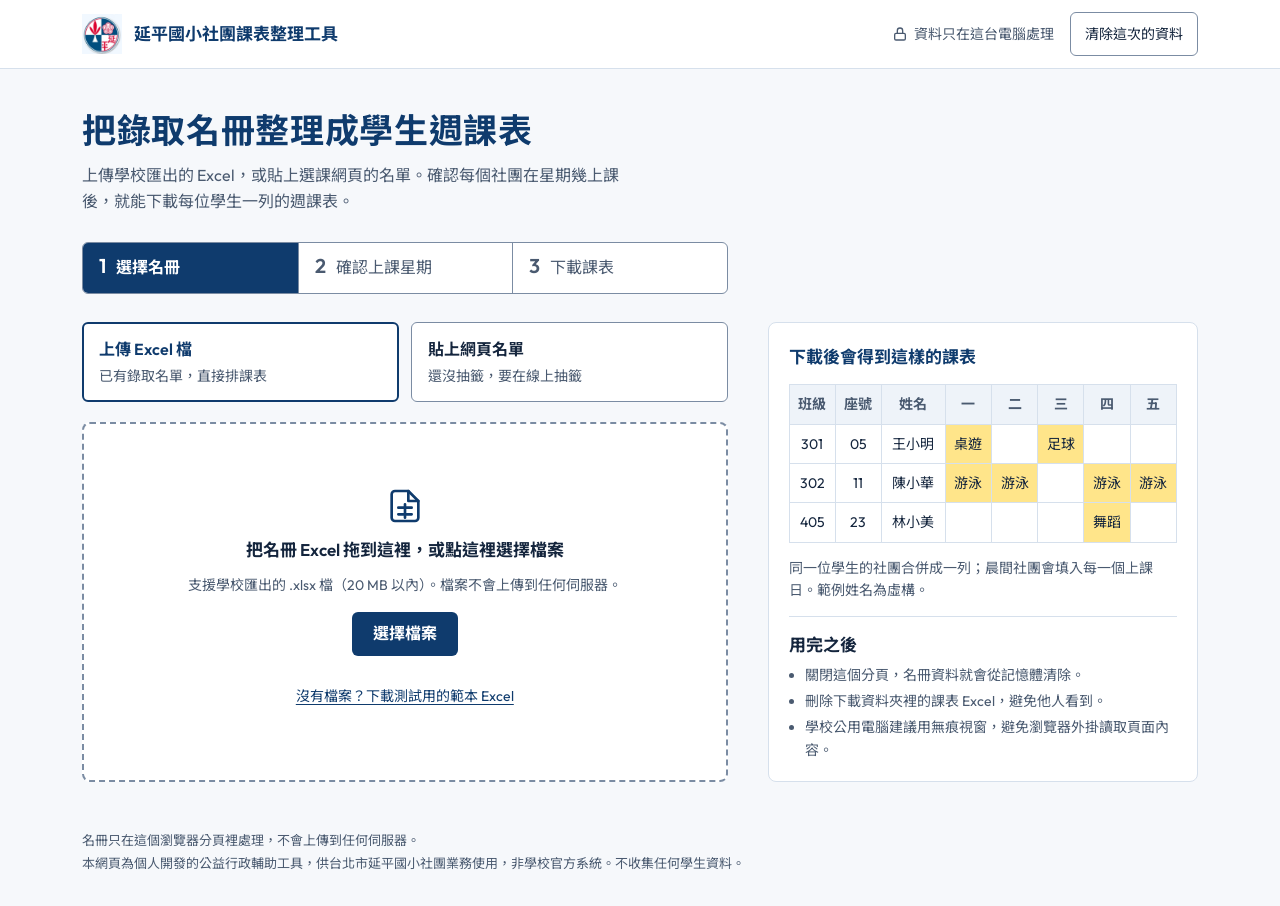
==== docs/index.html @ 4a804719 "fix: harden security, speed up first load, and fix paste guessing (v3.14) Security - Remove 'unsafe-" ====
<!DOCTYPE html>
<html lang="zh-TW">
<head>
    <meta charset="UTF-8">
    <meta name="viewport" content="width=device-width, initial-scale=1.0">
    <title>延平國小社團課表整理工具 - 網頁版</title>

    <!-- SEO 基礎 -->
    <meta name="description" content="延平國小社團課表整理工具 - 免安裝純前端網頁版，一鍵將錄取名冊轉換為個人週課表，支援線上隨機抽籤。100% 本機處理，保障學生個資安全。">
    <meta name="keywords" content="延平國小,社團課表,Excel轉換,抽籤工具,行政工具,課表整理">
    <meta name="author" content="延平國小社團課務行政">
    <link rel="canonical" href="https://rich0512.github.io/excel-web-tool/">

    <!-- Open Graph (Facebook / LINE 分享卡片) -->
    <meta property="og:type" content="website">
    <meta property="og:title" content="延平國小社團課表整理工具 - 網頁版">
    <meta property="og:description" content="免安裝、純前端。一鍵上傳錄取名冊 Excel 或貼上選課名單，自動整理個人週課表並支援隨機抽籤。100% 本機處理，保障學生個資安全。">
    <meta property="og:url" content="https://rich0512.github.io/excel-web-tool/">
    <meta property="og:image" content="https://rich0512.github.io/excel-web-tool/images/og-image.jpg">
    <meta property="og:image:width" content="1456">
    <meta property="og:image:height" content="816">
    <meta property="og:locale" content="zh_TW">
    <meta property="og:site_name" content="延平國小社團課表整理工具">

    <!-- Twitter Card -->
    <meta name="twitter:card" content="summary_large_image">
    <meta name="twitter:title" content="延平國小社團課表整理工具">
    <meta name="twitter:description" content="免安裝、100% 本機處理。上傳 Excel 或貼上名單，一鍵產出個人週課表。">
    <meta name="twitter:image" content="https://rich0512.github.io/excel-web-tool/images/og-image.jpg">

    <!-- 安全性：Content Security Policy
         - 全站無 inline script / style / 事件屬性，因此不需要 'unsafe-inline'
         - 不開放 'unsafe-eval'：ExcelJS 由 utils.js 的 loadExcelJS() 載入，載入前先宣告 regeneratorRuntime，
           它就不會退回 Function()（見該函式的註解）
         - GitHub Pages 無法設定 HTTP header，frame-ancestors 等指令只能靠 header，這裡無法使用 -->
    <meta http-equiv="Content-Security-Policy" content="default-src 'self'; script-src 'self'; style-src 'self'; img-src 'self' data: blob:; font-src 'self'; connect-src 'self'; worker-src 'self'; object-src 'none'; base-uri 'self'; form-action 'none'">

    <!-- 設置網站圖示，防止瀏覽器請求根目錄 favicon 產生 404 錯誤 -->
    <link rel="icon" href="images/logo.png" type="image/png">

    <!-- PWA 設定 -->
    <link rel="manifest" href="manifest.json">
    <meta name="theme-color" content="#0f3b6d">
    <meta name="mobile-web-app-capable" content="yes">
    <meta name="apple-mobile-web-app-status-bar-style" content="default">
    <meta name="apple-mobile-web-app-title" content="社團課表工具">
    <link rel="apple-touch-icon" href="images/logo-192.png">

    <!-- 預載入首頁核心字型 (提升首屏載入速度與渲染效能) -->
    <!-- 只預載介面用字（ui）；其餘常用字（ext）在畫面出現學生姓名等字時才由 unicode-range 觸發下載 -->
    <link rel="preload" href="fonts/NotoSansTC-Regular-ui.woff2" as="font" type="font/woff2" crossorigin>
    <link rel="preload" href="fonts/Outfit-SemiBold.woff2" as="font" type="font/woff2" crossorigin>

    <!-- 引入本地化字型 (已從 Google Fonts 下載至本機，不連接外部 CDN，保障隱私與離線使用) -->
    <link rel="stylesheet" href="fonts/fonts.css?v=3.14">
    <!-- ExcelJS（已本地化，約 0.9 MB）不在這裡載入：由 utils.js 的 loadExcelJS() 在頁面閒置或需要時才載入，
         避免它排在所有程式前面，讓按鈕要等它下載完才有反應 -->
    <!-- 引入外部樣式表 (使用版本參數防止瀏覽器快取舊樣式) -->
    <link rel="stylesheet" href="css/style.css?v=3.14">
</head>
<body>

    <!-- 頁首：校名與個資狀態 -->
    <header class="site-header" role="banner">
        <div class="site-header-inner">
            <div class="brand">
                <img src="images/logo.png" class="brand-logo" alt="延平國小校徽" width="40" height="40">
                <span class="brand-name">延平國小社團課表整理工具</span>
            </div>
            <div class="privacy-status">
                <span class="privacy-note">
                    <svg class="icon" viewBox="0 0 24 24" width="16" height="16" fill="none" stroke="currentColor" stroke-width="2" stroke-linecap="round" stroke-linejoin="round" aria-hidden="true"><rect x="4" y="11" width="16" height="10" rx="2"/><path d="M8 11V7a4 4 0 0 1 8 0v4"/></svg>
                    資料只在這台電腦處理
                </span>
                <button type="button" class="btn btn-outline btn-small" id="btn-hard-reset">清除這次的資料</button>
            </div>
        </div>
    </header>

    <main class="page" role="main">

        <div class="intro">
            <h1 class="page-title">把錄取名冊整理成學生週課表</h1>
            <p class="page-lead">上傳學校匯出的 Excel，或貼上選課網頁的名單。確認每個社團在星期幾上課後，就能下載每位學生一列的週課表。</p>
        </div>

        <ol class="stepper" aria-label="操作步驟">
            <li class="stepper-item" data-step="step-upload" aria-current="step"><span class="stepper-num">1</span>選擇名冊</li>
            <li class="stepper-item" data-step="step-mapping"><span class="stepper-num">2</span>確認上課星期</li>
            <li class="stepper-item" data-step="step-success"><span class="stepper-num">3</span>下載課表</li>
        </ol>

        <!-- 步驟一：資料輸入 -->
        <div class="step-panel active" id="step-upload">
            <div class="upload-layout">
                <div class="upload-main">
                    <div class="tab-container" role="tablist" aria-label="名冊來源">
                        <button type="button" class="tab-btn active" id="tab-btn-file" role="tab" aria-selected="true" aria-controls="tab-file-content">
                            <span class="tab-title">上傳 Excel 檔</span>
                            <span class="tab-desc">已有錄取名單，直接排課表</span>
                        </button>
                        <button type="button" class="tab-btn" id="tab-btn-paste" role="tab" aria-selected="false" aria-controls="tab-paste-content">
                            <span class="tab-title">貼上網頁名單 <span class="tab-count" id="paste-club-count" hidden></span></span>
                            <span class="tab-desc">還沒抽籤，要在線上抽籤</span>
                        </button>
                    </div>

                    <!-- 檔案上傳區 -->
                    <div id="tab-file-content" class="tab-content active" role="tabpanel" aria-labelledby="tab-btn-file">
                        <div class="upload-zone" id="drop-zone">
                            <svg class="upload-icon" viewBox="0 0 24 24" width="40" height="40" fill="none" stroke="currentColor" stroke-width="1.6" stroke-linecap="round" stroke-linejoin="round" aria-hidden="true"><path d="M14 3H6a2 2 0 0 0-2 2v14a2 2 0 0 0 2 2h12a2 2 0 0 0 2-2V9z"/><path d="M14 3v6h6"/><path d="M8 13h8M8 17h8M12 11v8"/></svg>
                            <div class="upload-text">把名冊 Excel 拖到這裡，或點這裡選擇檔案</div>
                            <div class="upload-hint">支援學校匯出的 .xlsx 檔（20 MB 以內）。檔案不會上傳到任何伺服器。</div>
                            <button type="button" class="btn btn-primary upload-btn" id="btn-pick-file">選擇檔案</button>
                            <p class="upload-status" id="upload-status" role="status"></p>
                            <input type="file" id="file-input" accept=".xlsx, .xls" aria-label="選擇錄取名冊 Excel 檔案">
                            <p class="template-link">
                                <a href="templates/115學期名冊_範本.xlsx" download>沒有檔案？下載測試用的範本 Excel</a>
                            </p>
                        </div>
                    </div>

                    <!-- 文字貼上區 -->
                    <div id="tab-paste-content" class="tab-content" role="tabpanel" aria-labelledby="tab-btn-paste">
                        <p class="tab-intro">每貼上一個社團的名單，就按一次「加入這個社團」。所有社團都加入後，再到下方一起抽籤並下載課表，這樣才能檢查跨社團的衝堂。</p>

                        <div class="paste-zone">
                            <div class="form-grid">
                                <div class="field field-wide">
                                    <label class="field-label" for="paste-club-name">社團名稱</label>
                                    <input type="text" id="paste-club-name" class="club-input" placeholder="例如：舞蹈社">
                                </div>
                                <div class="field">
                                    <label class="field-label" for="paste-day-select">上課星期</label>
                                    <select id="paste-day-select" class="config-select">
                                        <option value="週一">週一</option>
                                        <option value="週二">週二</option>
                                        <option value="週三">週三</option>
                                        <option value="週四">週四</option>
                                        <option value="週五">週五</option>
                                        <option value="週六">週六</option>
                                        <option value="週日">週日</option>
                                    </select>
                                </div>
                                <div class="field">
                                    <label class="field-label" for="paste-quota">正取人數</label>
                                    <input type="number" id="paste-quota" class="club-input" value="12" min="1" max="500" step="1" inputmode="numeric">
                                </div>
                                <div class="field field-wide">
                                    <span class="field-label" id="paste-grade-label">招收年級</span>
                                    <div class="grade-range">
                                        <select id="paste-grade-start" class="config-select" aria-label="起始年級">
                                            <option value="1" selected>1 年級</option>
                                            <option value="2">2 年級</option>
                                            <option value="3">3 年級</option>
                                            <option value="4">4 年級</option>
                                            <option value="5">5 年級</option>
                                            <option value="6">6 年級</option>
                                            <option value="新生">新生</option>
                                        </select>
                                        <span class="grade-range-sep" aria-hidden="true">至</span>
                                        <select id="paste-grade-end" class="config-select" aria-label="結束年級">
                                            <option value="1">1 年級</option>
                                            <option value="2" selected>2 年級</option>
                                            <option value="3">3 年級</option>
                                            <option value="4">4 年級</option>
                                            <option value="5">5 年級</option>
                                            <option value="6">6 年級</option>
                                            <option value="新生">新生</option>
                                        </select>
                                    </div>
                                </div>
                                <div class="field field-wide">
                                    <label class="field-label" for="paste-priority">抽籤優先順序</label>
                                    <select id="paste-priority" class="config-select">
                                        <option value="desc" selected>高年級優先</option>
                                        <option value="asc">低年級優先</option>
                                    </select>
                                    <p class="field-tip">沒有班級座號的新生一律排在最後。</p>
                                </div>
                                <div class="field field-full">
                                    <label class="field-label" for="paste-text-area">名單內容</label>
                                    <p class="field-tip">在選課網頁上選取整份名冊（包含欄位標題）後複製貼上。只要有班級、座號、姓名就能抽籤，不需要「抽籤順序」欄位。</p>
                                    <textarea id="paste-text-area" class="paste-textarea" placeholder="在這裡貼上（Ctrl + V），例如：&#10;班級  座號  姓名&#10;301   05    王小明&#10;302   11    陳小華"></textarea>
                                    <div id="paste-parse-preview" class="parse-preview" role="status"></div>
                                </div>
                            </div>

                            <button type="button" class="btn btn-secondary btn-block" id="btn-load-club">加入這個社團</button>
                        </div>

                        <!-- 已加入的社團列表 -->
                        <div id="loaded-clubs-section" class="loaded-clubs-section">
                            <div class="section-header">
                                <h2 class="section-title">已加入的社團</h2>
                                <button type="button" class="btn btn-outline btn-small" id="btn-clear-clubs">全部移除</button>
                            </div>
                            <div class="loaded-clubs-list" id="loaded-clubs-list">
                                <!-- 動態產生已加入社團 -->
                            </div>

                            <div class="form-grid paste-options">
                                <div class="field field-wide">
                                    <label class="field-label" for="paste-slot-mode-select">時段模式</label>
                                    <select id="paste-slot-mode-select" class="config-select">
                                        <option value="semester">一般學期（沒有 AB 時段）</option>
                                        <option value="vacation">寒暑假（有 AB 時段）</option>
                                    </select>
                                    <p class="field-tip">寒暑假模式會在課表的社團名稱後加上時段。</p>
                                </div>
                                <div class="field field-wide field-check">
                                    <label class="config-checkbox-container">
                                        <input type="checkbox" id="paste-include-freshmen" checked>
                                        <span class="checkbox-text">包含沒有班級座號的新生</span>
                                    </label>
                                </div>
                                <div class="field field-full">
                                    <label class="field-label" for="paste-excel-filename">下載的檔名（選填）</label>
                                    <input type="text" id="paste-excel-filename" class="club-input" placeholder="留空時使用「直接貼上名單彙整」">
                                </div>
                            </div>

                            <div class="warning-callout">
                                <svg class="icon" viewBox="0 0 24 24" width="20" height="20" fill="none" stroke="currentColor" stroke-width="2" stroke-linecap="round" stroke-linejoin="round" aria-hidden="true"><path d="M12 3l10 18H2z"/><path d="M12 10v5M12 18h.01"/></svg>
                                <div>按下載後，已加入的社團會一起抽籤並匯出，之後要重新貼上。請先確認<strong>所有要整理的社團都已加入</strong>，否則無法檢查跨社團的衝堂。</div>
                            </div>

                            <div id="paste-conflict-alert" class="warning-callout conflict-alert" role="alert"></div>

                            <button type="button" class="btn btn-primary btn-block btn-large" id="btn-process-paste">
                                抽籤並下載課表（共 <span id="total-pasted-students">0</span> 筆錄取資料）
                            </button>
                        </div>
                    </div>
                </div>

                <!-- 課表範例 (靜態示意，姓名為虛構) -->
                <aside class="sample-card" aria-labelledby="sample-title">
                    <h2 class="sample-title" id="sample-title">下載後會得到這樣的課表</h2>
                    <div class="sample-scroll">
                        <table class="sample-table">
                            <thead>
                                <tr><th scope="col">班級</th><th scope="col">座號</th><th scope="col">姓名</th><th scope="col">一</th><th scope="col">二</th><th scope="col">三</th><th scope="col">四</th><th scope="col">五</th></tr>
                            </thead>
                            <tbody>
                                <tr><td>301</td><td>05</td><td>王小明</td><td class="is-filled">桌遊</td><td></td><td class="is-filled">足球</td><td></td><td></td></tr>
                                <tr><td>302</td><td>11</td><td>陳小華</td><td class="is-filled">游泳</td><td class="is-filled">游泳</td><td></td><td class="is-filled">游泳</td><td class="is-filled">游泳</td></tr>
                                <tr><td>405</td><td>23</td><td>林小美</td><td></td><td></td><td></td><td class="is-filled">舞蹈</td><td></td></tr>
                            </tbody>
                        </table>
                    </div>
                    <p class="sample-note">同一位學生的社團合併成一列；晨間社團會填入每一個上課日。範例姓名為虛構。</p>

                    <div class="after-use">
                        <h3 class="after-use-title">用完之後</h3>
                        <ul class="after-use-list">
                            <li>關閉這個分頁，名冊資料就會從記憶體清除。</li>
                            <li>刪除下載資料夾裡的課表 Excel，避免他人看到。</li>
                            <li>學校公用電腦建議用無痕視窗，避免瀏覽器外掛讀取頁面內容。</li>
                        </ul>
                    </div>
                </aside>
            </div>
        </div>

        <!-- 步驟二：對照設定表 -->
        <div class="step-panel" id="step-mapping">
            <div class="mapping-container">
                <div class="mapping-header-row">
                    <div>
                        <h2 class="mapping-title">確認每個社團的上課星期</h2>
                        <p class="mapping-desc">社團名稱可以直接修改，修改後的名稱會出現在課表上。</p>
                    </div>
                    <div class="memory-hint">
                        <svg class="icon" viewBox="0 0 24 24" width="16" height="16" fill="none" stroke="currentColor" stroke-width="2.4" stroke-linecap="round" stroke-linejoin="round" aria-hidden="true"><path d="M5 12l5 5 9-10"/></svg>
                        已套用這台電腦上次的設定
                    </div>
                </div>

                <div class="config-section">
                    <div class="config-row">
                        <label class="field-label" for="mode-select">彙整模式</label>
                        <select id="mode-select" class="config-select">
                            <option value="single">單一清單（有「課程與學生清單」或「總表」工作表）</option>
                            <option value="multi">多工作表（沒有總表，每個社團一個工作表）</option>
                        </select>
                    </div>
                    <div class="config-row">
                        <label class="field-label" for="slot-mode-select">時段模式</label>
                        <select id="slot-mode-select" class="config-select">
                            <option value="semester">一般學期（沒有 AB 時段）</option>
                            <option value="vacation">寒暑假（有 AB 時段）</option>
                        </select>
                        <p class="field-tip">寒暑假模式會在課表的社團名稱後加上時段。</p>
                    </div>
                    <div class="config-row full-width">
                        <label class="config-checkbox-container">
                            <input type="checkbox" id="include-freshmen" checked>
                            <span class="checkbox-text">包含沒有班級座號的新生名單</span>
                        </label>
                    </div>
                </div>

                <div id="mapping-skip-alert" class="warning-callout skip-alert" role="status" hidden></div>

                <p class="mobile-table-hint">表格可以左右滑動，查看所有欄位。</p>
                <div class="table-responsive">
                    <table class="mapping-table">
                        <thead>
                            <tr>
                                <th class="col-slot" scope="col">時段</th>
                                <th class="col-name" scope="col">社團名稱（可修改）</th>
                                <th class="col-day" scope="col">上課星期</th>
                            </tr>
                        </thead>
                        <tbody id="mapping-table-body">
                            <!-- JS 動態產生對照行 -->
                        </tbody>
                    </table>
                </div>

                <div class="field filename-field">
                    <label class="field-label" for="excel-filename">下載的檔名（選填）</label>
                    <input type="text" id="excel-filename" class="club-input" placeholder="留空時使用原始檔名">
                </div>

                <div id="mapping-conflict-alert" class="warning-callout conflict-alert" role="alert"></div>

                <div class="btn-group">
                    <button type="button" class="btn btn-secondary" id="btn-back-to-upload">重新選擇檔案</button>
                    <button type="button" class="btn btn-primary btn-large" id="btn-process-mapping">開始轉換並下載課表</button>
                </div>
            </div>
        </div>

        <!-- 步驟三：轉檔成功 -->
        <div class="step-panel" id="step-success">
            <div class="success-panel">
                <svg class="success-icon" viewBox="0 0 48 48" width="56" height="56" fill="none" stroke="currentColor" stroke-width="3" stroke-linecap="round" stroke-linejoin="round" aria-hidden="true"><circle cx="24" cy="24" r="21"/><path d="M14 25l7 7 14-15"/></svg>
                <h2 class="success-title">課表已開始下載</h2>
                <p class="success-desc">
                    如果沒有看到下載，請檢查瀏覽器的下載提示或下載資料夾。<br>
                    用完請刪除下載資料夾裡的課表 Excel。
                </p>
                <button type="button" class="btn btn-primary" id="btn-restart">整理另一份名冊</button>
            </div>
        </div>

    </main>

    <!-- 頁尾宣告 -->
    <footer class="site-footer" role="contentinfo">
        <p>名冊只在這個瀏覽器分頁裡處理，不會上傳到任何伺服器。</p>
        <p class="footer-disclaimer">本網頁為個人開發的公益行政輔助工具，供台北市延平國小社團業務使用，非學校官方系統。不收集任何學生資料。</p>
    </footer>

    <!-- 引入外部邏輯程式碼 (使用版本參數防止瀏覽器快取舊程式碼；依相依順序載入) -->
    <script src="js/utils.js?v=3.14" defer></script>
    <script src="js/exporter.js?v=3.14" defer></script>
    <script src="js/parser.js?v=3.14" defer></script>
    <script src="js/processor.js?v=3.14" defer></script>
    <script src="js/mapping-ui.js?v=3.14" defer></script>
    <script src="js/app.js?v=3.14" defer></script>
    <!-- 註冊 Service Worker (離線快取) -->
    <script src="js/register-sw.js?v=3.14" defer></script>
</body>
</html>
---- docs/fonts/fonts.css ----
/* ============================================
 * 本地化 Google Fonts (@font-face 宣告)
 * 已從 Google Fonts 下載至本機，確保：
 * 1. 100% 離線可用
 * 2. 不向 Google 伺服器發送任何請求
 * 3. 保障使用者隱私
 * 4. 僅提供 WOFF2（所有支援 Service Worker 的瀏覽器皆支援）
 * 5. Noto Sans TC 每個字重拆成兩個裁切檔（見 tools/subset-fonts.py），以 unicode-range 分開載入：
 *    -ui：ASCII、Big5 符號、介面用字，首屏只下載這個檔
 *    -ext：其餘 Big5 常用字（例如學生姓名），畫面出現時才下載
 *    兩者都沒有的罕用字由系統字型自動補字
 * ============================================ */

/* --- Noto Sans TC (繁體中文字型) --- */
/* BEGIN Noto Sans TC：由 tools/subset-fonts.py 產生，請勿手動修改 */
@font-face {
    font-family: 'Noto Sans TC';
    font-style: normal;
    font-weight: 400;
    font-display: swap;
    src: url('NotoSansTC-Regular-ui.woff2') format('woff2');
    unicode-range: U+20-7E, U+A2-A3, U+A5, U+A7, U+B0-B1, U+B7, U+D7, U+F7, U+2C7, U+2C9-2CB, U+2D9, U+391-3A1, U+3A3-3A9, U+3B1-3C1, U+3C3-3C9, U+2013-2014, U+2018-2019, U+201C-201D, U+2022, U+2025-2026, U+2032, U+2035, U+203B, U+2103, U+2105, U+2109, U+2160-2169, U+2190-2193, U+2196-2199, U+221A, U+221E-2220, U+2223, U+2225, U+2229-222B, U+222E, U+2234-2235, U+223D, U+2260-2261, U+2266-2267, U+22A5, U+22BF, U+2500, U+2502, U+250C, U+2510, U+2514, U+2518, U+251C, U+2524, U+252C, U+2534, U+253C, U+2550, U+255E, U+2561, U+256A, U+256D-2574, U+2581-258F, U+2594-2595, U+25A0-25A1, U+25B2-25B3, U+25BC-25BD, U+25C6-25C7, U+25CB, U+25CE-25CF, U+25E2-25E5, U+2605-2606, U+2609, U+2640-2642, U+3001-3003, U+3008-3012, U+3014-3015, U+301D-301E, U+3021-3029, U+3105-3129, U+32A3, U+338E-338F, U+339C-339E, U+33A1, U+33C4, U+33CE, U+33D1-33D2, U+33D5, U+4E00, U+4E03, U+4E09-4E0B, U+4E0D, U+4E14, U+4E1F, U+4E26, U+4E2D, U+4E32, U+4E3B, U+4E45, U+4E4B, U+4E5D, U+4E5F, U+4E82, U+4E86, U+4E8B-4E8C, U+4E92, U+4E94, U+4E9B, U+4EAB, U+4EBA, U+4ECB, U+4ECD, U+4ED6, U+4EE3-4EE5, U+4EF6, U+4EFB, U+4EFD, U+4F2F-4F30, U+4F3A, U+4F46, U+4F4D-4F4F, U+4F54-4F55, U+4F5C, U+4F75, U+4F7F, U+4F86, U+4F8B, U+4F9B, U+4F9D, U+4FBF, U+4FDD, U+4FEE, U+500B, U+5011, U+5019, U+503C, U+5047, U+505C, U+5074-5075, U+507D, U+5099, U+50B3, U+50C5, U+50CF, U+512A, U+5132, U+5143, U+5148, U+514D, U+5152, U+5159, U+515B-515E, U+5161, U+5163, U+5165, U+5167-5169, U+516B-516D, U+5171, U+5176-5178, U+518A, U+518D, U+5192, U+51FA, U+51FD, U+5206-5207, U+5217, U+5224-5225, U+5229-522A, U+5230, U+5236, U+523B, U+5247, U+524D, U+525B, U+5269-526A, U+526F, U+5272, U+529F-52A0, U+52A9, U+52D5, U+52D9, U+52FE, U+5305, U+5316-5317, U+532F, U+5339, U+5340-5341, U+5344-5345, U+5347-5348, U+5361, U+5373, U+537B, U+539F, U+53BB, U+53C3, U+53C8, U+53CA, U+53CD, U+53D6-53D7, U+53E6, U+53EA-53EB, U+53EF-53F0, U+53F3, U+5404, U+5408, U+540C-540D, U+541E, U+5426, U+542B, U+543B, U+544A, U+5468, U+547C-547D, U+548C, U+54E1, U+54EA, U+552F, U+5538, U+555F, U+55AE, U+55CE, U+55E7, U+5617, U+5668, U+56DB, U+56DE, U+56E0, U+56FA, U+5708, U+570B, U+570D, U+5713, U+5716, U+5718, U+5728, U+5730, U+5740, U+574A, U+578B, U+57DF, U+57F7, U+57FA, U+5802, U+5831, U+584A, U+586B, U+5883, U+589E, U+58DE, U+5916, U+591A, U+5927, U+5929-592A, U+5931, U+593E, U+5957, U+597D, U+5982, U+59CB, U+59D3, U+5B57-5B58, U+5B78, U+5B83, U+5B88-5B89, U+5B8C, U+5B98, U+5B9A, U+5BA3, U+5BB6, U+5BB9, U+5BC6, U+5BCC, U+5BD2, U+5BE6-5BE7, U+5BE9, U+5BEB-5BEC, U+5C01, U+5C07-5C08, U+5C0B, U+5C0D-5C0F, U+5C11, U+5C31, U+5C3E, U+5C4F, U+5C64, U+5C6C, U+5D29, U+5DE5-5DE6, U+5DF1-5DF2, U+5E02, U+5E2B, U+5E36, U+5E38, U+5E55, U+5E73-5E74, U+5E7C, U+5E7E, U+5E8F, U+5E95, U+5EA6-5EA7, U+5EE2, U+5EF6, U+5EFA, U+5F0F, U+5F15, U+5F35, U+5F37, U+5F59, U+5F62, U+5F71, U+5F85, U+5F8B-5F8C, U+5F91, U+5F97, U+5F9E, U+5FB5, U+5FBD, U+5FC3, U+5FC5, U+5FD9, U+5FEB, U+5FFD, U+6027, U+606F, U+60C5, U+610F, U+614B, U+6167, U+616E, U+61B6, U+61C9, U+6210, U+6216, U+622A, U+6240, U+624B, U+624D, U+6253, U+627E, U+628A, U+6296, U+6298, U+62BD, U+62C6, U+62C9, U+62CB, U+62D6, U+62DB, U+62EC, U+62FF, U+6301, U+6307, U+6309, U+6349, U+6355, U+6383, U+6389, U+6392, U+639B, U+63A2, U+63A5, U+63A7-63A8, U+63CF-63D0, U+63D2, U+63DB, U+63F4, U+640D, U+64C7, U+64CA-64CB, U+64CD, U+64DA, U+64FE, U+6514, U+652F, U+6536, U+6539, U+653E-653F, U+6548, U+6557, U+6559, U+6574, U+6578, U+6587, U+6591, U+6599, U+65B0, U+65B7, U+65B9, U+65BC, U+65E5, U+660E, U+661F, U+662F, U+6642, U+6668, U+667A, U+6691, U+66AB, U+66F3-66F4, U+66FF-6700, U+6703, U+6709, U+670D, U+671F, U+672A, U+672C, U+675F, U+6790, U+6797, U+679C, U+67D0, U+67D3, U+67E5, U+6821, U+6838-6839, U+683C, U+6846, U+6848, U+684C, U+689D, U+68C4, U+68CB, U+68D2, U+696D, U+69CB, U+6A19, U+6A21, U+6A23, U+6A5F, U+6A94, U+6AA2, U+6B04, U+6B21, U+6B62-6B65, U+6B8A, U+6B98, U+6BB5, U+6BC0, U+6BCD, U+6BCF, U+6BD2, U+6BD4, U+6C11, U+6C42, U+6C70, U+6C7A, U+6C92, U+6CC1, U+6CD5, U+6CE1, U+6CF3, U+6D17, U+6D88, U+6DD8, U+6DE8, U+6DF1, U+6E05, U+6E2C, U+6E32, U+6E38, U+6E90, U+6E96, U+6ED1, U+6F14, U+6F5B, U+6F70, U+6FFE, U+700F, U+70BA, U+7121, U+7126, U+7136, U+7167, U+71DF, U+7247-7248, U+7269, U+7279, U+72C0, U+731C, U+7368, U+7372, U+7387, U+738B, U+73ED, U+73FE, U+7403, U+7406, U+74B0, U+74E9, U+751F, U+7522, U+7528, U+7531, U+7559, U+7565, U+756B, U+7570, U+7576, U+758A, U+75D5, U+767C-767D, U+7684, U+7686, U+76CA, U+76E3-76E4, U+76EE, U+76F4, U+76F8, U+770B, U+771F, U+773C, U+77E5, U+77ED, U+7834, U+786C, U+788C, U+78BA, U+78BC, U+790E, U+793A, U+793E, U+7981, U+79C1, U+79FB, U+7A0B, U+7A0D, U+7A2E, U+7A31, U+7A4D, U+7A7A, U+7A81, U+7A97, U+7ACB, U+7AD9, U+7AE0, U+7AE5, U+7AEF, U+7B1B, U+7B26, U+7B2C, U+7B46, U+7B49, U+7B97, U+7BA1, U+7BC0, U+7BC4, U+7BE9, U+7C3D, U+7C3F, U+7C4D, U+7C64, U+7CBE, U+7CCA, U+7CCE, U+7CDF, U+7CFB, U+7D04, U+7D0B, U+7D0D, U+7D14, U+7D1A, U+7D22, U+7D2F, U+7D44, U+7D50, U+7D55, U+7D71, U+7D81, U+7D93, U+7DAD, U+7DB2, U+7DB4, U+7DDA, U+7DE8, U+7E3D, U+7E6A, U+7E73, U+7E7C, U+7E8C, U+7F3A, U+7F6E, U+7F8E, U+7FA9, U+8001, U+8003, U+8005, U+800C, U+805A, U+807D, U+80FD, U+812B, U+8166, U+81EA, U+81F3-81F4, U+8207, U+820A, U+821E, U+822C, U+8272, U+82E5, U+82F1, U+83EF, U+8457, U+84CB, U+853D, U+85CD, U+85CF, U+85DD, U+8655, U+865B, U+865F, U+87A2, U+884C, U+885D, U+8868, U+88AB, U+88DD, U+88E1, U+88FD, U+8907, U+8981, U+8986, U+898B, U+898F, U+8996, U+89BA, U+89BD, U+89E3, U+89F8, U+8A02, U+8A08, U+8A0A, U+8A18, U+8A2D, U+8A3B, U+8A5E, U+8A62, U+8A66, U+8A71-8A72, U+8A8D, U+8AA4, U+8AAA, U+8AB2, U+8ABF, U+8ACB, U+8B49, U+8B58, U+8B66, U+8B70, U+8B77, U+8B80, U+8B8A, U+8B93, U+8CBB-8CBC, U+8CC7, U+8CE6, U+8D70, U+8D77, U+8D81, U+8D85, U+8DB3, U+8DD1, U+8DE8, U+8DEF, U+8DF3, U+8E48, U+8EAB, U+8F09, U+8F14, U+8F2F, U+8F38, U+8F49, U+8FA8, U+8FD4, U+9000, U+900F, U+9014, U+9017, U+9019-901A, U+901F-9020, U+9023, U+9031-9032, U+9047, U+904A, U+904E, U+9053, U+905E, U+9060, U+9069, U+906E, U+9072, U+9078, U+907F, U+9084, U+908F, U+90A3, U+90E8, U+90FD, U+914D, U+9192, U+91CD, U+91CF, U+91D1, U+9215, U+9304, U+932F, U+9375, U+9396, U+9577, U+9589, U+958B, U+9592-9593, U+95B1, U+95DC, U+9632, U+963F, U+9644, U+9650, U+9663-9664, U+9673, U+9676, U+968A, U+968E, U+9694, U+969C, U+96A8, U+96B1, U+96C6, U+96D6, U+96D9, U+96E2, U+96F6, U+96FB, U+9700, U+975C, U+975E, U+9760, U+9762, U+97FF, U+9801, U+9805-9806, U+9808, U+9810, U+982D, U+983B, U+984C-984D, U+985E, U+986F, U+9918, U+9996, U+99AC, U+9A5F, U+9AD4, U+9AD8, U+9B06, U+9ED8, U+9EDE, U+9F20, U+FE30-FE31, U+FE33-FE44, U+FE49-FE50, U+FE52, U+FE54-FE57, U+FE59-FE66, U+FE69-FE6B, U+FF01, U+FF03-FF06, U+FF08-FF3A, U+FF3C, U+FF3F, U+FF41-FF5D, U+FF64, U+FFE3;
}

@font-face {
    font-family: 'Noto Sans TC';
    font-style: normal;
    font-weight: 400;
    font-display: swap;
    src: url('NotoSansTC-Regular-ext.woff2') format('woff2');
    unicode-range: U+3000, U+3004-3007, U+3013, U+3016-301C, U+301F-3020, U+302A-30FF, U+4E01-4E02, U+4E04-4E08, U+4E0C, U+4E0E-4E13, U+4E15-4E1E, U+4E20-4E25, U+4E27-4E2C, U+4E2E-4E31, U+4E33-4E3A, U+4E3C-4E44, U+4E46-4E4A, U+4E4C-4E5C, U+4E5E, U+4E60-4E81, U+4E83-4E85, U+4E87-4E8A, U+4E8D-4E91, U+4E93, U+4E95-4E9A, U+4E9C-4EAA, U+4EAC-4EB9, U+4EBB-4ECA, U+4ECC, U+4ECE-4ED5, U+4ED7-4EE2, U+4EE6-4EF5, U+4EF7-4EFA, U+4EFC, U+4EFE-4F2E, U+4F31-4F39, U+4F3B-4F45, U+4F47-4F4C, U+4F50-4F53, U+4F56-4F5B, U+4F5D-4F74, U+4F76-4F7E, U+4F80-4F85, U+4F87-4F8A, U+4F8C-4F9A, U+4F9C, U+4F9E-4FBE, U+4FC0-4FDC, U+4FDE-4FED, U+4FEF-500A, U+500C-5010, U+5012-5018, U+501A-503B, U+503D-5046, U+5048-505B, U+505D-5073, U+5076-507C, U+507E-5098, U+509A-50B2, U+50B4-50C4, U+50C6-50CE, U+50D0-5129, U+512B-5131, U+5133-5142, U+5144-5147, U+5149-514C, U+514E-5151, U+5153-5158, U+515A, U+515F-5160, U+5162, U+5164, U+5166, U+516A, U+516E-5170, U+5172-5175, U+5179-5189, U+518B-518C, U+518E-5191, U+5193-51F9, U+51FB-51FC, U+51FE-5205, U+5208-5216, U+5218-5223, U+5226-5228, U+522B-522F, U+5231-5235, U+5237-523A, U+523C-5246, U+5248-524C, U+524E-525A, U+525C-5268, U+526B-526E, U+5270-5271, U+5273-529E, U+52A1-52A8, U+52AA-52D4, U+52D6-52D8, U+52DA-52FD, U+52FF-5304, U+5306-5315, U+5318-532E, U+5330-5338, U+533A-533F, U+5342-5343, U+5346, U+5349-5360, U+5362-5372, U+5374-537A, U+537C-539E, U+53A0-53BA, U+53BC-53C2, U+53C4-53C7, U+53C9, U+53CB-53CC, U+53CE-53D5, U+53D8-53E5, U+53E7-53E9, U+53EC-53EE, U+53F1-53F2, U+53F4-5403, U+5405-5407, U+5409-540B, U+540E-541D, U+541F-5425, U+5427-542A, U+542C-543A, U+543C-5449, U+544B-5467, U+5469-547B, U+547E-548B, U+548D-54E0, U+54E2-54E9, U+54EB-552E, U+5530-5537, U+5539-555E, U+5560-55AD, U+55AF-55CD, U+55CF-55E6, U+55E8-5616, U+5618-5667, U+5669-56DA, U+56DC-56DD, U+56DF, U+56E1-56F9, U+56FB-5707, U+5709-570A, U+570C, U+570E-5712, U+5714-5715, U+5717, U+5719-5727, U+5729-572F, U+5731-573F, U+5741-5749, U+574B-578A, U+578C-57DE, U+57E0-57F6, U+57F8-57F9, U+57FB-5801, U+5803-5830, U+5832-5849, U+584B-586A, U+586C-5882, U+5884-589D, U+589F-58DD, U+58DF-5915, U+5917-5919, U+591B-5926, U+5928, U+592B-5930, U+5932-593D, U+593F-5956, U+5958-597C, U+597E-5981, U+5983-59CA, U+59CC-59D2, U+59D4-5B56, U+5B59-5B77, U+5B79-5B82, U+5B84-5B87, U+5B8A-5B8B, U+5B8D-5B97, U+5B99, U+5B9B-5BA2, U+5BA4-5BB5, U+5BB7-5BB8, U+5BBA-5BC5, U+5BC7-5BCB, U+5BCD-5BD1, U+5BD3-5BE5, U+5BE8, U+5BEA, U+5BED-5C00, U+5C02-5C06, U+5C09-5C0A, U+5C0C, U+5C10, U+5C12-5C30, U+5C32-5C3D, U+5C3F-5C4E, U+5C50-5C63, U+5C65-5C6B, U+5C6D-5D28, U+5D2A-5DE4, U+5DE7-5DF0, U+5DF3-5E01, U+5E03-5E2A, U+5E2C-5E35, U+5E37, U+5E39-5E54, U+5E56-5E72, U+5E75-5E7B, U+5E7D, U+5E7F-5E8E, U+5E90-5E94, U+5E96-5EA5, U+5EA8-5EE1, U+5EE3-5EF5, U+5EF7-5EF9, U+5EFB-5F0E, U+5F10-5F14, U+5F16-5F34, U+5F36, U+5F38-5F58, U+5F5A-5F61, U+5F63-5F70, U+5F72-5F84, U+5F86-5F8A, U+5F8D-5F90, U+5F92-5F96, U+5F98-5F9D, U+5F9F-5FB4, U+5FB6-5FBC, U+5FBE-5FC2, U+5FC4, U+5FC6-5FD8, U+5FDA-5FEA, U+5FEC-5FFC, U+5FFE-6026, U+6028-606E, U+6070-60C4, U+60C6-610E, U+6110-614A, U+614C-6166, U+6168-616D, U+616F-61B5, U+61B7-61C8, U+61CA-620F, U+6211-6215, U+6217-6229, U+622B-623F, U+6241-624A, U+624C, U+624E-6252, U+6254-627D, U+627F-6289, U+628B-6295, U+6297, U+6299-62BC, U+62BE-62C5, U+62C7-62C8, U+62CA, U+62CC-62D5, U+62D7-62DA, U+62DC-62EB, U+62ED-62FE, U+6300, U+6302-6306, U+6308, U+630A-6348, U+634A-6354, U+6356-6382, U+6384-6388, U+638A-6391, U+6393-639A, U+639C-63A1, U+63A3-63A4, U+63A6, U+63A9-63CE, U+63D1, U+63D3-63DA, U+63DC-63F3, U+63F5-640C, U+640E-64C6, U+64C8-64C9, U+64CC, U+64CE-64D9, U+64DB-64FD, U+64FF-6513, U+6515-652E, U+6530-6535, U+6537-6538, U+653A-653D, U+6540-6547, U+6549-6556, U+6558, U+655A-6573, U+6575-6577, U+6579-6586, U+6588-6590, U+6592-6598, U+659A-65AF, U+65B1-65B6, U+65B8, U+65BA-65BB, U+65BD-65E4, U+65E6-660D, U+660F-661E, U+6620-662E, U+6630-6641, U+6643-6667, U+6669-6679, U+667B-6690, U+6692-66AA, U+66AC-66F2, U+66F5-66FE, U+6701-6702, U+6704-6708, U+670A-670C, U+670E-671E, U+6720-6729, U+672B, U+672D-675E, U+6760-678F, U+6791-6796, U+6798-679B, U+679D-67CF, U+67D1-67D2, U+67D4-67E4, U+67E6-6820, U+6822-6837, U+683A-683B, U+683D-6845, U+6847, U+6849-684B, U+684D-689C, U+689E-68C3, U+68C5-68CA, U+68CC-68D1, U+68D3-696C, U+696E-69CA, U+69CC-6A18, U+6A1A-6A20, U+6A22, U+6A24-6A5E, U+6A60-6A93, U+6A95-6AA1, U+6AA3-6B03, U+6B05-6B20, U+6B22-6B61, U+6B66-6B89, U+6B8B-6B97, U+6B99-6BB4, U+6BB6-6BBF, U+6BC1-6BCC, U+6BCE, U+6BD0-6BD1, U+6BD3, U+6BD5-6C10, U+6C12-6C41, U+6C43-6C6F, U+6C71-6C79, U+6C7B-6C91, U+6C93-6CC0, U+6CC2-6CD4, U+6CD6-6CE0, U+6CE2-6CF2, U+6CF4-6D16, U+6D18-6D87, U+6D89-6DD7, U+6DD9-6DE7, U+6DE9-6DF0, U+6DF2-6E04, U+6E06-6E2B, U+6E2D-6E31, U+6E33-6E37, U+6E39-6E8F, U+6E91-6E95, U+6E97-6ED0, U+6ED2-6F13, U+6F15-6F5A, U+6F5C-6F6F, U+6F71-6FFD, U+6FFF-700E, U+7010-70B9, U+70BB-7120, U+7122-7125, U+7127-7135, U+7137-7166, U+7168-71DE, U+71E0-7246, U+7249-7268, U+726A-7278, U+727A-72BF, U+72C1-731B, U+731D-7367, U+7369-7371, U+7373-7386, U+7388-738A, U+738C-73EC, U+73EE-73FD, U+73FF-7402, U+7404-7405, U+7407-74AF, U+74B1-74E8, U+74EA-751E, U+7520-7521, U+7523-7527, U+7529-7530, U+7532-7558, U+755A-7564, U+7566-756A, U+756C-756F, U+7571-7575, U+7577-7589, U+758B-75D4, U+75D6-767B, U+767E-7683, U+7685, U+7687-76C9, U+76CB-76E2, U+76E5-76ED, U+76EF-76F3, U+76F5-76F7, U+76F9-770A, U+770C-771E, U+7720-773B, U+773D-77E4, U+77E6-77EC, U+77EE-7833, U+7835-786B, U+786D-788B, U+788D-78B9, U+78BB, U+78BD-790D, U+790F-7939, U+793B-793D, U+793F-7980, U+7982-79C0, U+79C2-79FA, U+79FC-7A0A, U+7A0C, U+7A0E-7A2D, U+7A2F-7A30, U+7A32-7A4C, U+7A4E-7A79, U+7A7B-7A80, U+7A82-7A96, U+7A98-7ACA, U+7ACC-7AD8, U+7ADA-7ADF, U+7AE1-7AE4, U+7AE6-7AEE, U+7AF0-7B1A, U+7B1C-7B25, U+7B27-7B2B, U+7B2D-7B45, U+7B47-7B48, U+7B4A-7B96, U+7B98-7BA0, U+7BA2-7BBF, U+7BC1-7BC3, U+7BC5-7BE8, U+7BEA-7C3C, U+7C3E, U+7C40-7C4C, U+7C4E-7C63, U+7C65-7CBD, U+7CBF-7CC9, U+7CCB-7CCD, U+7CCF-7CDE, U+7CE0-7CFA, U+7CFC-7D03, U+7D05-7D0A, U+7D0C, U+7D0E-7D13, U+7D15-7D19, U+7D1B-7D21, U+7D23-7D2E, U+7D30-7D43, U+7D45-7D4F, U+7D51-7D54, U+7D56-7D70, U+7D72-7D80, U+7D82-7D92, U+7D94-7DAC, U+7DAE-7DB1, U+7DB3, U+7DB5-7DD9, U+7DDB-7DE7, U+7DE9-7E3C, U+7E3E-7E69, U+7E6B-7E72, U+7E74-7E7B, U+7E7D-7E8B, U+7E8D-7F39, U+7F3B-7F6D, U+7F6F-7F8D, U+7F8F-7FA8, U+7FAA-8000, U+8002, U+8004, U+8006-800B, U+800D-8059, U+805B-807C, U+807E-80FC, U+80FE-812A, U+812C-8165, U+8167-81E9, U+81EB-81F2, U+81F5-8206, U+8208-8209, U+820B-821D, U+821F-822B, U+822D-8271, U+8273-82E4, U+82E6-82F0, U+82F2-83EE, U+83F0-8456, U+8458-84CA, U+84CC-853C, U+853E-85CC, U+85CE, U+85D0-85DC, U+85DE-8654, U+8656-865A, U+865C-865E, U+8660-87A1, U+87A3-884B, U+884D-885C, U+885E-8867, U+8869-88AA, U+88AC-88DC, U+88DE-88E0, U+88E2-88FC, U+88FE-8906, U+8908-8980, U+8982-8985, U+8987-898A, U+898C-898E, U+8990-8995, U+8997-89B9, U+89BB-89BC, U+89BE-89E2, U+89E4-89F7, U+89F9-8A01, U+8A03-8A07, U+8A09, U+8A0B-8A17, U+8A19-8A2C, U+8A2E-8A3A, U+8A3C-8A5D, U+8A5F-8A61, U+8A63-8A65, U+8A67-8A70, U+8A73-8A8C, U+8A8E-8AA3, U+8AA5-8AA9, U+8AAB-8AB1, U+8AB3-8ABE, U+8AC0-8ACA, U+8ACC-8B48, U+8B4A-8B57, U+8B59-8B65, U+8B67-8B6F, U+8B71-8B76, U+8B78-8B7F, U+8B81-8B89, U+8B8B-8B92, U+8B94-8CBA, U+8CBD-8CC6, U+8CC8-8CE5, U+8CE7-8D6F, U+8D71-8D76, U+8D78-8D80, U+8D82-8D84, U+8D86-8DB2, U+8DB4-8DD0, U+8DD2-8DE7, U+8DE9-8DEE, U+8DF0-8DF2, U+8DF4-8E47, U+8E49-8EAA, U+8EAC-8F08, U+8F0A-8F13, U+8F15-8F2E, U+8F30-8F37, U+8F39-8F48, U+8F4A-8FA7, U+8FA9-8FD3, U+8FD5-8FFF, U+9001-900E, U+9010-9013, U+9015-9016, U+9018, U+901B-901E, U+9021-9022, U+9024-9030, U+9033-9046, U+9048-9049, U+904B-904D, U+904F-9052, U+9054-905D, U+905F, U+9061-9068, U+906A-906D, U+906F-9071, U+9073-9077, U+9079-907E, U+9080-9083, U+9085-908E, U+9090-90A2, U+90A4-90E7, U+90E9-90FC, U+90FE-914C, U+914E-9191, U+9193-91CC, U+91CE, U+91D0, U+91D2-9214, U+9216-9303, U+9305-932E, U+9330-9374, U+9376-9395, U+9397-9576, U+9578-9588, U+958A, U+958C-9591, U+9594-95B0, U+95B2-95DB, U+95DD-9631, U+9633-963E, U+9640-9643, U+9645-964F, U+9651-9662, U+9665-9672, U+9674-9675, U+9677-9689, U+968B-968D, U+968F-9693, U+9695-969B, U+969D-96A7, U+96A9-96B0, U+96B2-96C5, U+96C7-96D5, U+96D7-96D8, U+96DA-96E1, U+96E3-96F5, U+96F7-96FA, U+96FC-96FF, U+9701-975B, U+975D, U+975F, U+9761, U+9763-97FE, U+9800, U+9802-9804, U+9807, U+9809-980F, U+9811-982C, U+982E-983A, U+983C-984B, U+984E-985D, U+985F-986E, U+9870-9917, U+9919-9995, U+9997-99AB, U+99AD-9A5E, U+9A60-9AD3, U+9AD5-9AD7, U+9AD9-9B05, U+9B07-9ED7, U+9ED9-9EDD, U+9EDF-9F1F, U+9F21-9FFF;
}

@font-face {
    font-family: 'Noto Sans TC';
    font-style: normal;
    font-weight: 700;
    font-display: swap;
    src: url('NotoSansTC-Bold-ui.woff2') format('woff2');
    unicode-range: U+20-7E, U+A2-A3, U+A5, U+A7, U+B0-B1, U+B7, U+D7, U+F7, U+2C7, U+2C9-2CB, U+2D9, U+391-3A1, U+3A3-3A9, U+3B1-3C1, U+3C3-3C9, U+2013-2014, U+2018-2019, U+201C-201D, U+2022, U+2025-2026, U+2032, U+2035, U+203B, U+2103, U+2105, U+2109, U+2160-2169, U+2190-2193, U+2196-2199, U+221A, U+221E-2220, U+2223, U+2225, U+2229-222B, U+222E, U+2234-2235, U+223D, U+2260-2261, U+2266-2267, U+22A5, U+22BF, U+2500, U+2502, U+250C, U+2510, U+2514, U+2518, U+251C, U+2524, U+252C, U+2534, U+253C, U+2550, U+255E, U+2561, U+256A, U+256D-2574, U+2581-258F, U+2594-2595, U+25A0-25A1, U+25B2-25B3, U+25BC-25BD, U+25C6-25C7, U+25CB, U+25CE-25CF, U+25E2-25E5, U+2605-2606, U+2609, U+2640-2642, U+3001-3003, U+3008-3012, U+3014-3015, U+301D-301E, U+3021-3029, U+3105-3129, U+32A3, U+338E-338F, U+339C-339E, U+33A1, U+33C4, U+33CE, U+33D1-33D2, U+33D5, U+4E00, U+4E03, U+4E09-4E0B, U+4E0D, U+4E14, U+4E1F, U+4E26, U+4E2D, U+4E32, U+4E3B, U+4E45, U+4E4B, U+4E5D, U+4E5F, U+4E82, U+4E86, U+4E8B-4E8C, U+4E92, U+4E94, U+4E9B, U+4EAB, U+4EBA, U+4ECB, U+4ECD, U+4ED6, U+4EE3-4EE5, U+4EF6, U+4EFB, U+4EFD, U+4F2F-4F30, U+4F3A, U+4F46, U+4F4D-4F4F, U+4F54-4F55, U+4F5C, U+4F75, U+4F7F, U+4F86, U+4F8B, U+4F9B, U+4F9D, U+4FBF, U+4FDD, U+4FEE, U+500B, U+5011, U+5019, U+503C, U+5047, U+505C, U+5074-5075, U+507D, U+5099, U+50B3, U+50C5, U+50CF, U+512A, U+5132, U+5143, U+5148, U+514D, U+5152, U+5159, U+515B-515E, U+5161, U+5163, U+5165, U+5167-5169, U+516B-516D, U+5171, U+5176-5178, U+518A, U+518D, U+5192, U+51FA, U+51FD, U+5206-5207, U+5217, U+5224-5225, U+5229-522A, U+5230, U+5236, U+523B, U+5247, U+524D, U+525B, U+5269-526A, U+526F, U+5272, U+529F-52A0, U+52A9, U+52D5, U+52D9, U+52FE, U+5305, U+5316-5317, U+532F, U+5339, U+5340-5341, U+5344-5345, U+5347-5348, U+5361, U+5373, U+537B, U+539F, U+53BB, U+53C3, U+53C8, U+53CA, U+53CD, U+53D6-53D7, U+53E6, U+53EA-53EB, U+53EF-53F0, U+53F3, U+5404, U+5408, U+540C-540D, U+541E, U+5426, U+542B, U+543B, U+544A, U+5468, U+547C-547D, U+548C, U+54E1, U+54EA, U+552F, U+5538, U+555F, U+55AE, U+55CE, U+55E7, U+5617, U+5668, U+56DB, U+56DE, U+56E0, U+56FA, U+5708, U+570B, U+570D, U+5713, U+5716, U+5718, U+5728, U+5730, U+5740, U+574A, U+578B, U+57DF, U+57F7, U+57FA, U+5802, U+5831, U+584A, U+586B, U+5883, U+589E, U+58DE, U+5916, U+591A, U+5927, U+5929-592A, U+5931, U+593E, U+5957, U+597D, U+5982, U+59CB, U+59D3, U+5B57-5B58, U+5B78, U+5B83, U+5B88-5B89, U+5B8C, U+5B98, U+5B9A, U+5BA3, U+5BB6, U+5BB9, U+5BC6, U+5BCC, U+5BD2, U+5BE6-5BE7, U+5BE9, U+5BEB-5BEC, U+5C01, U+5C07-5C08, U+5C0B, U+5C0D-5C0F, U+5C11, U+5C31, U+5C3E, U+5C4F, U+5C64, U+5C6C, U+5D29, U+5DE5-5DE6, U+5DF1-5DF2, U+5E02, U+5E2B, U+5E36, U+5E38, U+5E55, U+5E73-5E74, U+5E7C, U+5E7E, U+5E8F, U+5E95, U+5EA6-5EA7, U+5EE2, U+5EF6, U+5EFA, U+5F0F, U+5F15, U+5F35, U+5F37, U+5F59, U+5F62, U+5F71, U+5F85, U+5F8B-5F8C, U+5F91, U+5F97, U+5F9E, U+5FB5, U+5FBD, U+5FC3, U+5FC5, U+5FD9, U+5FEB, U+5FFD, U+6027, U+606F, U+60C5, U+610F, U+614B, U+6167, U+616E, U+61B6, U+61C9, U+6210, U+6216, U+622A, U+6240, U+624B, U+624D, U+6253, U+627E, U+628A, U+6296, U+6298, U+62BD, U+62C6, U+62C9, U+62CB, U+62D6, U+62DB, U+62EC, U+62FF, U+6301, U+6307, U+6309, U+6349, U+6355, U+6383, U+6389, U+6392, U+639B, U+63A2, U+63A5, U+63A7-63A8, U+63CF-63D0, U+63D2, U+63DB, U+63F4, U+640D, U+64C7, U+64CA-64CB, U+64CD, U+64DA, U+64FE, U+6514, U+652F, U+6536, U+6539, U+653E-653F, U+6548, U+6557, U+6559, U+6574, U+6578, U+6587, U+6591, U+6599, U+65B0, U+65B7, U+65B9, U+65BC, U+65E5, U+660E, U+661F, U+662F, U+6642, U+6668, U+667A, U+6691, U+66AB, U+66F3-66F4, U+66FF-6700, U+6703, U+6709, U+670D, U+671F, U+672A, U+672C, U+675F, U+6790, U+6797, U+679C, U+67D0, U+67D3, U+67E5, U+6821, U+6838-6839, U+683C, U+6846, U+6848, U+684C, U+689D, U+68C4, U+68CB, U+68D2, U+696D, U+69CB, U+6A19, U+6A21, U+6A23, U+6A5F, U+6A94, U+6AA2, U+6B04, U+6B21, U+6B62-6B65, U+6B8A, U+6B98, U+6BB5, U+6BC0, U+6BCD, U+6BCF, U+6BD2, U+6BD4, U+6C11, U+6C42, U+6C70, U+6C7A, U+6C92, U+6CC1, U+6CD5, U+6CE1, U+6CF3, U+6D17, U+6D88, U+6DD8, U+6DE8, U+6DF1, U+6E05, U+6E2C, U+6E32, U+6E38, U+6E90, U+6E96, U+6ED1, U+6F14, U+6F5B, U+6F70, U+6FFE, U+700F, U+70BA, U+7121, U+7126, U+7136, U+7167, U+71DF, U+7247-7248, U+7269, U+7279, U+72C0, U+731C, U+7368, U+7372, U+7387, U+738B, U+73ED, U+73FE, U+7403, U+7406, U+74B0, U+74E9, U+751F, U+7522, U+7528, U+7531, U+7559, U+7565, U+756B, U+7570, U+7576, U+758A, U+75D5, U+767C-767D, U+7684, U+7686, U+76CA, U+76E3-76E4, U+76EE, U+76F4, U+76F8, U+770B, U+771F, U+773C, U+77E5, U+77ED, U+7834, U+786C, U+788C, U+78BA, U+78BC, U+790E, U+793A, U+793E, U+7981, U+79C1, U+79FB, U+7A0B, U+7A0D, U+7A2E, U+7A31, U+7A4D, U+7A7A, U+7A81, U+7A97, U+7ACB, U+7AD9, U+7AE0, U+7AE5, U+7AEF, U+7B1B, U+7B26, U+7B2C, U+7B46, U+7B49, U+7B97, U+7BA1, U+7BC0, U+7BC4, U+7BE9, U+7C3D, U+7C3F, U+7C4D, U+7C64, U+7CBE, U+7CCA, U+7CCE, U+7CDF, U+7CFB, U+7D04, U+7D0B, U+7D0D, U+7D14, U+7D1A, U+7D22, U+7D2F, U+7D44, U+7D50, U+7D55, U+7D71, U+7D81, U+7D93, U+7DAD, U+7DB2, U+7DB4, U+7DDA, U+7DE8, U+7E3D, U+7E6A, U+7E73, U+7E7C, U+7E8C, U+7F3A, U+7F6E, U+7F8E, U+7FA9, U+8001, U+8003, U+8005, U+800C, U+805A, U+807D, U+80FD, U+812B, U+8166, U+81EA, U+81F3-81F4, U+8207, U+820A, U+821E, U+822C, U+8272, U+82E5, U+82F1, U+83EF, U+8457, U+84CB, U+853D, U+85CD, U+85CF, U+85DD, U+8655, U+865B, U+865F, U+87A2, U+884C, U+885D, U+8868, U+88AB, U+88DD, U+88E1, U+88FD, U+8907, U+8981, U+8986, U+898B, U+898F, U+8996, U+89BA, U+89BD, U+89E3, U+89F8, U+8A02, U+8A08, U+8A0A, U+8A18, U+8A2D, U+8A3B, U+8A5E, U+8A62, U+8A66, U+8A71-8A72, U+8A8D, U+8AA4, U+8AAA, U+8AB2, U+8ABF, U+8ACB, U+8B49, U+8B58, U+8B66, U+8B70, U+8B77, U+8B80, U+8B8A, U+8B93, U+8CBB-8CBC, U+8CC7, U+8CE6, U+8D70, U+8D77, U+8D81, U+8D85, U+8DB3, U+8DD1, U+8DE8, U+8DEF, U+8DF3, U+8E48, U+8EAB, U+8F09, U+8F14, U+8F2F, U+8F38, U+8F49, U+8FA8, U+8FD4, U+9000, U+900F, U+9014, U+9017, U+9019-901A, U+901F-9020, U+9023, U+9031-9032, U+9047, U+904A, U+904E, U+9053, U+905E, U+9060, U+9069, U+906E, U+9072, U+9078, U+907F, U+9084, U+908F, U+90A3, U+90E8, U+90FD, U+914D, U+9192, U+91CD, U+91CF, U+91D1, U+9215, U+9304, U+932F, U+9375, U+9396, U+9577, U+9589, U+958B, U+9592-9593, U+95B1, U+95DC, U+9632, U+963F, U+9644, U+9650, U+9663-9664, U+9673, U+9676, U+968A, U+968E, U+9694, U+969C, U+96A8, U+96B1, U+96C6, U+96D6, U+96D9, U+96E2, U+96F6, U+96FB, U+9700, U+975C, U+975E, U+9760, U+9762, U+97FF, U+9801, U+9805-9806, U+9808, U+9810, U+982D, U+983B, U+984C-984D, U+985E, U+986F, U+9918, U+9996, U+99AC, U+9A5F, U+9AD4, U+9AD8, U+9B06, U+9ED8, U+9EDE, U+9F20, U+FE30-FE31, U+FE33-FE44, U+FE49-FE50, U+FE52, U+FE54-FE57, U+FE59-FE66, U+FE69-FE6B, U+FF01, U+FF03-FF06, U+FF08-FF3A, U+FF3C, U+FF3F, U+FF41-FF5D, U+FF64, U+FFE3;
}

@font-face {
    font-family: 'Noto Sans TC';
    font-style: normal;
    font-weight: 700;
    font-display: swap;
    src: url('NotoSansTC-Bold-ext.woff2') format('woff2');
    unicode-range: U+3000, U+3004-3007, U+3013, U+3016-301C, U+301F-3020, U+302A-30FF, U+4E01-4E02, U+4E04-4E08, U+4E0C, U+4E0E-4E13, U+4E15-4E1E, U+4E20-4E25, U+4E27-4E2C, U+4E2E-4E31, U+4E33-4E3A, U+4E3C-4E44, U+4E46-4E4A, U+4E4C-4E5C, U+4E5E, U+4E60-4E81, U+4E83-4E85, U+4E87-4E8A, U+4E8D-4E91, U+4E93, U+4E95-4E9A, U+4E9C-4EAA, U+4EAC-4EB9, U+4EBB-4ECA, U+4ECC, U+4ECE-4ED5, U+4ED7-4EE2, U+4EE6-4EF5, U+4EF7-4EFA, U+4EFC, U+4EFE-4F2E, U+4F31-4F39, U+4F3B-4F45, U+4F47-4F4C, U+4F50-4F53, U+4F56-4F5B, U+4F5D-4F74, U+4F76-4F7E, U+4F80-4F85, U+4F87-4F8A, U+4F8C-4F9A, U+4F9C, U+4F9E-4FBE, U+4FC0-4FDC, U+4FDE-4FED, U+4FEF-500A, U+500C-5010, U+5012-5018, U+501A-503B, U+503D-5046, U+5048-505B, U+505D-5073, U+5076-507C, U+507E-5098, U+509A-50B2, U+50B4-50C4, U+50C6-50CE, U+50D0-5129, U+512B-5131, U+5133-5142, U+5144-5147, U+5149-514C, U+514E-5151, U+5153-5158, U+515A, U+515F-5160, U+5162, U+5164, U+5166, U+516A, U+516E-5170, U+5172-5175, U+5179-5189, U+518B-518C, U+518E-5191, U+5193-51F9, U+51FB-51FC, U+51FE-5205, U+5208-5216, U+5218-5223, U+5226-5228, U+522B-522F, U+5231-5235, U+5237-523A, U+523C-5246, U+5248-524C, U+524E-525A, U+525C-5268, U+526B-526E, U+5270-5271, U+5273-529E, U+52A1-52A8, U+52AA-52D4, U+52D6-52D8, U+52DA-52FD, U+52FF-5304, U+5306-5315, U+5318-532E, U+5330-5338, U+533A-533F, U+5342-5343, U+5346, U+5349-5360, U+5362-5372, U+5374-537A, U+537C-539E, U+53A0-53BA, U+53BC-53C2, U+53C4-53C7, U+53C9, U+53CB-53CC, U+53CE-53D5, U+53D8-53E5, U+53E7-53E9, U+53EC-53EE, U+53F1-53F2, U+53F4-5403, U+5405-5407, U+5409-540B, U+540E-541D, U+541F-5425, U+5427-542A, U+542C-543A, U+543C-5449, U+544B-5467, U+5469-547B, U+547E-548B, U+548D-54E0, U+54E2-54E9, U+54EB-552E, U+5530-5537, U+5539-555E, U+5560-55AD, U+55AF-55CD, U+55CF-55E6, U+55E8-5616, U+5618-5667, U+5669-56DA, U+56DC-56DD, U+56DF, U+56E1-56F9, U+56FB-5707, U+5709-570A, U+570C, U+570E-5712, U+5714-5715, U+5717, U+5719-5727, U+5729-572F, U+5731-573F, U+5741-5749, U+574B-578A, U+578C-57DE, U+57E0-57F6, U+57F8-57F9, U+57FB-5801, U+5803-5830, U+5832-5849, U+584B-586A, U+586C-5882, U+5884-589D, U+589F-58DD, U+58DF-5915, U+5917-5919, U+591B-5926, U+5928, U+592B-5930, U+5932-593D, U+593F-5956, U+5958-597C, U+597E-5981, U+5983-59CA, U+59CC-59D2, U+59D4-5B56, U+5B59-5B77, U+5B79-5B82, U+5B84-5B87, U+5B8A-5B8B, U+5B8D-5B97, U+5B99, U+5B9B-5BA2, U+5BA4-5BB5, U+5BB7-5BB8, U+5BBA-5BC5, U+5BC7-5BCB, U+5BCD-5BD1, U+5BD3-5BE5, U+5BE8, U+5BEA, U+5BED-5C00, U+5C02-5C06, U+5C09-5C0A, U+5C0C, U+5C10, U+5C12-5C30, U+5C32-5C3D, U+5C3F-5C4E, U+5C50-5C63, U+5C65-5C6B, U+5C6D-5D28, U+5D2A-5DE4, U+5DE7-5DF0, U+5DF3-5E01, U+5E03-5E2A, U+5E2C-5E35, U+5E37, U+5E39-5E54, U+5E56-5E72, U+5E75-5E7B, U+5E7D, U+5E7F-5E8E, U+5E90-5E94, U+5E96-5EA5, U+5EA8-5EE1, U+5EE3-5EF5, U+5EF7-5EF9, U+5EFB-5F0E, U+5F10-5F14, U+5F16-5F34, U+5F36, U+5F38-5F58, U+5F5A-5F61, U+5F63-5F70, U+5F72-5F84, U+5F86-5F8A, U+5F8D-5F90, U+5F92-5F96, U+5F98-5F9D, U+5F9F-5FB4, U+5FB6-5FBC, U+5FBE-5FC2, U+5FC4, U+5FC6-5FD8, U+5FDA-5FEA, U+5FEC-5FFC, U+5FFE-6026, U+6028-606E, U+6070-60C4, U+60C6-610E, U+6110-614A, U+614C-6166, U+6168-616D, U+616F-61B5, U+61B7-61C8, U+61CA-620F, U+6211-6215, U+6217-6229, U+622B-623F, U+6241-624A, U+624C, U+624E-6252, U+6254-627D, U+627F-6289, U+628B-6295, U+6297, U+6299-62BC, U+62BE-62C5, U+62C7-62C8, U+62CA, U+62CC-62D5, U+62D7-62DA, U+62DC-62EB, U+62ED-62FE, U+6300, U+6302-6306, U+6308, U+630A-6348, U+634A-6354, U+6356-6382, U+6384-6388, U+638A-6391, U+6393-639A, U+639C-63A1, U+63A3-63A4, U+63A6, U+63A9-63CE, U+63D1, U+63D3-63DA, U+63DC-63F3, U+63F5-640C, U+640E-64C6, U+64C8-64C9, U+64CC, U+64CE-64D9, U+64DB-64FD, U+64FF-6513, U+6515-652E, U+6530-6535, U+6537-6538, U+653A-653D, U+6540-6547, U+6549-6556, U+6558, U+655A-6573, U+6575-6577, U+6579-6586, U+6588-6590, U+6592-6598, U+659A-65AF, U+65B1-65B6, U+65B8, U+65BA-65BB, U+65BD-65E4, U+65E6-660D, U+660F-661E, U+6620-662E, U+6630-6641, U+6643-6667, U+6669-6679, U+667B-6690, U+6692-66AA, U+66AC-66F2, U+66F5-66FE, U+6701-6702, U+6704-6708, U+670A-670C, U+670E-671E, U+6720-6729, U+672B, U+672D-675E, U+6760-678F, U+6791-6796, U+6798-679B, U+679D-67CF, U+67D1-67D2, U+67D4-67E4, U+67E6-6820, U+6822-6837, U+683A-683B, U+683D-6845, U+6847, U+6849-684B, U+684D-689C, U+689E-68C3, U+68C5-68CA, U+68CC-68D1, U+68D3-696C, U+696E-69CA, U+69CC-6A18, U+6A1A-6A20, U+6A22, U+6A24-6A5E, U+6A60-6A93, U+6A95-6AA1, U+6AA3-6B03, U+6B05-6B20, U+6B22-6B61, U+6B66-6B89, U+6B8B-6B97, U+6B99-6BB4, U+6BB6-6BBF, U+6BC1-6BCC, U+6BCE, U+6BD0-6BD1, U+6BD3, U+6BD5-6C10, U+6C12-6C41, U+6C43-6C6F, U+6C71-6C79, U+6C7B-6C91, U+6C93-6CC0, U+6CC2-6CD4, U+6CD6-6CE0, U+6CE2-6CF2, U+6CF4-6D16, U+6D18-6D87, U+6D89-6DD7, U+6DD9-6DE7, U+6DE9-6DF0, U+6DF2-6E04, U+6E06-6E2B, U+6E2D-6E31, U+6E33-6E37, U+6E39-6E8F, U+6E91-6E95, U+6E97-6ED0, U+6ED2-6F13, U+6F15-6F5A, U+6F5C-6F6F, U+6F71-6FFD, U+6FFF-700E, U+7010-70B9, U+70BB-7120, U+7122-7125, U+7127-7135, U+7137-7166, U+7168-71DE, U+71E0-7246, U+7249-7268, U+726A-7278, U+727A-72BF, U+72C1-731B, U+731D-7367, U+7369-7371, U+7373-7386, U+7388-738A, U+738C-73EC, U+73EE-73FD, U+73FF-7402, U+7404-7405, U+7407-74AF, U+74B1-74E8, U+74EA-751E, U+7520-7521, U+7523-7527, U+7529-7530, U+7532-7558, U+755A-7564, U+7566-756A, U+756C-756F, U+7571-7575, U+7577-7589, U+758B-75D4, U+75D6-767B, U+767E-7683, U+7685, U+7687-76C9, U+76CB-76E2, U+76E5-76ED, U+76EF-76F3, U+76F5-76F7, U+76F9-770A, U+770C-771E, U+7720-773B, U+773D-77E4, U+77E6-77EC, U+77EE-7833, U+7835-786B, U+786D-788B, U+788D-78B9, U+78BB, U+78BD-790D, U+790F-7939, U+793B-793D, U+793F-7980, U+7982-79C0, U+79C2-79FA, U+79FC-7A0A, U+7A0C, U+7A0E-7A2D, U+7A2F-7A30, U+7A32-7A4C, U+7A4E-7A79, U+7A7B-7A80, U+7A82-7A96, U+7A98-7ACA, U+7ACC-7AD8, U+7ADA-7ADF, U+7AE1-7AE4, U+7AE6-7AEE, U+7AF0-7B1A, U+7B1C-7B25, U+7B27-7B2B, U+7B2D-7B45, U+7B47-7B48, U+7B4A-7B96, U+7B98-7BA0, U+7BA2-7BBF, U+7BC1-7BC3, U+7BC5-7BE8, U+7BEA-7C3C, U+7C3E, U+7C40-7C4C, U+7C4E-7C63, U+7C65-7CBD, U+7CBF-7CC9, U+7CCB-7CCD, U+7CCF-7CDE, U+7CE0-7CFA, U+7CFC-7D03, U+7D05-7D0A, U+7D0C, U+7D0E-7D13, U+7D15-7D19, U+7D1B-7D21, U+7D23-7D2E, U+7D30-7D43, U+7D45-7D4F, U+7D51-7D54, U+7D56-7D70, U+7D72-7D80, U+7D82-7D92, U+7D94-7DAC, U+7DAE-7DB1, U+7DB3, U+7DB5-7DD9, U+7DDB-7DE7, U+7DE9-7E3C, U+7E3E-7E69, U+7E6B-7E72, U+7E74-7E7B, U+7E7D-7E8B, U+7E8D-7F39, U+7F3B-7F6D, U+7F6F-7F8D, U+7F8F-7FA8, U+7FAA-8000, U+8002, U+8004, U+8006-800B, U+800D-8059, U+805B-807C, U+807E-80FC, U+80FE-812A, U+812C-8165, U+8167-81E9, U+81EB-81F2, U+81F5-8206, U+8208-8209, U+820B-821D, U+821F-822B, U+822D-8271, U+8273-82E4, U+82E6-82F0, U+82F2-83EE, U+83F0-8456, U+8458-84CA, U+84CC-853C, U+853E-85CC, U+85CE, U+85D0-85DC, U+85DE-8654, U+8656-865A, U+865C-865E, U+8660-87A1, U+87A3-884B, U+884D-885C, U+885E-8867, U+8869-88AA, U+88AC-88DC, U+88DE-88E0, U+88E2-88FC, U+88FE-8906, U+8908-8980, U+8982-8985, U+8987-898A, U+898C-898E, U+8990-8995, U+8997-89B9, U+89BB-89BC, U+89BE-89E2, U+89E4-89F7, U+89F9-8A01, U+8A03-8A07, U+8A09, U+8A0B-8A17, U+8A19-8A2C, U+8A2E-8A3A, U+8A3C-8A5D, U+8A5F-8A61, U+8A63-8A65, U+8A67-8A70, U+8A73-8A8C, U+8A8E-8AA3, U+8AA5-8AA9, U+8AAB-8AB1, U+8AB3-8ABE, U+8AC0-8ACA, U+8ACC-8B48, U+8B4A-8B57, U+8B59-8B65, U+8B67-8B6F, U+8B71-8B76, U+8B78-8B7F, U+8B81-8B89, U+8B8B-8B92, U+8B94-8CBA, U+8CBD-8CC6, U+8CC8-8CE5, U+8CE7-8D6F, U+8D71-8D76, U+8D78-8D80, U+8D82-8D84, U+8D86-8DB2, U+8DB4-8DD0, U+8DD2-8DE7, U+8DE9-8DEE, U+8DF0-8DF2, U+8DF4-8E47, U+8E49-8EAA, U+8EAC-8F08, U+8F0A-8F13, U+8F15-8F2E, U+8F30-8F37, U+8F39-8F48, U+8F4A-8FA7, U+8FA9-8FD3, U+8FD5-8FFF, U+9001-900E, U+9010-9013, U+9015-9016, U+9018, U+901B-901E, U+9021-9022, U+9024-9030, U+9033-9046, U+9048-9049, U+904B-904D, U+904F-9052, U+9054-905D, U+905F, U+9061-9068, U+906A-906D, U+906F-9071, U+9073-9077, U+9079-907E, U+9080-9083, U+9085-908E, U+9090-90A2, U+90A4-90E7, U+90E9-90FC, U+90FE-914C, U+914E-9191, U+9193-91CC, U+91CE, U+91D0, U+91D2-9214, U+9216-9303, U+9305-932E, U+9330-9374, U+9376-9395, U+9397-9576, U+9578-9588, U+958A, U+958C-9591, U+9594-95B0, U+95B2-95DB, U+95DD-9631, U+9633-963E, U+9640-9643, U+9645-964F, U+9651-9662, U+9665-9672, U+9674-9675, U+9677-9689, U+968B-968D, U+968F-9693, U+9695-969B, U+969D-96A7, U+96A9-96B0, U+96B2-96C5, U+96C7-96D5, U+96D7-96D8, U+96DA-96E1, U+96E3-96F5, U+96F7-96FA, U+96FC-96FF, U+9701-975B, U+975D, U+975F, U+9761, U+9763-97FE, U+9800, U+9802-9804, U+9807, U+9809-980F, U+9811-982C, U+982E-983A, U+983C-984B, U+984E-985D, U+985F-986E, U+9870-9917, U+9919-9995, U+9997-99AB, U+99AD-9A5E, U+9A60-9AD3, U+9AD5-9AD7, U+9AD9-9B05, U+9B07-9ED7, U+9ED9-9EDD, U+9EDF-9F1F, U+9F21-9FFF;
}
/* END Noto Sans TC */

/* --- Outfit (英文標題字型) --- */
@font-face {
    font-family: 'Outfit';
    font-style: normal;
    font-weight: 400;
    font-display: swap;
    src: url('Outfit-Regular.woff2') format('woff2');
}

@font-face {
    font-family: 'Outfit';
    font-style: normal;
    font-weight: 600;
    font-display: swap;
    src: url('Outfit-SemiBold.woff2') format('woff2');
}
---- docs/css/style.css ----
/* ===================================================
 * 延平國小社團課表整理工具：課表格線
 * 設計規範見 repo 根目錄 DESIGN.md；token 修改時兩邊同步
 * =================================================== */

:root {
    --primary: #0f3b6d;
    --primary-hover: #1b4f8f;
    --primary-tint: #eef3f9;
    --ink: #14253d;
    --ink-muted: #4a5a70;
    --bg: #f6f8fb;
    --surface: #ffffff;
    --on-primary: #ffffff;
    --line: #d6e0ec;
    --control: #7b8ca3;
    --mark: #ffe58a;

    --warning-text: #6b3d00;
    --warning-bg: #fff6e5;
    --warning-line: #e0a43a;
    --danger-text: #9b2c2c;
    --danger-bg: #fdf2f2;
    --danger-line: #e3a8a8;
    --success-text: #1f6b45;
    --success-bg: #eef8f1;
    --success-line: #9fd3b2;

    --radius-control: 6px;
    --radius-panel: 8px;
    --font: 'Outfit', 'Noto Sans TC', sans-serif;
}

*,
*::before,
*::after {
    box-sizing: border-box;
    margin: 0;
    padding: 0;
}

body {
    font-family: var(--font);
    font-size: 16px;
    line-height: 1.6;
    color: var(--ink);
    background: var(--bg);
    min-height: 100vh;
    display: flex;
    flex-direction: column;
}

a {
    color: var(--primary);
    text-underline-offset: 3px;
}

a:hover {
    color: var(--primary-hover);
}

strong {
    font-weight: 700;
}

.icon {
    flex: 0 0 auto;
    vertical-align: -3px;
}

/* ---------- 頁首 ---------- */

.site-header {
    background: var(--surface);
    border-bottom: 1px solid var(--line);
}

.site-header-inner {
    max-width: 1180px;
    margin: 0 auto;
    padding: 12px 32px;
    display: flex;
    flex-wrap: wrap;
    align-items: center;
    justify-content: space-between;
    gap: 12px 24px;
}

.brand {
    display: flex;
    align-items: center;
    gap: 12px;
}

.brand-logo {
    width: 40px;
    height: 40px;
    object-fit: contain;
}

.brand-name {
    font-size: 17px;
    font-weight: 700;
    color: var(--primary);
}

.privacy-status {
    display: flex;
    flex-wrap: wrap;
    align-items: center;
    gap: 8px 16px;
}

.privacy-note {
    display: inline-flex;
    align-items: center;
    gap: 6px;
    font-size: 14px;
    color: var(--ink-muted);
}

/* ---------- 主要內容 ---------- */

.page {
    flex: 1 0 auto;
    width: 100%;
    max-width: 1180px;
    margin: 0 auto;
    padding: 40px 32px 48px;
    display: flex;
    flex-direction: column;
    gap: 28px;
}

.intro {
    display: flex;
    flex-direction: column;
    gap: 10px;
}

.page-title {
    font-size: 34px;
    line-height: 1.3;
    font-weight: 700;
    color: var(--primary);
    letter-spacing: 0.02em;
}

.page-lead {
    max-width: 34em;
    color: var(--ink-muted);
}

/* 步驟列：畫成課表表頭的三格 */
.stepper {
    list-style: none;
    display: grid;
    grid-template-columns: repeat(3, minmax(0, 1fr));
    background: var(--surface);
    border: 1px solid var(--control);
    border-radius: var(--radius-control);
    overflow: hidden;
    /* 與步驟一的左欄同寬：(內容寬 - 欄距 40px) × 3/5 */
    max-width: calc((100% - 40px) * 3 / 5);
}

.stepper-item {
    padding: 12px 16px;
    color: var(--ink-muted);
    display: flex;
    align-items: baseline;
    gap: 10px;
}

.stepper-item + .stepper-item {
    border-left: 1px solid var(--control);
}

.stepper-num {
    font-weight: 600;
    font-size: 20px;
    line-height: 1;
}

.stepper-item[aria-current="step"] {
    background: var(--primary);
    color: var(--on-primary);
    font-weight: 700;
}

/* 步驟面板 */
.step-panel {
    display: none;
}

.step-panel.active {
    display: block;
    animation: fadeIn 0.2s ease;
}

@keyframes fadeIn {
    from { opacity: 0; }
    to { opacity: 1; }
}

/* ---------- 步驟一：兩欄版面 ---------- */

/* 欄寬比例與 .stepper 的 max-width 連動，改一邊要同步改另一邊 */
.upload-layout {
    display: grid;
    grid-template-columns: minmax(0, 3fr) minmax(0, 2fr);
    gap: 40px;
}

/* 左欄撐滿列高，讓上傳區的虛線框與右側課表範例底部切齊；
   範例卡片（.sample-card）維持自身高度，貼上名單時左欄較高也不會被拉長 */
.upload-main {
    align-self: stretch;
    min-width: 0;
    display: flex;
    flex-direction: column;
    gap: 20px;
}

/* 來源切換 */
.tab-container {
    display: grid;
    grid-template-columns: repeat(2, minmax(0, 1fr));
    gap: 12px;
}

.tab-btn {
    text-align: left;
    padding: 14px 16px;
    min-height: 44px;
    border: 1px solid var(--control);
    border-radius: var(--radius-control);
    background: var(--surface);
    color: var(--ink);
    font: inherit;
    cursor: pointer;
    display: flex;
    flex-direction: column;
    gap: 2px;
}

.tab-btn:hover {
    border-color: var(--primary);
}

.tab-btn.active {
    border: 2px solid var(--primary);
    padding: 13px 15px;
}

.tab-title {
    font-weight: 700;
    display: inline-flex;
    align-items: center;
    gap: 8px;
}

.tab-btn.active .tab-title {
    color: var(--primary);
}

.tab-desc {
    font-size: 14px;
    color: var(--ink-muted);
}

.tab-count {
    min-width: 22px;
    padding: 0 7px;
    border-radius: 11px; /* 22px 高的正圓，DESIGN.md 元件表「數量標籤」 */
    background: var(--primary);
    color: var(--on-primary);
    font-size: 14px;
    font-weight: 600;
    line-height: 22px;
    text-align: center;
}

.tab-count[hidden] {
    display: none;
}

.tab-content {
    display: none;
}

.tab-content.active {
    flex: 1 1 auto;
    display: flex;
    flex-direction: column;
    gap: 16px;
}

/* 拖曳上傳 */
.upload-zone {
    border: 2px dashed var(--control);
    border-radius: var(--radius-panel);
    background: var(--surface);
    padding: 40px 24px;
    flex: 1 1 auto;
    display: flex;
    flex-direction: column;
    align-items: center;
    justify-content: center;
    gap: 10px;
    text-align: center;
    cursor: pointer;
    transition: border-color 0.15s, background-color 0.15s;
}

.upload-zone:hover,
.upload-zone.dragover {
    border-color: var(--primary);
    background: var(--primary-tint);
}

.upload-icon {
    color: var(--primary);
}

.upload-text {
    font-size: 17px;
    font-weight: 700;
}

.upload-hint {
    font-size: 14px;
    color: var(--ink-muted);
}

.upload-btn {
    margin-top: 6px;
}

/* 讀取名冊中（app.js 的 setUploadBusy()）：框線與底色同拖曳中的樣子，表示正在處理 */
.upload-zone.is-busy {
    cursor: progress;
    border-color: var(--primary);
    background: var(--primary-tint);
}

/* 讀取狀態文字（role="status"）。live region 要一直在版面上，螢幕閱讀器才會唸出內容變化，
   所以空白時不隱藏，只用負邊距抵掉拖曳區的 gap，避免多出一段空白 */
.upload-status {
    font-size: 14px;
    font-weight: 700;
    color: var(--primary);
}

.upload-status:empty {
    margin-top: -10px;
}

#file-input {
    display: none;
}

/* 拖曳區內「選擇檔案」下方的範本連結：給還沒有名冊的人，比主要動作低調 */
.template-link {
    margin-top: 8px;
    font-size: 14px;
}

/* 觸控目標至少 44px（DESIGN.md 無障礙底線）；旁邊整框都能點，點歪會開啟選檔視窗 */
.template-link a {
    display: inline-flex;
    align-items: center;
    min-height: 44px;
}

.tab-intro {
    color: var(--ink-muted);
    max-width: 34em;
}

/* ---------- 表單 ---------- */

.paste-zone {
    background: var(--surface);
    border: 1px solid var(--line);
    border-radius: var(--radius-panel);
    padding: 20px;
    display: flex;
    flex-direction: column;
    gap: 20px;
}

.form-grid {
    display: grid;
    grid-template-columns: repeat(4, minmax(0, 1fr));
    gap: 16px;
}

.field {
    display: flex;
    flex-direction: column;
    gap: 6px;
    min-width: 0;
}

.field-wide {
    grid-column: span 2;
}

.field-full {
    grid-column: 1 / -1;
}

.field-check {
    justify-content: flex-end;
}

.field-label {
    font-size: 16px;
    font-weight: 700;
    color: var(--ink);
}

.field-tip {
    font-size: 14px;
    color: var(--ink-muted);
}

.club-input,
.config-select,
.day-select,
.paste-textarea {
    width: 100%;
    min-height: 44px;
    padding: 8px 12px;
    border: 1px solid var(--control);
    border-radius: var(--radius-control);
    background: var(--surface);
    color: var(--ink);
    font: inherit;
    font-size: 16px;
}

.config-select,
.day-select {
    cursor: pointer;
}

.club-input:focus,
.config-select:focus,
.day-select:focus,
.paste-textarea:focus {
    outline: 3px solid var(--primary);
    outline-offset: 0;
    border-color: var(--primary);
}

.paste-textarea {
    min-height: 200px;
    resize: vertical;
    line-height: 1.5;
}

.grade-range {
    display: flex;
    align-items: center;
    gap: 8px;
}

.grade-range select {
    flex: 1 1 0;
    min-width: 0;
}

.grade-range-sep {
    color: var(--ink-muted);
}

.config-checkbox-container {
    display: inline-flex;
    align-items: center;
    gap: 10px;
    min-height: 44px;
    cursor: pointer;
    user-select: none;
}

.config-checkbox-container input {
    width: 20px;
    height: 20px;
    accent-color: var(--primary);
    cursor: pointer;
}

/* 貼上即時解析回饋 (由 JS 控制顯示與狀態) */
.parse-preview {
    display: none;
    font-size: 14px;
    padding: 10px 14px;
    border-radius: var(--radius-control);
    border: 1px solid var(--success-line);
    background: var(--success-bg);
    color: var(--success-text);
}

.parse-preview.is-warning {
    border-color: var(--warning-line);
    background: var(--warning-bg);
    color: var(--warning-text);
}

.parse-preview.is-error {
    border-color: var(--danger-line);
    background: var(--danger-bg);
    color: var(--danger-text);
}

.parse-preview-detail {
    display: block;
    font-size: 14px;
}

/* ---------- 已加入的社團 (由 JS 控制顯示) ---------- */

.loaded-clubs-section {
    display: none;
    margin-top: 8px;
}

.loaded-clubs-section > * + * {
    margin-top: 16px;
}

.section-header {
    display: flex;
    justify-content: space-between;
    align-items: center;
    gap: 12px;
}

.section-title {
    font-size: 20px;
    font-weight: 700;
}

.loaded-clubs-list {
    background: var(--surface);
    border: 1px solid var(--line);
    border-radius: var(--radius-panel);
    max-height: 320px;
    overflow-y: auto;
}

.loaded-club-item {
    display: flex;
    justify-content: space-between;
    align-items: flex-start;
    gap: 16px;
    padding: 12px 16px;
    font-size: 16px;
}

.loaded-club-item + .loaded-club-item {
    border-top: 1px solid var(--line);
}

.loaded-club-body {
    flex: 1 1 auto;
    min-width: 0;
}

.loaded-club-info {
    cursor: pointer;
    display: flex;
    flex-wrap: wrap;
    align-items: baseline;
    align-content: center;
    gap: 4px 12px;
    min-height: 44px;
}

.loaded-club-name {
    font-weight: 700;
}

.loaded-club-meta {
    color: var(--ink-muted);
    font-size: 14px;
}

.loaded-club-badge {
    color: var(--primary);
    font-size: 14px;
    text-decoration: underline;
    text-underline-offset: 3px;
    white-space: nowrap;
}

.loaded-club-details {
    margin-top: 8px;
    padding: 10px 12px;
    background: var(--bg);
    border-radius: var(--radius-control);
    font-size: 14px;
}

.roster-selected {
    color: var(--success-text);
}

/* 備取不是警告狀態，用一般說明色 */
.roster-backup {
    margin-top: 6px;
    color: var(--ink-muted);
}

.loaded-club-delete {
    flex: 0 0 auto;
    min-height: 44px;
    padding: 0 12px;
    border: 0;
    border-radius: var(--radius-control);
    background: transparent;
    color: var(--danger-text);
    font: inherit;
    font-size: 14px;
    cursor: pointer;
}

.loaded-club-delete:hover {
    background: var(--danger-bg);
}

.paste-options {
    padding-top: 4px;
}

/* ---------- 提醒與衝堂 ---------- */

.warning-callout {
    display: flex;
    gap: 12px;
    align-items: flex-start;
    padding: 14px 16px;
    border: 1px solid var(--warning-line);
    border-radius: var(--radius-panel);
    background: var(--warning-bg);
    color: var(--warning-text);
    font-size: 16px;
}

.warning-callout .icon {
    flex: 0 0 auto;
    margin-top: 2px;
}

/* 衝堂警示：與一般提醒同樣是警告色系（DESIGN.md「警告／衝堂」）。
 * 預設隱藏，由 JS 顯示（display: flex）；需高於 .warning-callout 的權重 */
.warning-callout.conflict-alert {
    display: none;
}

/* 多工作表模式略過的工作表：有內容時由 JS 移除 hidden */
.warning-callout[hidden] {
    display: none;
}

.skip-alert {
    margin-bottom: 16px;
}

.skip-alert-hint {
    margin-top: 6px;
    font-size: 14px;
}

.conflict-title {
    font-weight: 700;
    margin-bottom: 6px;
}

.conflict-list {
    padding-left: 1.2em;
    font-size: 14px;
    max-height: 180px;
    overflow-y: auto;
}

.conflict-list li + li {
    margin-top: 4px;
}

/* ---------- 按鈕 ---------- */

.btn {
    display: inline-flex;
    align-items: center;
    justify-content: center;
    gap: 8px;
    min-height: 44px;
    padding: 0 20px;
    border-radius: var(--radius-control);
    border: 1px solid transparent;
    font: inherit;
    font-weight: 700;
    font-size: 16px;
    text-decoration: none;
    cursor: pointer;
    transition: background-color 0.15s, border-color 0.15s, color 0.15s;
}

/* 讀取名冊中的「選擇檔案」用 aria-disabled（保留鍵盤焦點，見 app.js 的 setUploadBusy），外觀與 disabled 相同 */
.btn:disabled,
.btn[aria-disabled="true"] {
    cursor: wait;
    opacity: 0.7;
}

.btn-primary {
    background: var(--primary);
    color: var(--on-primary);
}

.btn-primary:hover:not(:disabled):not([aria-disabled="true"]) {
    background: var(--primary-hover);
}

.btn-secondary {
    background: var(--surface);
    color: var(--primary);
    border: 2px solid var(--primary);
}

.btn-secondary:hover:not(:disabled):not([aria-disabled="true"]) {
    background: var(--primary-tint);
}

.btn-outline {
    background: var(--surface);
    color: var(--ink);
    border-color: var(--control);
    font-weight: 400;
}

.btn-outline:hover:not(:disabled):not([aria-disabled="true"]) {
    border-color: var(--primary);
    color: var(--primary);
}

.btn-small {
    min-height: 44px;
    padding: 0 14px;
    font-size: 14px;
}

.btn-large {
    min-height: 52px;
    padding: 0 28px;
    font-size: 17px;
}

.btn-block {
    width: 100%;
}

/* ---------- 課表範例 ---------- */

.sample-card {
    align-self: start;
    min-width: 0;
    background: var(--surface);
    border: 1px solid var(--line);
    border-radius: var(--radius-panel);
    padding: 20px;
    display: flex;
    flex-direction: column;
    gap: 14px;
}

.sample-title {
    font-size: 17px;
    font-weight: 700;
    color: var(--primary);
}

.sample-scroll {
    overflow-x: auto;
}

.sample-table {
    width: 100%;
    border-collapse: collapse;
    font-size: 14px;
    white-space: nowrap;
}

.sample-table th,
.sample-table td {
    border: 1px solid var(--line);
    padding: 8px 4px;
    text-align: center;
}

.sample-table th {
    background: var(--primary-tint);
    color: var(--ink-muted);
    font-weight: 700;
}

.sample-table td.is-filled {
    background: var(--mark);
    color: var(--ink);
}

.sample-note {
    font-size: 14px;
    color: var(--ink-muted);
}

.after-use {
    border-top: 1px solid var(--line);
    padding-top: 14px;
}

.after-use-title {
    font-size: 17px;
    font-weight: 700;
    margin-bottom: 6px;
}

.after-use-list {
    padding-left: 1.2em;
    font-size: 14px;
    color: var(--ink-muted);
}

.after-use-list li + li {
    margin-top: 4px;
}

/* ---------- 步驟二：對照設定表 ---------- */

.mapping-container {
    display: flex;
    flex-direction: column;
    gap: 20px;
}

.mapping-header-row {
    display: flex;
    flex-wrap: wrap;
    justify-content: space-between;
    align-items: flex-end;
    gap: 12px 24px;
}

.mapping-title {
    font-size: 20px;
    font-weight: 700;
}

.mapping-desc {
    color: var(--ink-muted);
}

.memory-hint {
    display: inline-flex;
    align-items: center;
    gap: 6px;
    font-size: 14px;
    color: var(--success-text);
}

.config-section {
    display: grid;
    grid-template-columns: repeat(2, minmax(0, 1fr));
    gap: 16px;
    background: var(--surface);
    border: 1px solid var(--line);
    border-radius: var(--radius-panel);
    padding: 16px 20px;
}

.config-row {
    display: flex;
    flex-direction: column;
    gap: 6px;
    min-width: 0;
}

.config-row.full-width {
    grid-column: 1 / -1;
}

.table-responsive {
    max-height: 420px;
    overflow: auto;
    background: var(--surface);
    border: 1px solid var(--line);
    border-radius: var(--radius-panel);
}

.mapping-table {
    width: 100%;
    border-collapse: collapse;
    text-align: left;
}

.mapping-table thead {
    position: sticky;
    top: 0;
    z-index: 1;
    background: var(--primary-tint);
}

.mapping-table th,
.mapping-table td {
    padding: 10px 16px;
    border-bottom: 1px solid var(--line);
    vertical-align: middle;
}

.mapping-table th {
    font-size: 14px;
    font-weight: 700;
    color: var(--ink-muted);
}

.mapping-table th + th,
.mapping-table td + td {
    border-left: 1px solid var(--line);
}

.mapping-table tbody tr:last-child td {
    border-bottom: 0;
}

.col-slot { width: 18%; }
.col-name { width: 52%; }
.col-day { width: 30%; }

/* 基底就有透明邊框，兩種標籤加不加可見框線都一樣大 */
.slot-badge {
    display: inline-block;
    padding: 2px 8px;
    border: 1px solid transparent;
    border-radius: var(--radius-control);
    font-size: 14px;
    font-weight: 700;
}

/* 時段標籤只是分類，不是狀態，不用語意狀態色 */
.slot-a {
    background: var(--primary-tint);
    color: var(--primary);
}

.slot-other {
    background: var(--bg);
    color: var(--ink-muted);
    border-color: var(--line);
}

.mobile-table-hint {
    display: none;
    font-size: 14px;
    color: var(--ink-muted);
}

.filename-field {
    max-width: 560px;
}

.btn-group {
    display: flex;
    flex-wrap: wrap;
    justify-content: space-between;
    align-items: center;
    gap: 12px;
}

/* ---------- 步驟三：完成 ---------- */

.success-panel {
    background: var(--surface);
    border: 1px solid var(--line);
    border-radius: var(--radius-panel);
    padding: 48px 24px;
    display: flex;
    flex-direction: column;
    align-items: center;
    gap: 12px;
    text-align: center;
}

.success-icon {
    color: var(--success-text);
}

.success-title {
    font-size: 20px;
    font-weight: 700;
    color: var(--primary);
}

.success-desc {
    color: var(--ink-muted);
    margin-bottom: 12px;
}

/* ---------- 頁尾 ---------- */

.site-footer {
    width: 100%;
    max-width: 1180px;
    margin: 0 auto;
    padding: 0 32px 32px;
    font-size: 13px;
    color: var(--ink-muted);
}

.footer-disclaimer {
    margin-top: 2px;
}

/* ---------- 鍵盤焦點 ---------- */

.btn:focus-visible,
.tab-btn:focus-visible,
.loaded-club-info:focus-visible,
.loaded-club-delete:focus-visible,
a:focus-visible,
.config-checkbox-container input:focus-visible {
    outline: 3px solid var(--primary);
    outline-offset: 2px;
}

/* ---------- 平板 (max-width: 768px) ---------- */

@media (max-width: 768px) {
    .site-header-inner,
    .page,
    .site-footer {
        padding-left: 20px;
        padding-right: 20px;
    }

    .page {
        padding-top: 28px;
    }

    /* 頁面標題只在手機縮為 24px（DESIGN.md 字級），平板維持 34px */

    .stepper {
        max-width: none;
    }

    .upload-layout {
        grid-template-columns: 1fr;
        gap: 28px;
    }
}

/* ---------- 手機 (max-width: 640px) ---------- */

@media (max-width: 640px) {
    body {
        padding-bottom: env(safe-area-inset-bottom, 0px);
    }

    .site-header-inner,
    .page,
    .site-footer {
        padding-left: 16px;
        padding-right: 16px;
    }

    .page {
        padding-top: 24px;
        gap: 20px;
    }

    .brand-logo {
        width: 32px;
        height: 32px;
    }

    .brand-name {
        font-size: 16px;
    }

    .privacy-status {
        width: 100%;
        justify-content: space-between;
    }

    .page-title {
        font-size: 24px;
    }

    .stepper-item {
        flex-direction: column;
        gap: 2px;
        padding: 10px 12px;
        font-size: 14px;
    }

    .stepper-num {
        font-size: 17px;
    }

    .tab-container {
        grid-template-columns: 1fr;
    }

    .upload-zone {
        padding: 28px 16px;
    }

    .paste-zone {
        padding: 16px;
    }

    .form-grid,
    .config-section {
        grid-template-columns: 1fr;
    }

    .field-wide,
    .field-full {
        grid-column: 1 / -1;
    }

    .paste-textarea {
        min-height: 150px;
    }

    .loaded-club-item {
        padding: 12px;
    }

    .mobile-table-hint {
        display: block;
    }

    .table-responsive {
        max-height: 360px;
        -webkit-overflow-scrolling: touch;
    }

    .mapping-table {
        min-width: 520px;
    }

    .mapping-table th,
    .mapping-table td {
        padding: 8px 10px;
    }

    .btn-group {
        flex-direction: column-reverse;
        align-items: stretch;
    }

    /* 手機上主要按鈕滿版（DESIGN.md 版面） */
    .btn-group .btn,
    .success-panel .btn,
    .upload-btn {
        width: 100%;
    }

    .success-panel {
        padding: 32px 16px;
    }
}

/* 使用者偏好減少動態效果時，關閉動畫與轉場 */
@media (prefers-reduced-motion: reduce) {
    *,
    *::before,
    *::after {
        animation-duration: 0.01ms !important;
        animation-iteration-count: 1 !important;
        transition-duration: 0.01ms !important;
    }
}
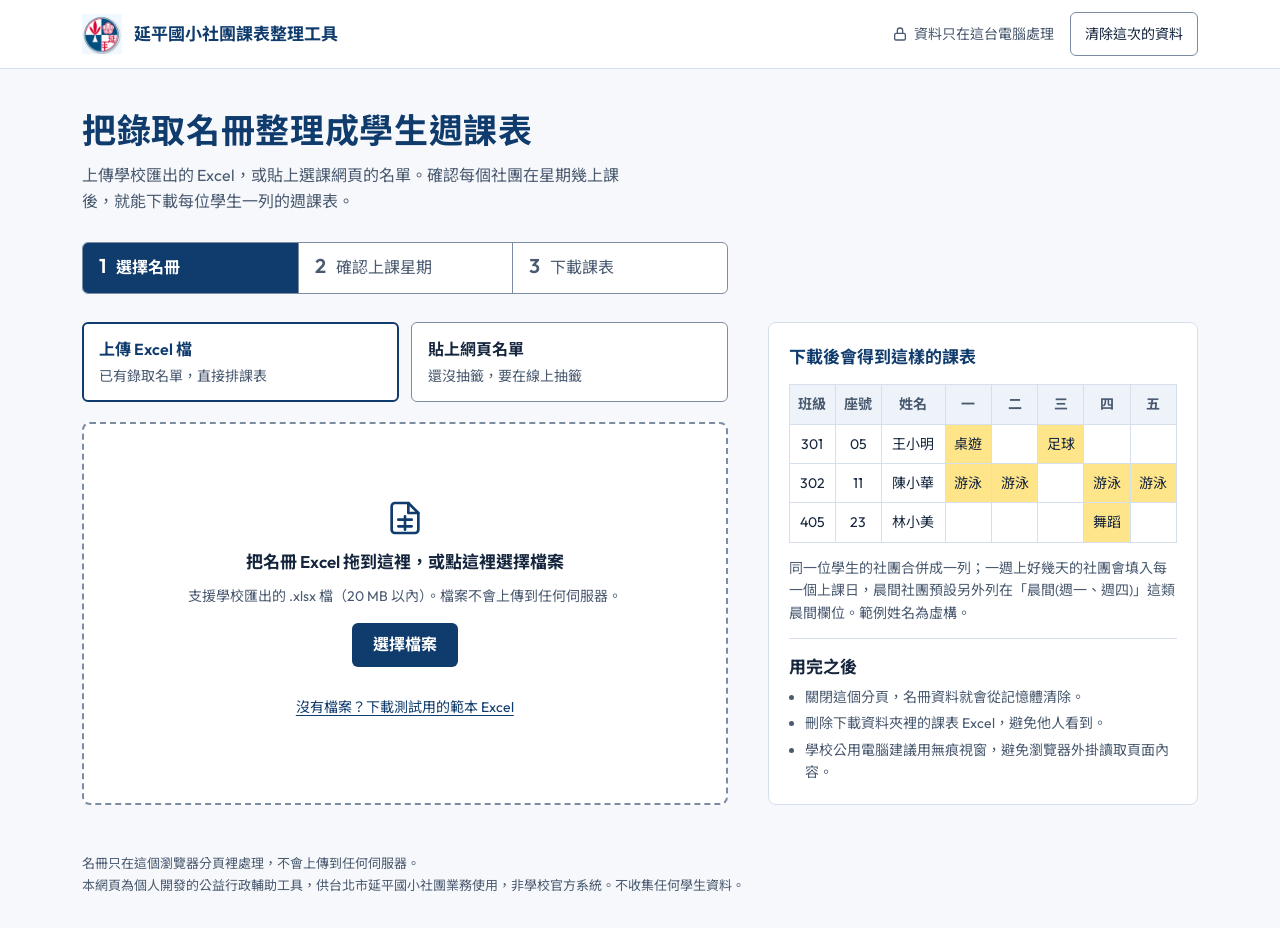
==== commit 2c8c61b0: "fix: say the lottery runs when a club is added, refresh README (v3.17) - Paste mode UI no longer cla" ====
--- a/docs/index.html
+++ b/docs/index.html
@@ -52,11 +52,11 @@
     <link rel="preload" href="fonts/Outfit-SemiBold.woff2" as="font" type="font/woff2" crossorigin>
 
     <!-- 引入本地化字型 (已從 Google Fonts 下載至本機，不連接外部 CDN，保障隱私與離線使用) -->
-    <link rel="stylesheet" href="fonts/fonts.css?v=3.14">
+    <link rel="stylesheet" href="fonts/fonts.css?v=3.17">
     <!-- ExcelJS（已本地化，約 0.9 MB）不在這裡載入：由 utils.js 的 loadExcelJS() 在頁面閒置或需要時才載入，
          避免它排在所有程式前面，讓按鈕要等它下載完才有反應 -->
     <!-- 引入外部樣式表 (使用版本參數防止瀏覽器快取舊樣式) -->
-    <link rel="stylesheet" href="css/style.css?v=3.14">
+    <link rel="stylesheet" href="css/style.css?v=3.17">
 </head>
 <body>
 
@@ -122,7 +122,7 @@
 
                     <!-- 文字貼上區 -->
                     <div id="tab-paste-content" class="tab-content" role="tabpanel" aria-labelledby="tab-btn-paste">
-                        <p class="tab-intro">每貼上一個社團的名單，就按一次「加入這個社團」。所有社團都加入後，再到下方一起抽籤並下載課表，這樣才能檢查跨社團的衝堂。</p>
+                        <p class="tab-intro">每貼上一個社團的名單，就按一次「加入這個社團」，加入時就會抽籤，正取、備取會立刻列在下方。所有社團都加入後，再下載課表與抽籤結果，這樣才能檢查跨社團的衝堂。</p>
 
                         <div class="paste-zone">
                             <div class="form-grid">
@@ -186,7 +186,10 @@
                                 </div>
                             </div>
 
-                            <button type="button" class="btn btn-secondary btn-block" id="btn-load-club">加入這個社團</button>
+                            <div class="field">
+                                <button type="button" class="btn btn-secondary btn-block" id="btn-load-club" aria-describedby="load-club-tip">加入這個社團</button>
+                                <p class="field-tip" id="load-club-tip">加入時就會抽籤，結果列在下方「已加入的社團」。要重新抽籤，請先移除這個社團再加入，系統會記錄抽籤次數。</p>
+                            </div>
                         </div>
 
                         <!-- 已加入的社團列表 -->
@@ -222,13 +225,13 @@
 
                             <div class="warning-callout">
                                 <svg class="icon" viewBox="0 0 24 24" width="20" height="20" fill="none" stroke="currentColor" stroke-width="2" stroke-linecap="round" stroke-linejoin="round" aria-hidden="true"><path d="M12 3l10 18H2z"/><path d="M12 10v5M12 18h.01"/></svg>
-                                <div>按下載後，已加入的社團會一起抽籤並匯出，之後要重新貼上。請先確認<strong>所有要整理的社團都已加入</strong>，否則無法檢查跨社團的衝堂。</div>
+                                <div>下載只會匯出清單上已抽好的結果，不會重新抽籤；下載後清單會清空。請先確認<strong>所有要整理的社團都已加入</strong>，否則無法檢查跨社團的衝堂。</div>
                             </div>
 
                             <div id="paste-conflict-alert" class="warning-callout conflict-alert" role="alert"></div>
 
                             <button type="button" class="btn btn-primary btn-block btn-large" id="btn-process-paste">
-                                抽籤並下載課表（共 <span id="total-pasted-students">0</span> 筆錄取資料）
+                                下載課表與抽籤結果（共 <span id="total-pasted-students">0</span> 筆錄取資料）
                             </button>
                         </div>
                     </div>
@@ -249,7 +252,7 @@
                             </tbody>
                         </table>
                     </div>
-                    <p class="sample-note">同一位學生的社團合併成一列；晨間社團會填入每一個上課日。範例姓名為虛構。</p>
+                    <p class="sample-note">同一位學生的社團合併成一列；一週上好幾天的社團會填入每一個上課日，晨間社團預設另外列在「晨間(週一、週四)」這類晨間欄位。範例姓名為虛構。</p>
 
                     <div class="after-use">
                         <h3 class="after-use-title">用完之後</h3>
@@ -355,13 +358,13 @@
     </footer>
 
     <!-- 引入外部邏輯程式碼 (使用版本參數防止瀏覽器快取舊程式碼；依相依順序載入) -->
-    <script src="js/utils.js?v=3.14" defer></script>
-    <script src="js/exporter.js?v=3.14" defer></script>
-    <script src="js/parser.js?v=3.14" defer></script>
-    <script src="js/processor.js?v=3.14" defer></script>
-    <script src="js/mapping-ui.js?v=3.14" defer></script>
-    <script src="js/app.js?v=3.14" defer></script>
+    <script src="js/utils.js?v=3.17" defer></script>
+    <script src="js/exporter.js?v=3.17" defer></script>
+    <script src="js/parser.js?v=3.17" defer></script>
+    <script src="js/processor.js?v=3.17" defer></script>
+    <script src="js/mapping-ui.js?v=3.17" defer></script>
+    <script src="js/app.js?v=3.17" defer></script>
     <!-- 註冊 Service Worker (離線快取) -->
-    <script src="js/register-sw.js?v=3.14" defer></script>
+    <script src="js/register-sw.js?v=3.17" defer></script>
 </body>
 </html>
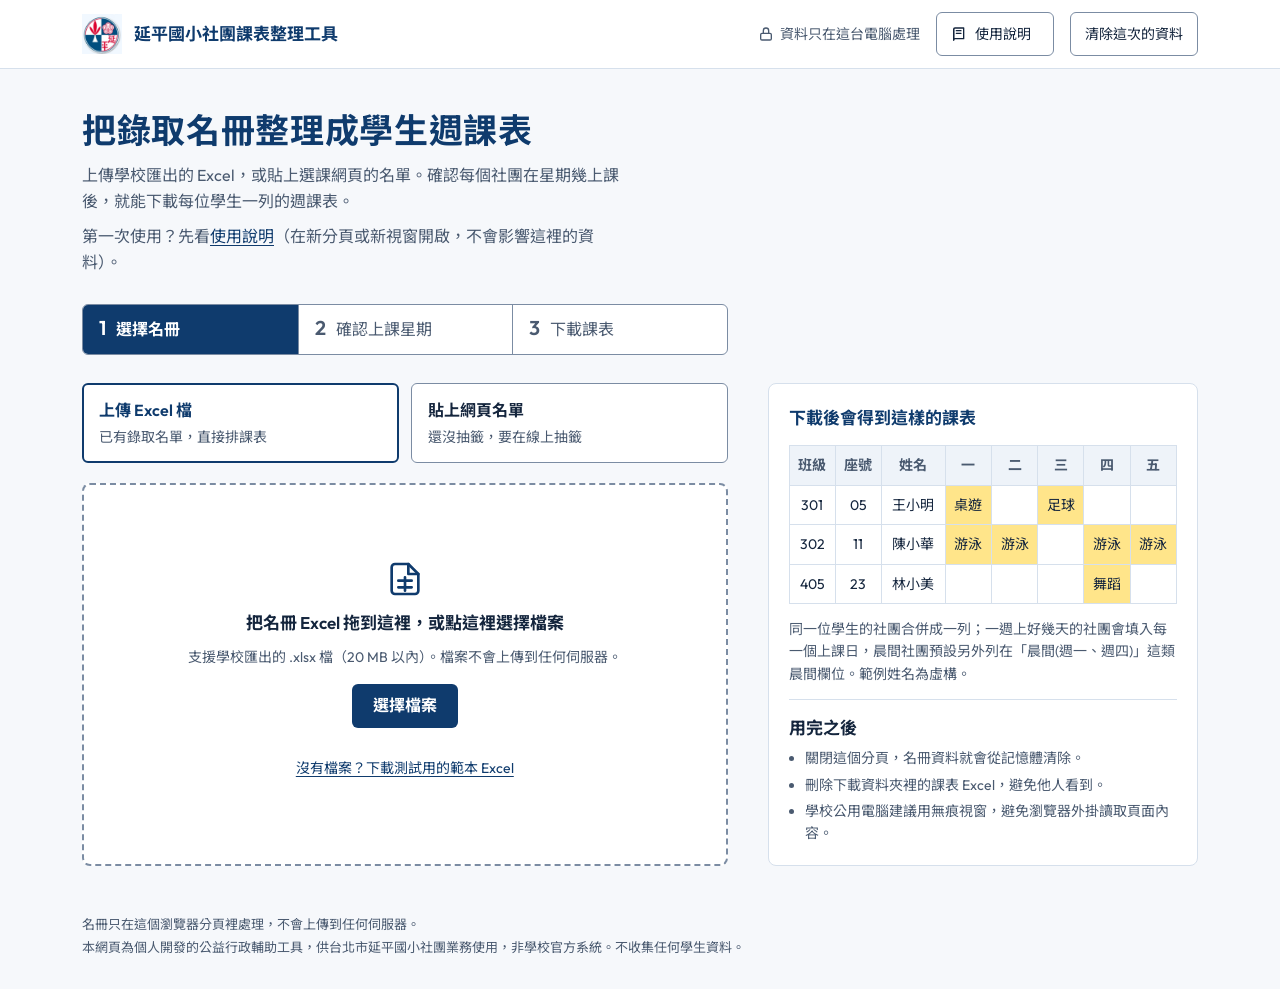
==== commit a5d29484: "feat: add usage guide page and fix paste parsing, messages and conflicts (v3.19) - New docs/guide.ht" ====
--- a/docs/index.html
+++ b/docs/index.html
@@ -52,11 +52,11 @@
     <link rel="preload" href="fonts/Outfit-SemiBold.woff2" as="font" type="font/woff2" crossorigin>
 
     <!-- 引入本地化字型 (已從 Google Fonts 下載至本機，不連接外部 CDN，保障隱私與離線使用) -->
-    <link rel="stylesheet" href="fonts/fonts.css?v=3.17">
+    <link rel="stylesheet" href="fonts/fonts.css?v=3.19">
     <!-- ExcelJS（已本地化，約 0.9 MB）不在這裡載入：由 utils.js 的 loadExcelJS() 在頁面閒置或需要時才載入，
          避免它排在所有程式前面，讓按鈕要等它下載完才有反應 -->
     <!-- 引入外部樣式表 (使用版本參數防止瀏覽器快取舊樣式) -->
-    <link rel="stylesheet" href="css/style.css?v=3.17">
+    <link rel="stylesheet" href="css/style.css?v=3.19">
 </head>
 <body>
 
@@ -72,6 +72,11 @@
                     <svg class="icon" viewBox="0 0 24 24" width="16" height="16" fill="none" stroke="currentColor" stroke-width="2" stroke-linecap="round" stroke-linejoin="round" aria-hidden="true"><rect x="4" y="11" width="16" height="10" rx="2"/><path d="M8 11V7a4 4 0 0 1 8 0v4"/></svg>
                     資料只在這台電腦處理
                 </span>
+                <!-- 說明頁一律開新分頁：名冊只在這個分頁的記憶體裡，換頁就會消失 -->
+                <a class="btn btn-outline btn-small" href="guide.html" target="_blank" rel="noopener">
+                    <svg class="icon" viewBox="0 0 24 24" width="16" height="16" fill="none" stroke="currentColor" stroke-width="2" stroke-linecap="round" stroke-linejoin="round" aria-hidden="true"><path d="M4 5a2 2 0 0 1 2-2h13v16H6a2 2 0 0 0-2 2z"/><path d="M4 21V5M8 7h7M8 11h7"/></svg>
+                    使用說明<span class="visually-hidden">（在新分頁或新視窗開啟）</span>
+                </a>
                 <button type="button" class="btn btn-outline btn-small" id="btn-hard-reset">清除這次的資料</button>
             </div>
         </div>
@@ -82,6 +87,7 @@
         <div class="intro">
             <h1 class="page-title">把錄取名冊整理成學生週課表</h1>
             <p class="page-lead">上傳學校匯出的 Excel，或貼上選課網頁的名單。確認每個社團在星期幾上課後，就能下載每位學生一列的週課表。</p>
+            <p class="page-lead">第一次使用？先看<a href="guide.html" target="_blank" rel="noopener">使用說明</a>（在新分頁或新視窗開啟，不會影響這裡的資料）。</p>
         </div>
 
         <ol class="stepper" aria-label="操作步驟">
@@ -150,23 +156,23 @@
                                     <span class="field-label" id="paste-grade-label">招收年級</span>
                                     <div class="grade-range">
                                         <select id="paste-grade-start" class="config-select" aria-label="起始年級">
+                                            <option value="新生">新生</option>
                                             <option value="1" selected>1 年級</option>
                                             <option value="2">2 年級</option>
                                             <option value="3">3 年級</option>
                                             <option value="4">4 年級</option>
                                             <option value="5">5 年級</option>
                                             <option value="6">6 年級</option>
-                                            <option value="新生">新生</option>
                                         </select>
                                         <span class="grade-range-sep" aria-hidden="true">至</span>
                                         <select id="paste-grade-end" class="config-select" aria-label="結束年級">
+                                            <option value="新生">新生</option>
                                             <option value="1">1 年級</option>
                                             <option value="2" selected>2 年級</option>
                                             <option value="3">3 年級</option>
                                             <option value="4">4 年級</option>
                                             <option value="5">5 年級</option>
                                             <option value="6">6 年級</option>
-                                            <option value="新生">新生</option>
                                         </select>
                                     </div>
                                 </div>
@@ -274,9 +280,10 @@
                         <h2 class="mapping-title">確認每個社團的上課星期</h2>
                         <p class="mapping-desc">社團名稱可以直接修改，修改後的名稱會出現在課表上。</p>
                     </div>
-                    <div class="memory-hint">
+                    <!-- 只有星期真的取自這台電腦記住的設定時，mapping-ui.js 的 showMemoryHint() 才會顯示 -->
+                    <div class="memory-hint" id="memory-hint" role="status" hidden>
                         <svg class="icon" viewBox="0 0 24 24" width="16" height="16" fill="none" stroke="currentColor" stroke-width="2.4" stroke-linecap="round" stroke-linejoin="round" aria-hidden="true"><path d="M5 12l5 5 9-10"/></svg>
-                        已套用這台電腦上次的設定
+                        <span id="memory-hint-text">已套用這台電腦上次記住的星期</span>
                     </div>
                 </div>
 
@@ -358,13 +365,13 @@
     </footer>
 
     <!-- 引入外部邏輯程式碼 (使用版本參數防止瀏覽器快取舊程式碼；依相依順序載入) -->
-    <script src="js/utils.js?v=3.17" defer></script>
-    <script src="js/exporter.js?v=3.17" defer></script>
-    <script src="js/parser.js?v=3.17" defer></script>
-    <script src="js/processor.js?v=3.17" defer></script>
-    <script src="js/mapping-ui.js?v=3.17" defer></script>
-    <script src="js/app.js?v=3.17" defer></script>
+    <script src="js/utils.js?v=3.19" defer></script>
+    <script src="js/exporter.js?v=3.19" defer></script>
+    <script src="js/parser.js?v=3.19" defer></script>
+    <script src="js/processor.js?v=3.19" defer></script>
+    <script src="js/mapping-ui.js?v=3.19" defer></script>
+    <script src="js/app.js?v=3.19" defer></script>
     <!-- 註冊 Service Worker (離線快取) -->
-    <script src="js/register-sw.js?v=3.17" defer></script>
+    <script src="js/register-sw.js?v=3.19" defer></script>
 </body>
 </html>
--- a/docs/fonts/fonts.css
+++ b/docs/fonts/fonts.css
@@ -19,7 +19,7 @@
     font-weight: 400;
     font-display: swap;
     src: url('NotoSansTC-Regular-ui.woff2') format('woff2');
-    unicode-range: U+20-7E, U+A2-A3, U+A5, U+A7, U+B0-B1, U+B7, U+D7, U+F7, U+2C7, U+2C9-2CB, U+2D9, U+391-3A1, U+3A3-3A9, U+3B1-3C1, U+3C3-3C9, U+2013-2014, U+2018-2019, U+201C-201D, U+2022, U+2025-2026, U+2032, U+2035, U+203B, U+2103, U+2105, U+2109, U+2160-2169, U+2190-2193, U+2196-2199, U+221A, U+221E-2220, U+2223, U+2225, U+2229-222B, U+222E, U+2234-2235, U+223D, U+2260-2261, U+2266-2267, U+22A5, U+22BF, U+2500, U+2502, U+250C, U+2510, U+2514, U+2518, U+251C, U+2524, U+252C, U+2534, U+253C, U+2550, U+255E, U+2561, U+256A, U+256D-2574, U+2581-258F, U+2594-2595, U+25A0-25A1, U+25B2-25B3, U+25BC-25BD, U+25C6-25C7, U+25CB, U+25CE-25CF, U+25E2-25E5, U+2605-2606, U+2609, U+2640-2642, U+3001-3003, U+3008-3012, U+3014-3015, U+301D-301E, U+3021-3029, U+3105-3129, U+32A3, U+338E-338F, U+339C-339E, U+33A1, U+33C4, U+33CE, U+33D1-33D2, U+33D5, U+4E00, U+4E03, U+4E09-4E0B, U+4E0D, U+4E14, U+4E1F, U+4E26, U+4E2D, U+4E32, U+4E3B, U+4E45, U+4E4B, U+4E5D, U+4E5F, U+4E82, U+4E86, U+4E8B-4E8C, U+4E92, U+4E94, U+4E9B, U+4EAB, U+4EBA, U+4ECB, U+4ECD, U+4ED6, U+4EE3-4EE5, U+4EF6, U+4EFB, U+4EFD, U+4F2F-4F30, U+4F3A, U+4F46, U+4F4D-4F4F, U+4F54-4F55, U+4F5C, U+4F75, U+4F7F, U+4F86, U+4F8B, U+4F9B, U+4F9D, U+4FBF, U+4FDD, U+4FEE, U+500B, U+5011, U+5019, U+503C, U+5047, U+505C, U+5074-5075, U+507D, U+5099, U+50B3, U+50C5, U+50CF, U+512A, U+5132, U+5143, U+5148, U+514D, U+5152, U+5159, U+515B-515E, U+5161, U+5163, U+5165, U+5167-5169, U+516B-516D, U+5171, U+5176-5178, U+518A, U+518D, U+5192, U+51FA, U+51FD, U+5206-5207, U+5217, U+5224-5225, U+5229-522A, U+5230, U+5236, U+523B, U+5247, U+524D, U+525B, U+5269-526A, U+526F, U+5272, U+529F-52A0, U+52A9, U+52D5, U+52D9, U+52FE, U+5305, U+5316-5317, U+532F, U+5339, U+5340-5341, U+5344-5345, U+5347-5348, U+5361, U+5373, U+537B, U+539F, U+53BB, U+53C3, U+53C8, U+53CA, U+53CD, U+53D6-53D7, U+53E6, U+53EA-53EB, U+53EF-53F0, U+53F3, U+5404, U+5408, U+540C-540D, U+541E, U+5426, U+542B, U+543B, U+544A, U+5468, U+547C-547D, U+548C, U+54E1, U+54EA, U+552F, U+5538, U+555F, U+55AE, U+55CE, U+55E7, U+5617, U+5668, U+56DB, U+56DE, U+56E0, U+56FA, U+5708, U+570B, U+570D, U+5713, U+5716, U+5718, U+5728, U+5730, U+5740, U+574A, U+578B, U+57DF, U+57F7, U+57FA, U+5802, U+5831, U+584A, U+586B, U+5883, U+589E, U+58DE, U+5916, U+591A, U+5927, U+5929-592A, U+5931, U+593E, U+5957, U+597D, U+5982, U+59CB, U+59D3, U+5B57-5B58, U+5B78, U+5B83, U+5B88-5B89, U+5B8C, U+5B98, U+5B9A, U+5BA3, U+5BB6, U+5BB9, U+5BC6, U+5BCC, U+5BD2, U+5BE6-5BE7, U+5BE9, U+5BEB-5BEC, U+5C01, U+5C07-5C08, U+5C0B, U+5C0D-5C0F, U+5C11, U+5C31, U+5C3E, U+5C4F, U+5C64, U+5C6C, U+5D29, U+5DE5-5DE6, U+5DF1-5DF2, U+5E02, U+5E2B, U+5E36, U+5E38, U+5E55, U+5E73-5E74, U+5E7C, U+5E7E, U+5E8F, U+5E95, U+5EA6-5EA7, U+5EE2, U+5EF6, U+5EFA, U+5F0F, U+5F15, U+5F35, U+5F37, U+5F59, U+5F62, U+5F71, U+5F85, U+5F8B-5F8C, U+5F91, U+5F97, U+5F9E, U+5FB5, U+5FBD, U+5FC3, U+5FC5, U+5FD9, U+5FEB, U+5FFD, U+6027, U+606F, U+60C5, U+610F, U+614B, U+6167, U+616E, U+61B6, U+61C9, U+6210, U+6216, U+622A, U+6240, U+624B, U+624D, U+6253, U+627E, U+628A, U+6296, U+6298, U+62BD, U+62C6, U+62C9, U+62CB, U+62D6, U+62DB, U+62EC, U+62FF, U+6301, U+6307, U+6309, U+6349, U+6355, U+6383, U+6389, U+6392, U+639B, U+63A2, U+63A5, U+63A7-63A8, U+63CF-63D0, U+63D2, U+63DB, U+63F4, U+640D, U+64C7, U+64CA-64CB, U+64CD, U+64DA, U+64FE, U+6514, U+652F, U+6536, U+6539, U+653E-653F, U+6548, U+6557, U+6559, U+6574, U+6578, U+6587, U+6591, U+6599, U+65B0, U+65B7, U+65B9, U+65BC, U+65E5, U+660E, U+661F, U+662F, U+6642, U+6668, U+667A, U+6691, U+66AB, U+66F3-66F4, U+66FF-6700, U+6703, U+6709, U+670D, U+671F, U+672A, U+672C, U+675F, U+6790, U+6797, U+679C, U+67D0, U+67D3, U+67E5, U+6821, U+6838-6839, U+683C, U+6846, U+6848, U+684C, U+689D, U+68C4, U+68CB, U+68D2, U+696D, U+69CB, U+6A19, U+6A21, U+6A23, U+6A5F, U+6A94, U+6AA2, U+6B04, U+6B21, U+6B62-6B65, U+6B8A, U+6B98, U+6BB5, U+6BC0, U+6BCD, U+6BCF, U+6BD2, U+6BD4, U+6C11, U+6C42, U+6C70, U+6C7A, U+6C92, U+6CC1, U+6CD5, U+6CE1, U+6CF3, U+6D17, U+6D88, U+6DD8, U+6DE8, U+6DF1, U+6E05, U+6E2C, U+6E32, U+6E38, U+6E90, U+6E96, U+6ED1, U+6F14, U+6F5B, U+6F70, U+6FFE, U+700F, U+70BA, U+7121, U+7126, U+7136, U+7167, U+71DF, U+7247-7248, U+7269, U+7279, U+72C0, U+731C, U+7368, U+7372, U+7387, U+738B, U+73ED, U+73FE, U+7403, U+7406, U+74B0, U+74E9, U+751F, U+7522, U+7528, U+7531, U+7559, U+7565, U+756B, U+7570, U+7576, U+758A, U+75D5, U+767C-767D, U+7684, U+7686, U+76CA, U+76E3-76E4, U+76EE, U+76F4, U+76F8, U+770B, U+771F, U+773C, U+77E5, U+77ED, U+7834, U+786C, U+788C, U+78BA, U+78BC, U+790E, U+793A, U+793E, U+7981, U+79C1, U+79FB, U+7A0B, U+7A0D, U+7A2E, U+7A31, U+7A4D, U+7A7A, U+7A81, U+7A97, U+7ACB, U+7AD9, U+7AE0, U+7AE5, U+7AEF, U+7B1B, U+7B26, U+7B2C, U+7B46, U+7B49, U+7B97, U+7BA1, U+7BC0, U+7BC4, U+7BE9, U+7C3D, U+7C3F, U+7C4D, U+7C64, U+7CBE, U+7CCA, U+7CCE, U+7CDF, U+7CFB, U+7D04, U+7D0B, U+7D0D, U+7D14, U+7D1A, U+7D22, U+7D2F, U+7D44, U+7D50, U+7D55, U+7D71, U+7D81, U+7D93, U+7DAD, U+7DB2, U+7DB4, U+7DDA, U+7DE8, U+7E3D, U+7E6A, U+7E73, U+7E7C, U+7E8C, U+7F3A, U+7F6E, U+7F8E, U+7FA9, U+8001, U+8003, U+8005, U+800C, U+805A, U+807D, U+80FD, U+812B, U+8166, U+81EA, U+81F3-81F4, U+8207, U+820A, U+821E, U+822C, U+8272, U+82E5, U+82F1, U+83EF, U+8457, U+84CB, U+853D, U+85CD, U+85CF, U+85DD, U+8655, U+865B, U+865F, U+87A2, U+884C, U+885D, U+8868, U+88AB, U+88DD, U+88E1, U+88FD, U+8907, U+8981, U+8986, U+898B, U+898F, U+8996, U+89BA, U+89BD, U+89E3, U+89F8, U+8A02, U+8A08, U+8A0A, U+8A18, U+8A2D, U+8A3B, U+8A5E, U+8A62, U+8A66, U+8A71-8A72, U+8A8D, U+8AA4, U+8AAA, U+8AB2, U+8ABF, U+8ACB, U+8B49, U+8B58, U+8B66, U+8B70, U+8B77, U+8B80, U+8B8A, U+8B93, U+8CBB-8CBC, U+8CC7, U+8CE6, U+8D70, U+8D77, U+8D81, U+8D85, U+8DB3, U+8DD1, U+8DE8, U+8DEF, U+8DF3, U+8E48, U+8EAB, U+8F09, U+8F14, U+8F2F, U+8F38, U+8F49, U+8FA8, U+8FD4, U+9000, U+900F, U+9014, U+9017, U+9019-901A, U+901F-9020, U+9023, U+9031-9032, U+9047, U+904A, U+904E, U+9053, U+905E, U+9060, U+9069, U+906E, U+9072, U+9078, U+907F, U+9084, U+908F, U+90A3, U+90E8, U+90FD, U+914D, U+9192, U+91CD, U+91CF, U+91D1, U+9215, U+9304, U+932F, U+9375, U+9396, U+9577, U+9589, U+958B, U+9592-9593, U+95B1, U+95DC, U+9632, U+963F, U+9644, U+9650, U+9663-9664, U+9673, U+9676, U+968A, U+968E, U+9694, U+969C, U+96A8, U+96B1, U+96C6, U+96D6, U+96D9, U+96E2, U+96F6, U+96FB, U+9700, U+975C, U+975E, U+9760, U+9762, U+97FF, U+9801, U+9805-9806, U+9808, U+9810, U+982D, U+983B, U+984C-984D, U+985E, U+986F, U+9918, U+9996, U+99AC, U+9A5F, U+9AD4, U+9AD8, U+9B06, U+9ED8, U+9EDE, U+9F20, U+FE30-FE31, U+FE33-FE44, U+FE49-FE50, U+FE52, U+FE54-FE57, U+FE59-FE66, U+FE69-FE6B, U+FF01, U+FF03-FF06, U+FF08-FF3A, U+FF3C, U+FF3F, U+FF41-FF5D, U+FF64, U+FFE3;
+    unicode-range: U+20-7E, U+A2-A3, U+A5, U+A7, U+B0-B1, U+B7, U+D7, U+F7, U+2C7, U+2C9-2CB, U+2D9, U+391-3A1, U+3A3-3A9, U+3B1-3C1, U+3C3-3C9, U+2013-2014, U+2018-2019, U+201C-201D, U+2022, U+2025-2026, U+2032, U+2035, U+203B, U+2103, U+2105, U+2109, U+2160-2169, U+2190-2193, U+2196-2199, U+221A, U+221E-2220, U+2223, U+2225, U+2229-222B, U+222E, U+2234-2235, U+223D, U+2260-2261, U+2266-2267, U+22A5, U+22BF, U+2500, U+2502, U+250C, U+2510, U+2514, U+2518, U+251C, U+2524, U+252C, U+2534, U+253C, U+2550, U+255E, U+2561, U+256A, U+256D-2574, U+2581-258F, U+2594-2595, U+25A0-25A1, U+25B2-25B3, U+25BC-25BD, U+25C6-25C7, U+25CB, U+25CE-25CF, U+25E2-25E5, U+2605-2606, U+2609, U+2640-2642, U+3001-3003, U+3008-3012, U+3014-3015, U+301D-301E, U+3021-3029, U+3105-3129, U+32A3, U+338E-338F, U+339C-339E, U+33A1, U+33C4, U+33CE, U+33D1-33D2, U+33D5, U+4E00, U+4E03, U+4E09-4E0B, U+4E0D, U+4E14, U+4E1F, U+4E26, U+4E2D, U+4E32, U+4E3B, U+4E45, U+4E4B, U+4E5D, U+4E5F, U+4E82, U+4E86, U+4E8B-4E8C, U+4E92, U+4E94, U+4E9B, U+4EAB, U+4EBA, U+4EC1, U+4ECB, U+4ECD, U+4ED6, U+4EE3-4EE5, U+4EF6, U+4EFB, U+4EFD, U+4F2F-4F30, U+4F3A, U+4F46, U+4F4D-4F4F, U+4F54-4F55, U+4F5C, U+4F75, U+4F7F, U+4F86, U+4F8B, U+4F9B, U+4F9D, U+4FBF, U+4FDD, U+4FEE, U+500B, U+5011, U+5019, U+503C, U+5047, U+505A, U+505C, U+5074-5075, U+507D, U+5099, U+50B3, U+50C5, U+50CF, U+512A, U+5132, U+5143, U+5148, U+514D, U+5152, U+5159, U+515B-515E, U+5161, U+5163, U+5165, U+5167-5169, U+516B-516D, U+5171, U+5176-5178, U+518A, U+518D, U+5192, U+51FA, U+51FD, U+5206-5207, U+5217, U+5224-5225, U+5229-522A, U+5230, U+5236, U+523B, U+5247, U+524D, U+525B, U+5269-526A, U+526F, U+529F-52A0, U+52A9, U+52D5, U+52D9, U+52FE, U+5305, U+5316-5317, U+532F, U+5339, U+5340-5341, U+5344-5345, U+5347-5348, U+534A, U+5361, U+5373, U+537B, U+539F, U+53BB, U+53C3, U+53C8, U+53CA, U+53CD, U+53D6-53D7, U+53E6, U+53EA-53EB, U+53EF-53F0, U+53F3, U+5404, U+5408, U+540C-540D, U+541E, U+5426, U+542B, U+543B, U+544A, U+5468, U+547C-547D, U+548C, U+54E1, U+54EA, U+552F, U+5538, U+554F, U+555F, U+55AE, U+55CE, U+55E7, U+5617, U+5668, U+56DB, U+56DE, U+56E0, U+56FA, U+5708, U+570B, U+570D, U+5713, U+5716, U+5718, U+5728, U+5730, U+5740, U+574A, U+578B, U+57DF, U+57F7, U+57FA, U+5802, U+5831, U+5834, U+584A, U+586B, U+5883, U+589E, U+58DE, U+5916, U+591A, U+5927, U+5929-592A, U+5931, U+593E, U+5957, U+597D, U+5982, U+59CB, U+59D3, U+5B57-5B58, U+5B78, U+5B83, U+5B88-5B89, U+5B8C, U+5B98, U+5B9A, U+5BA3, U+5BB6, U+5BB9, U+5BC6, U+5BCC, U+5BD2, U+5BE6-5BE7, U+5BE9, U+5BEB-5BEC, U+5C01, U+5C07-5C08, U+5C0B, U+5C0D-5C0F, U+5C11, U+5C31, U+5C3E, U+5C4F, U+5C64, U+5C6C, U+5D29, U+5DE5-5DE6, U+5DF1-5DF2, U+5E02, U+5E2B, U+5E36, U+5E38, U+5E55, U+5E73-5E74, U+5E7C, U+5E7E, U+5E8F, U+5E95, U+5EA6-5EA7, U+5EE2, U+5EF6, U+5EFA, U+5F0F, U+5F15, U+5F35, U+5F37, U+5F59, U+5F62, U+5F71, U+5F85, U+5F8B-5F8C, U+5F91, U+5F97, U+5F9E, U+5FB5, U+5FBD, U+5FC3, U+5FC5, U+5FD9, U+5FEB, U+5FFD, U+600E, U+6027, U+606F, U+60C5, U+60F3, U+610F, U+614B, U+6167, U+616E, U+61B6, U+61C9, U+6210, U+6216, U+622A, U+6240, U+624B, U+624D, U+6253, U+627E, U+628A, U+6296, U+6298, U+62BD, U+62C6, U+62C9, U+62CB, U+62D6, U+62DB, U+62EC, U+62FF, U+6301, U+6307, U+6309, U+6349, U+6355, U+6389, U+6392, U+639B, U+63A2, U+63A5, U+63A7-63A8, U+63D0, U+63D2, U+63DB, U+63F4, U+640D, U+64C7, U+64CA-64CB, U+64CD, U+64DA, U+64FE, U+6514, U+652F, U+6536, U+6539, U+653E-653F, U+6548, U+6557, U+6559, U+6574, U+6578, U+6587, U+6591, U+6599, U+65B0, U+65B7, U+65B9, U+65BC, U+65E5, U+660E, U+661F, U+662F, U+6642, U+6668, U+667A, U+6691, U+66AB, U+66F3-66F4, U+66FF-6700, U+6703, U+6709, U+670D, U+671F, U+672A, U+672C, U+675F, U+6790, U+6797, U+679C, U+67D0, U+67D3, U+67E5, U+6821, U+6838-6839, U+683C, U+6846, U+6848, U+684C, U+689D, U+68C4, U+68CB, U+68D2, U+696D, U+69CB, U+6A19, U+6A21, U+6A23, U+6A5F, U+6A94, U+6AA2, U+6B04, U+6B21, U+6B62-6B65, U+6B78, U+6B8A, U+6B98, U+6BB5, U+6BC0, U+6BCD, U+6BCF, U+6BD2, U+6BD4, U+6C11, U+6C42, U+6C70, U+6C7A, U+6C92, U+6CBF, U+6CC1, U+6CD5, U+6CE1, U+6CF3, U+6D17, U+6D88, U+6DD8, U+6DE8, U+6DF1, U+6E05, U+6E2C, U+6E32, U+6E38, U+6E90, U+6E96, U+6ED1, U+6F14, U+6F5B, U+6F70, U+6FFE, U+700F, U+70BA, U+7121, U+7126, U+7136, U+7167, U+71DF, U+7247-7248, U+7269, U+7279, U+72C0, U+731C, U+7368, U+7372, U+7387, U+738B, U+73ED, U+73FE, U+7403, U+7406, U+74B0, U+74E9, U+751F, U+7522, U+7528, U+7531, U+7559, U+7565, U+756B, U+7570, U+7576, U+758A, U+75D5, U+767C-767D, U+7684, U+7686, U+76CA, U+76E3-76E4, U+76EE, U+76F4, U+76F8, U+770B, U+771F, U+773C, U+77E5, U+77ED, U+7834, U+786C, U+788C, U+78BA, U+78BC, U+790E, U+793A, U+793E, U+7981, U+79C1, U+79FB, U+7A0B, U+7A0D, U+7A2E, U+7A31, U+7A4D, U+7A7A, U+7A81, U+7A97, U+7ACB, U+7AD9, U+7AE0, U+7AE5, U+7AEF, U+7B1B, U+7B26, U+7B2C, U+7B46, U+7B49, U+7B97, U+7BA1, U+7BC0, U+7BC4, U+7BE9, U+7C3D, U+7C3F, U+7C4D, U+7C64, U+7CBE, U+7CCA, U+7CCE, U+7CDF, U+7CFB, U+7D04, U+7D0B, U+7D0D, U+7D14, U+7D1A, U+7D22, U+7D2F, U+7D44, U+7D50, U+7D55, U+7D71, U+7D81, U+7D93, U+7DAD, U+7DB2, U+7DB4, U+7DDA, U+7DE8, U+7E3D, U+7E6A, U+7E73, U+7E7C, U+7E8C, U+7F3A, U+7F6E, U+7F8E, U+7FA9, U+8001, U+8003, U+8005, U+800C, U+805A, U+807D, U+80FD, U+812B, U+8166, U+81EA, U+81F3-81F4, U+8207, U+820A, U+821E, U+822C, U+8272, U+82E5, U+82F1, U+83EF, U+8457, U+84CB, U+853D, U+85CD, U+85CF, U+85DD, U+8655, U+865B, U+865F, U+87A2, U+884C, U+885D, U+8868, U+88AB, U+88DD, U+88E1, U+88FD, U+8907, U+8981, U+8986, U+898B, U+898F, U+8996, U+89BA, U+89BD, U+89E3, U+89F8, U+8A02, U+8A08, U+8A0A, U+8A18, U+8A2D, U+8A3B, U+8A5E, U+8A62, U+8A66, U+8A71-8A72, U+8A8D, U+8AA4, U+8AAA, U+8AB2, U+8ACB, U+8AD6, U+8B49, U+8B58, U+8B66, U+8B70, U+8B77, U+8B80, U+8B8A, U+8B93, U+8CBB-8CBC, U+8CC7, U+8CE6, U+8D70, U+8D77, U+8D81, U+8D85, U+8DB3, U+8DD1, U+8DE8, U+8DEF, U+8DF3, U+8E48, U+8EAB, U+8F09, U+8F14, U+8F2F, U+8F38, U+8F49, U+8FA8, U+8FD4, U+9000, U+900F, U+9014, U+9017, U+9019-901A, U+901F-9020, U+9023, U+9031-9032, U+9047, U+904A, U+904E, U+9053, U+905E, U+9060, U+9069, U+906E, U+9072, U+9078, U+907F, U+9084, U+908F, U+90A3, U+90E8, U+90FD, U+914D, U+9192, U+91CD, U+91CF, U+91D1, U+9215, U+9304, U+932F, U+9375, U+9396, U+9577, U+9589, U+958B, U+9592-9593, U+95B1, U+95DC, U+9632, U+963F, U+9644, U+9650, U+9663-9664, U+9673, U+9676, U+968A, U+968E, U+9694, U+969B-969C, U+96A8, U+96B1, U+96C6, U+96D6, U+96D9, U+96E2, U+96F6, U+96FB, U+9700, U+975C, U+975E, U+9760, U+9762, U+97FF, U+9801, U+9805-9806, U+9808, U+9810, U+982D, U+983B, U+984C-984D, U+985E, U+986F, U+9918, U+9996, U+99AC, U+9A5F, U+9AD4, U+9AD8, U+9B06, U+9EBC, U+9ED8, U+9EDE, U+9F20, U+FE30-FE31, U+FE33-FE44, U+FE49-FE50, U+FE52, U+FE54-FE57, U+FE59-FE66, U+FE69-FE6B, U+FF01, U+FF03-FF06, U+FF08-FF3A, U+FF3C, U+FF3F, U+FF41-FF5D, U+FF64, U+FFE3;
 }
 
 @font-face {
@@ -28,7 +28,7 @@
     font-weight: 400;
     font-display: swap;
     src: url('NotoSansTC-Regular-ext.woff2') format('woff2');
-    unicode-range: U+3000, U+3004-3007, U+3013, U+3016-301C, U+301F-3020, U+302A-30FF, U+4E01-4E02, U+4E04-4E08, U+4E0C, U+4E0E-4E13, U+4E15-4E1E, U+4E20-4E25, U+4E27-4E2C, U+4E2E-4E31, U+4E33-4E3A, U+4E3C-4E44, U+4E46-4E4A, U+4E4C-4E5C, U+4E5E, U+4E60-4E81, U+4E83-4E85, U+4E87-4E8A, U+4E8D-4E91, U+4E93, U+4E95-4E9A, U+4E9C-4EAA, U+4EAC-4EB9, U+4EBB-4ECA, U+4ECC, U+4ECE-4ED5, U+4ED7-4EE2, U+4EE6-4EF5, U+4EF7-4EFA, U+4EFC, U+4EFE-4F2E, U+4F31-4F39, U+4F3B-4F45, U+4F47-4F4C, U+4F50-4F53, U+4F56-4F5B, U+4F5D-4F74, U+4F76-4F7E, U+4F80-4F85, U+4F87-4F8A, U+4F8C-4F9A, U+4F9C, U+4F9E-4FBE, U+4FC0-4FDC, U+4FDE-4FED, U+4FEF-500A, U+500C-5010, U+5012-5018, U+501A-503B, U+503D-5046, U+5048-505B, U+505D-5073, U+5076-507C, U+507E-5098, U+509A-50B2, U+50B4-50C4, U+50C6-50CE, U+50D0-5129, U+512B-5131, U+5133-5142, U+5144-5147, U+5149-514C, U+514E-5151, U+5153-5158, U+515A, U+515F-5160, U+5162, U+5164, U+5166, U+516A, U+516E-5170, U+5172-5175, U+5179-5189, U+518B-518C, U+518E-5191, U+5193-51F9, U+51FB-51FC, U+51FE-5205, U+5208-5216, U+5218-5223, U+5226-5228, U+522B-522F, U+5231-5235, U+5237-523A, U+523C-5246, U+5248-524C, U+524E-525A, U+525C-5268, U+526B-526E, U+5270-5271, U+5273-529E, U+52A1-52A8, U+52AA-52D4, U+52D6-52D8, U+52DA-52FD, U+52FF-5304, U+5306-5315, U+5318-532E, U+5330-5338, U+533A-533F, U+5342-5343, U+5346, U+5349-5360, U+5362-5372, U+5374-537A, U+537C-539E, U+53A0-53BA, U+53BC-53C2, U+53C4-53C7, U+53C9, U+53CB-53CC, U+53CE-53D5, U+53D8-53E5, U+53E7-53E9, U+53EC-53EE, U+53F1-53F2, U+53F4-5403, U+5405-5407, U+5409-540B, U+540E-541D, U+541F-5425, U+5427-542A, U+542C-543A, U+543C-5449, U+544B-5467, U+5469-547B, U+547E-548B, U+548D-54E0, U+54E2-54E9, U+54EB-552E, U+5530-5537, U+5539-555E, U+5560-55AD, U+55AF-55CD, U+55CF-55E6, U+55E8-5616, U+5618-5667, U+5669-56DA, U+56DC-56DD, U+56DF, U+56E1-56F9, U+56FB-5707, U+5709-570A, U+570C, U+570E-5712, U+5714-5715, U+5717, U+5719-5727, U+5729-572F, U+5731-573F, U+5741-5749, U+574B-578A, U+578C-57DE, U+57E0-57F6, U+57F8-57F9, U+57FB-5801, U+5803-5830, U+5832-5849, U+584B-586A, U+586C-5882, U+5884-589D, U+589F-58DD, U+58DF-5915, U+5917-5919, U+591B-5926, U+5928, U+592B-5930, U+5932-593D, U+593F-5956, U+5958-597C, U+597E-5981, U+5983-59CA, U+59CC-59D2, U+59D4-5B56, U+5B59-5B77, U+5B79-5B82, U+5B84-5B87, U+5B8A-5B8B, U+5B8D-5B97, U+5B99, U+5B9B-5BA2, U+5BA4-5BB5, U+5BB7-5BB8, U+5BBA-5BC5, U+5BC7-5BCB, U+5BCD-5BD1, U+5BD3-5BE5, U+5BE8, U+5BEA, U+5BED-5C00, U+5C02-5C06, U+5C09-5C0A, U+5C0C, U+5C10, U+5C12-5C30, U+5C32-5C3D, U+5C3F-5C4E, U+5C50-5C63, U+5C65-5C6B, U+5C6D-5D28, U+5D2A-5DE4, U+5DE7-5DF0, U+5DF3-5E01, U+5E03-5E2A, U+5E2C-5E35, U+5E37, U+5E39-5E54, U+5E56-5E72, U+5E75-5E7B, U+5E7D, U+5E7F-5E8E, U+5E90-5E94, U+5E96-5EA5, U+5EA8-5EE1, U+5EE3-5EF5, U+5EF7-5EF9, U+5EFB-5F0E, U+5F10-5F14, U+5F16-5F34, U+5F36, U+5F38-5F58, U+5F5A-5F61, U+5F63-5F70, U+5F72-5F84, U+5F86-5F8A, U+5F8D-5F90, U+5F92-5F96, U+5F98-5F9D, U+5F9F-5FB4, U+5FB6-5FBC, U+5FBE-5FC2, U+5FC4, U+5FC6-5FD8, U+5FDA-5FEA, U+5FEC-5FFC, U+5FFE-6026, U+6028-606E, U+6070-60C4, U+60C6-610E, U+6110-614A, U+614C-6166, U+6168-616D, U+616F-61B5, U+61B7-61C8, U+61CA-620F, U+6211-6215, U+6217-6229, U+622B-623F, U+6241-624A, U+624C, U+624E-6252, U+6254-627D, U+627F-6289, U+628B-6295, U+6297, U+6299-62BC, U+62BE-62C5, U+62C7-62C8, U+62CA, U+62CC-62D5, U+62D7-62DA, U+62DC-62EB, U+62ED-62FE, U+6300, U+6302-6306, U+6308, U+630A-6348, U+634A-6354, U+6356-6382, U+6384-6388, U+638A-6391, U+6393-639A, U+639C-63A1, U+63A3-63A4, U+63A6, U+63A9-63CE, U+63D1, U+63D3-63DA, U+63DC-63F3, U+63F5-640C, U+640E-64C6, U+64C8-64C9, U+64CC, U+64CE-64D9, U+64DB-64FD, U+64FF-6513, U+6515-652E, U+6530-6535, U+6537-6538, U+653A-653D, U+6540-6547, U+6549-6556, U+6558, U+655A-6573, U+6575-6577, U+6579-6586, U+6588-6590, U+6592-6598, U+659A-65AF, U+65B1-65B6, U+65B8, U+65BA-65BB, U+65BD-65E4, U+65E6-660D, U+660F-661E, U+6620-662E, U+6630-6641, U+6643-6667, U+6669-6679, U+667B-6690, U+6692-66AA, U+66AC-66F2, U+66F5-66FE, U+6701-6702, U+6704-6708, U+670A-670C, U+670E-671E, U+6720-6729, U+672B, U+672D-675E, U+6760-678F, U+6791-6796, U+6798-679B, U+679D-67CF, U+67D1-67D2, U+67D4-67E4, U+67E6-6820, U+6822-6837, U+683A-683B, U+683D-6845, U+6847, U+6849-684B, U+684D-689C, U+689E-68C3, U+68C5-68CA, U+68CC-68D1, U+68D3-696C, U+696E-69CA, U+69CC-6A18, U+6A1A-6A20, U+6A22, U+6A24-6A5E, U+6A60-6A93, U+6A95-6AA1, U+6AA3-6B03, U+6B05-6B20, U+6B22-6B61, U+6B66-6B89, U+6B8B-6B97, U+6B99-6BB4, U+6BB6-6BBF, U+6BC1-6BCC, U+6BCE, U+6BD0-6BD1, U+6BD3, U+6BD5-6C10, U+6C12-6C41, U+6C43-6C6F, U+6C71-6C79, U+6C7B-6C91, U+6C93-6CC0, U+6CC2-6CD4, U+6CD6-6CE0, U+6CE2-6CF2, U+6CF4-6D16, U+6D18-6D87, U+6D89-6DD7, U+6DD9-6DE7, U+6DE9-6DF0, U+6DF2-6E04, U+6E06-6E2B, U+6E2D-6E31, U+6E33-6E37, U+6E39-6E8F, U+6E91-6E95, U+6E97-6ED0, U+6ED2-6F13, U+6F15-6F5A, U+6F5C-6F6F, U+6F71-6FFD, U+6FFF-700E, U+7010-70B9, U+70BB-7120, U+7122-7125, U+7127-7135, U+7137-7166, U+7168-71DE, U+71E0-7246, U+7249-7268, U+726A-7278, U+727A-72BF, U+72C1-731B, U+731D-7367, U+7369-7371, U+7373-7386, U+7388-738A, U+738C-73EC, U+73EE-73FD, U+73FF-7402, U+7404-7405, U+7407-74AF, U+74B1-74E8, U+74EA-751E, U+7520-7521, U+7523-7527, U+7529-7530, U+7532-7558, U+755A-7564, U+7566-756A, U+756C-756F, U+7571-7575, U+7577-7589, U+758B-75D4, U+75D6-767B, U+767E-7683, U+7685, U+7687-76C9, U+76CB-76E2, U+76E5-76ED, U+76EF-76F3, U+76F5-76F7, U+76F9-770A, U+770C-771E, U+7720-773B, U+773D-77E4, U+77E6-77EC, U+77EE-7833, U+7835-786B, U+786D-788B, U+788D-78B9, U+78BB, U+78BD-790D, U+790F-7939, U+793B-793D, U+793F-7980, U+7982-79C0, U+79C2-79FA, U+79FC-7A0A, U+7A0C, U+7A0E-7A2D, U+7A2F-7A30, U+7A32-7A4C, U+7A4E-7A79, U+7A7B-7A80, U+7A82-7A96, U+7A98-7ACA, U+7ACC-7AD8, U+7ADA-7ADF, U+7AE1-7AE4, U+7AE6-7AEE, U+7AF0-7B1A, U+7B1C-7B25, U+7B27-7B2B, U+7B2D-7B45, U+7B47-7B48, U+7B4A-7B96, U+7B98-7BA0, U+7BA2-7BBF, U+7BC1-7BC3, U+7BC5-7BE8, U+7BEA-7C3C, U+7C3E, U+7C40-7C4C, U+7C4E-7C63, U+7C65-7CBD, U+7CBF-7CC9, U+7CCB-7CCD, U+7CCF-7CDE, U+7CE0-7CFA, U+7CFC-7D03, U+7D05-7D0A, U+7D0C, U+7D0E-7D13, U+7D15-7D19, U+7D1B-7D21, U+7D23-7D2E, U+7D30-7D43, U+7D45-7D4F, U+7D51-7D54, U+7D56-7D70, U+7D72-7D80, U+7D82-7D92, U+7D94-7DAC, U+7DAE-7DB1, U+7DB3, U+7DB5-7DD9, U+7DDB-7DE7, U+7DE9-7E3C, U+7E3E-7E69, U+7E6B-7E72, U+7E74-7E7B, U+7E7D-7E8B, U+7E8D-7F39, U+7F3B-7F6D, U+7F6F-7F8D, U+7F8F-7FA8, U+7FAA-8000, U+8002, U+8004, U+8006-800B, U+800D-8059, U+805B-807C, U+807E-80FC, U+80FE-812A, U+812C-8165, U+8167-81E9, U+81EB-81F2, U+81F5-8206, U+8208-8209, U+820B-821D, U+821F-822B, U+822D-8271, U+8273-82E4, U+82E6-82F0, U+82F2-83EE, U+83F0-8456, U+8458-84CA, U+84CC-853C, U+853E-85CC, U+85CE, U+85D0-85DC, U+85DE-8654, U+8656-865A, U+865C-865E, U+8660-87A1, U+87A3-884B, U+884D-885C, U+885E-8867, U+8869-88AA, U+88AC-88DC, U+88DE-88E0, U+88E2-88FC, U+88FE-8906, U+8908-8980, U+8982-8985, U+8987-898A, U+898C-898E, U+8990-8995, U+8997-89B9, U+89BB-89BC, U+89BE-89E2, U+89E4-89F7, U+89F9-8A01, U+8A03-8A07, U+8A09, U+8A0B-8A17, U+8A19-8A2C, U+8A2E-8A3A, U+8A3C-8A5D, U+8A5F-8A61, U+8A63-8A65, U+8A67-8A70, U+8A73-8A8C, U+8A8E-8AA3, U+8AA5-8AA9, U+8AAB-8AB1, U+8AB3-8ABE, U+8AC0-8ACA, U+8ACC-8B48, U+8B4A-8B57, U+8B59-8B65, U+8B67-8B6F, U+8B71-8B76, U+8B78-8B7F, U+8B81-8B89, U+8B8B-8B92, U+8B94-8CBA, U+8CBD-8CC6, U+8CC8-8CE5, U+8CE7-8D6F, U+8D71-8D76, U+8D78-8D80, U+8D82-8D84, U+8D86-8DB2, U+8DB4-8DD0, U+8DD2-8DE7, U+8DE9-8DEE, U+8DF0-8DF2, U+8DF4-8E47, U+8E49-8EAA, U+8EAC-8F08, U+8F0A-8F13, U+8F15-8F2E, U+8F30-8F37, U+8F39-8F48, U+8F4A-8FA7, U+8FA9-8FD3, U+8FD5-8FFF, U+9001-900E, U+9010-9013, U+9015-9016, U+9018, U+901B-901E, U+9021-9022, U+9024-9030, U+9033-9046, U+9048-9049, U+904B-904D, U+904F-9052, U+9054-905D, U+905F, U+9061-9068, U+906A-906D, U+906F-9071, U+9073-9077, U+9079-907E, U+9080-9083, U+9085-908E, U+9090-90A2, U+90A4-90E7, U+90E9-90FC, U+90FE-914C, U+914E-9191, U+9193-91CC, U+91CE, U+91D0, U+91D2-9214, U+9216-9303, U+9305-932E, U+9330-9374, U+9376-9395, U+9397-9576, U+9578-9588, U+958A, U+958C-9591, U+9594-95B0, U+95B2-95DB, U+95DD-9631, U+9633-963E, U+9640-9643, U+9645-964F, U+9651-9662, U+9665-9672, U+9674-9675, U+9677-9689, U+968B-968D, U+968F-9693, U+9695-969B, U+969D-96A7, U+96A9-96B0, U+96B2-96C5, U+96C7-96D5, U+96D7-96D8, U+96DA-96E1, U+96E3-96F5, U+96F7-96FA, U+96FC-96FF, U+9701-975B, U+975D, U+975F, U+9761, U+9763-97FE, U+9800, U+9802-9804, U+9807, U+9809-980F, U+9811-982C, U+982E-983A, U+983C-984B, U+984E-985D, U+985F-986E, U+9870-9917, U+9919-9995, U+9997-99AB, U+99AD-9A5E, U+9A60-9AD3, U+9AD5-9AD7, U+9AD9-9B05, U+9B07-9ED7, U+9ED9-9EDD, U+9EDF-9F1F, U+9F21-9FFF;
+    unicode-range: U+3000, U+3004-3007, U+3013, U+3016-301C, U+301F-3020, U+302A-30FF, U+4E01-4E02, U+4E04-4E08, U+4E0C, U+4E0E-4E13, U+4E15-4E1E, U+4E20-4E25, U+4E27-4E2C, U+4E2E-4E31, U+4E33-4E3A, U+4E3C-4E44, U+4E46-4E4A, U+4E4C-4E5C, U+4E5E, U+4E60-4E81, U+4E83-4E85, U+4E87-4E8A, U+4E8D-4E91, U+4E93, U+4E95-4E9A, U+4E9C-4EAA, U+4EAC-4EB9, U+4EBB-4EC0, U+4EC2-4ECA, U+4ECC, U+4ECE-4ED5, U+4ED7-4EE2, U+4EE6-4EF5, U+4EF7-4EFA, U+4EFC, U+4EFE-4F2E, U+4F31-4F39, U+4F3B-4F45, U+4F47-4F4C, U+4F50-4F53, U+4F56-4F5B, U+4F5D-4F74, U+4F76-4F7E, U+4F80-4F85, U+4F87-4F8A, U+4F8C-4F9A, U+4F9C, U+4F9E-4FBE, U+4FC0-4FDC, U+4FDE-4FED, U+4FEF-500A, U+500C-5010, U+5012-5018, U+501A-503B, U+503D-5046, U+5048-5059, U+505B, U+505D-5073, U+5076-507C, U+507E-5098, U+509A-50B2, U+50B4-50C4, U+50C6-50CE, U+50D0-5129, U+512B-5131, U+5133-5142, U+5144-5147, U+5149-514C, U+514E-5151, U+5153-5158, U+515A, U+515F-5160, U+5162, U+5164, U+5166, U+516A, U+516E-5170, U+5172-5175, U+5179-5189, U+518B-518C, U+518E-5191, U+5193-51F9, U+51FB-51FC, U+51FE-5205, U+5208-5216, U+5218-5223, U+5226-5228, U+522B-522F, U+5231-5235, U+5237-523A, U+523C-5246, U+5248-524C, U+524E-525A, U+525C-5268, U+526B-526E, U+5270-529E, U+52A1-52A8, U+52AA-52D4, U+52D6-52D8, U+52DA-52FD, U+52FF-5304, U+5306-5315, U+5318-532E, U+5330-5338, U+533A-533F, U+5342-5343, U+5346, U+5349, U+534B-5360, U+5362-5372, U+5374-537A, U+537C-539E, U+53A0-53BA, U+53BC-53C2, U+53C4-53C7, U+53C9, U+53CB-53CC, U+53CE-53D5, U+53D8-53E5, U+53E7-53E9, U+53EC-53EE, U+53F1-53F2, U+53F4-5403, U+5405-5407, U+5409-540B, U+540E-541D, U+541F-5425, U+5427-542A, U+542C-543A, U+543C-5449, U+544B-5467, U+5469-547B, U+547E-548B, U+548D-54E0, U+54E2-54E9, U+54EB-552E, U+5530-5537, U+5539-554E, U+5550-555E, U+5560-55AD, U+55AF-55CD, U+55CF-55E6, U+55E8-5616, U+5618-5667, U+5669-56DA, U+56DC-56DD, U+56DF, U+56E1-56F9, U+56FB-5707, U+5709-570A, U+570C, U+570E-5712, U+5714-5715, U+5717, U+5719-5727, U+5729-572F, U+5731-573F, U+5741-5749, U+574B-578A, U+578C-57DE, U+57E0-57F6, U+57F8-57F9, U+57FB-5801, U+5803-5830, U+5832-5833, U+5835-5849, U+584B-586A, U+586C-5882, U+5884-589D, U+589F-58DD, U+58DF-5915, U+5917-5919, U+591B-5926, U+5928, U+592B-5930, U+5932-593D, U+593F-5956, U+5958-597C, U+597E-5981, U+5983-59CA, U+59CC-59D2, U+59D4-5B56, U+5B59-5B77, U+5B79-5B82, U+5B84-5B87, U+5B8A-5B8B, U+5B8D-5B97, U+5B99, U+5B9B-5BA2, U+5BA4-5BB5, U+5BB7-5BB8, U+5BBA-5BC5, U+5BC7-5BCB, U+5BCD-5BD1, U+5BD3-5BE5, U+5BE8, U+5BEA, U+5BED-5C00, U+5C02-5C06, U+5C09-5C0A, U+5C0C, U+5C10, U+5C12-5C30, U+5C32-5C3D, U+5C3F-5C4E, U+5C50-5C63, U+5C65-5C6B, U+5C6D-5D28, U+5D2A-5DE4, U+5DE7-5DF0, U+5DF3-5E01, U+5E03-5E2A, U+5E2C-5E35, U+5E37, U+5E39-5E54, U+5E56-5E72, U+5E75-5E7B, U+5E7D, U+5E7F-5E8E, U+5E90-5E94, U+5E96-5EA5, U+5EA8-5EE1, U+5EE3-5EF5, U+5EF7-5EF9, U+5EFB-5F0E, U+5F10-5F14, U+5F16-5F34, U+5F36, U+5F38-5F58, U+5F5A-5F61, U+5F63-5F70, U+5F72-5F84, U+5F86-5F8A, U+5F8D-5F90, U+5F92-5F96, U+5F98-5F9D, U+5F9F-5FB4, U+5FB6-5FBC, U+5FBE-5FC2, U+5FC4, U+5FC6-5FD8, U+5FDA-5FEA, U+5FEC-5FFC, U+5FFE-600D, U+600F-6026, U+6028-606E, U+6070-60C4, U+60C6-60F2, U+60F4-610E, U+6110-614A, U+614C-6166, U+6168-616D, U+616F-61B5, U+61B7-61C8, U+61CA-620F, U+6211-6215, U+6217-6229, U+622B-623F, U+6241-624A, U+624C, U+624E-6252, U+6254-627D, U+627F-6289, U+628B-6295, U+6297, U+6299-62BC, U+62BE-62C5, U+62C7-62C8, U+62CA, U+62CC-62D5, U+62D7-62DA, U+62DC-62EB, U+62ED-62FE, U+6300, U+6302-6306, U+6308, U+630A-6348, U+634A-6354, U+6356-6388, U+638A-6391, U+6393-639A, U+639C-63A1, U+63A3-63A4, U+63A6, U+63A9-63CF, U+63D1, U+63D3-63DA, U+63DC-63F3, U+63F5-640C, U+640E-64C6, U+64C8-64C9, U+64CC, U+64CE-64D9, U+64DB-64FD, U+64FF-6513, U+6515-652E, U+6530-6535, U+6537-6538, U+653A-653D, U+6540-6547, U+6549-6556, U+6558, U+655A-6573, U+6575-6577, U+6579-6586, U+6588-6590, U+6592-6598, U+659A-65AF, U+65B1-65B6, U+65B8, U+65BA-65BB, U+65BD-65E4, U+65E6-660D, U+660F-661E, U+6620-662E, U+6630-6641, U+6643-6667, U+6669-6679, U+667B-6690, U+6692-66AA, U+66AC-66F2, U+66F5-66FE, U+6701-6702, U+6704-6708, U+670A-670C, U+670E-671E, U+6720-6729, U+672B, U+672D-675E, U+6760-678F, U+6791-6796, U+6798-679B, U+679D-67CF, U+67D1-67D2, U+67D4-67E4, U+67E6-6820, U+6822-6837, U+683A-683B, U+683D-6845, U+6847, U+6849-684B, U+684D-689C, U+689E-68C3, U+68C5-68CA, U+68CC-68D1, U+68D3-696C, U+696E-69CA, U+69CC-6A18, U+6A1A-6A20, U+6A22, U+6A24-6A5E, U+6A60-6A93, U+6A95-6AA1, U+6AA3-6B03, U+6B05-6B20, U+6B22-6B61, U+6B66-6B77, U+6B79-6B89, U+6B8B-6B97, U+6B99-6BB4, U+6BB6-6BBF, U+6BC1-6BCC, U+6BCE, U+6BD0-6BD1, U+6BD3, U+6BD5-6C10, U+6C12-6C41, U+6C43-6C6F, U+6C71-6C79, U+6C7B-6C91, U+6C93-6CBE, U+6CC0, U+6CC2-6CD4, U+6CD6-6CE0, U+6CE2-6CF2, U+6CF4-6D16, U+6D18-6D87, U+6D89-6DD7, U+6DD9-6DE7, U+6DE9-6DF0, U+6DF2-6E04, U+6E06-6E2B, U+6E2D-6E31, U+6E33-6E37, U+6E39-6E8F, U+6E91-6E95, U+6E97-6ED0, U+6ED2-6F13, U+6F15-6F5A, U+6F5C-6F6F, U+6F71-6FFD, U+6FFF-700E, U+7010-70B9, U+70BB-7120, U+7122-7125, U+7127-7135, U+7137-7166, U+7168-71DE, U+71E0-7246, U+7249-7268, U+726A-7278, U+727A-72BF, U+72C1-731B, U+731D-7367, U+7369-7371, U+7373-7386, U+7388-738A, U+738C-73EC, U+73EE-73FD, U+73FF-7402, U+7404-7405, U+7407-74AF, U+74B1-74E8, U+74EA-751E, U+7520-7521, U+7523-7527, U+7529-7530, U+7532-7558, U+755A-7564, U+7566-756A, U+756C-756F, U+7571-7575, U+7577-7589, U+758B-75D4, U+75D6-767B, U+767E-7683, U+7685, U+7687-76C9, U+76CB-76E2, U+76E5-76ED, U+76EF-76F3, U+76F5-76F7, U+76F9-770A, U+770C-771E, U+7720-773B, U+773D-77E4, U+77E6-77EC, U+77EE-7833, U+7835-786B, U+786D-788B, U+788D-78B9, U+78BB, U+78BD-790D, U+790F-7939, U+793B-793D, U+793F-7980, U+7982-79C0, U+79C2-79FA, U+79FC-7A0A, U+7A0C, U+7A0E-7A2D, U+7A2F-7A30, U+7A32-7A4C, U+7A4E-7A79, U+7A7B-7A80, U+7A82-7A96, U+7A98-7ACA, U+7ACC-7AD8, U+7ADA-7ADF, U+7AE1-7AE4, U+7AE6-7AEE, U+7AF0-7B1A, U+7B1C-7B25, U+7B27-7B2B, U+7B2D-7B45, U+7B47-7B48, U+7B4A-7B96, U+7B98-7BA0, U+7BA2-7BBF, U+7BC1-7BC3, U+7BC5-7BE8, U+7BEA-7C3C, U+7C3E, U+7C40-7C4C, U+7C4E-7C63, U+7C65-7CBD, U+7CBF-7CC9, U+7CCB-7CCD, U+7CCF-7CDE, U+7CE0-7CFA, U+7CFC-7D03, U+7D05-7D0A, U+7D0C, U+7D0E-7D13, U+7D15-7D19, U+7D1B-7D21, U+7D23-7D2E, U+7D30-7D43, U+7D45-7D4F, U+7D51-7D54, U+7D56-7D70, U+7D72-7D80, U+7D82-7D92, U+7D94-7DAC, U+7DAE-7DB1, U+7DB3, U+7DB5-7DD9, U+7DDB-7DE7, U+7DE9-7E3C, U+7E3E-7E69, U+7E6B-7E72, U+7E74-7E7B, U+7E7D-7E8B, U+7E8D-7F39, U+7F3B-7F6D, U+7F6F-7F8D, U+7F8F-7FA8, U+7FAA-8000, U+8002, U+8004, U+8006-800B, U+800D-8059, U+805B-807C, U+807E-80FC, U+80FE-812A, U+812C-8165, U+8167-81E9, U+81EB-81F2, U+81F5-8206, U+8208-8209, U+820B-821D, U+821F-822B, U+822D-8271, U+8273-82E4, U+82E6-82F0, U+82F2-83EE, U+83F0-8456, U+8458-84CA, U+84CC-853C, U+853E-85CC, U+85CE, U+85D0-85DC, U+85DE-8654, U+8656-865A, U+865C-865E, U+8660-87A1, U+87A3-884B, U+884D-885C, U+885E-8867, U+8869-88AA, U+88AC-88DC, U+88DE-88E0, U+88E2-88FC, U+88FE-8906, U+8908-8980, U+8982-8985, U+8987-898A, U+898C-898E, U+8990-8995, U+8997-89B9, U+89BB-89BC, U+89BE-89E2, U+89E4-89F7, U+89F9-8A01, U+8A03-8A07, U+8A09, U+8A0B-8A17, U+8A19-8A2C, U+8A2E-8A3A, U+8A3C-8A5D, U+8A5F-8A61, U+8A63-8A65, U+8A67-8A70, U+8A73-8A8C, U+8A8E-8AA3, U+8AA5-8AA9, U+8AAB-8AB1, U+8AB3-8ACA, U+8ACC-8AD5, U+8AD7-8B48, U+8B4A-8B57, U+8B59-8B65, U+8B67-8B6F, U+8B71-8B76, U+8B78-8B7F, U+8B81-8B89, U+8B8B-8B92, U+8B94-8CBA, U+8CBD-8CC6, U+8CC8-8CE5, U+8CE7-8D6F, U+8D71-8D76, U+8D78-8D80, U+8D82-8D84, U+8D86-8DB2, U+8DB4-8DD0, U+8DD2-8DE7, U+8DE9-8DEE, U+8DF0-8DF2, U+8DF4-8E47, U+8E49-8EAA, U+8EAC-8F08, U+8F0A-8F13, U+8F15-8F2E, U+8F30-8F37, U+8F39-8F48, U+8F4A-8FA7, U+8FA9-8FD3, U+8FD5-8FFF, U+9001-900E, U+9010-9013, U+9015-9016, U+9018, U+901B-901E, U+9021-9022, U+9024-9030, U+9033-9046, U+9048-9049, U+904B-904D, U+904F-9052, U+9054-905D, U+905F, U+9061-9068, U+906A-906D, U+906F-9071, U+9073-9077, U+9079-907E, U+9080-9083, U+9085-908E, U+9090-90A2, U+90A4-90E7, U+90E9-90FC, U+90FE-914C, U+914E-9191, U+9193-91CC, U+91CE, U+91D0, U+91D2-9214, U+9216-9303, U+9305-932E, U+9330-9374, U+9376-9395, U+9397-9576, U+9578-9588, U+958A, U+958C-9591, U+9594-95B0, U+95B2-95DB, U+95DD-9631, U+9633-963E, U+9640-9643, U+9645-964F, U+9651-9662, U+9665-9672, U+9674-9675, U+9677-9689, U+968B-968D, U+968F-9693, U+9695-969A, U+969D-96A7, U+96A9-96B0, U+96B2-96C5, U+96C7-96D5, U+96D7-96D8, U+96DA-96E1, U+96E3-96F5, U+96F7-96FA, U+96FC-96FF, U+9701-975B, U+975D, U+975F, U+9761, U+9763-97FE, U+9800, U+9802-9804, U+9807, U+9809-980F, U+9811-982C, U+982E-983A, U+983C-984B, U+984E-985D, U+985F-986E, U+9870-9917, U+9919-9995, U+9997-99AB, U+99AD-9A5E, U+9A60-9AD3, U+9AD5-9AD7, U+9AD9-9B05, U+9B07-9EBB, U+9EBD-9ED7, U+9ED9-9EDD, U+9EDF-9F1F, U+9F21-9FFF;
 }
 
 @font-face {
@@ -37,7 +37,7 @@
     font-weight: 700;
     font-display: swap;
     src: url('NotoSansTC-Bold-ui.woff2') format('woff2');
-    unicode-range: U+20-7E, U+A2-A3, U+A5, U+A7, U+B0-B1, U+B7, U+D7, U+F7, U+2C7, U+2C9-2CB, U+2D9, U+391-3A1, U+3A3-3A9, U+3B1-3C1, U+3C3-3C9, U+2013-2014, U+2018-2019, U+201C-201D, U+2022, U+2025-2026, U+2032, U+2035, U+203B, U+2103, U+2105, U+2109, U+2160-2169, U+2190-2193, U+2196-2199, U+221A, U+221E-2220, U+2223, U+2225, U+2229-222B, U+222E, U+2234-2235, U+223D, U+2260-2261, U+2266-2267, U+22A5, U+22BF, U+2500, U+2502, U+250C, U+2510, U+2514, U+2518, U+251C, U+2524, U+252C, U+2534, U+253C, U+2550, U+255E, U+2561, U+256A, U+256D-2574, U+2581-258F, U+2594-2595, U+25A0-25A1, U+25B2-25B3, U+25BC-25BD, U+25C6-25C7, U+25CB, U+25CE-25CF, U+25E2-25E5, U+2605-2606, U+2609, U+2640-2642, U+3001-3003, U+3008-3012, U+3014-3015, U+301D-301E, U+3021-3029, U+3105-3129, U+32A3, U+338E-338F, U+339C-339E, U+33A1, U+33C4, U+33CE, U+33D1-33D2, U+33D5, U+4E00, U+4E03, U+4E09-4E0B, U+4E0D, U+4E14, U+4E1F, U+4E26, U+4E2D, U+4E32, U+4E3B, U+4E45, U+4E4B, U+4E5D, U+4E5F, U+4E82, U+4E86, U+4E8B-4E8C, U+4E92, U+4E94, U+4E9B, U+4EAB, U+4EBA, U+4ECB, U+4ECD, U+4ED6, U+4EE3-4EE5, U+4EF6, U+4EFB, U+4EFD, U+4F2F-4F30, U+4F3A, U+4F46, U+4F4D-4F4F, U+4F54-4F55, U+4F5C, U+4F75, U+4F7F, U+4F86, U+4F8B, U+4F9B, U+4F9D, U+4FBF, U+4FDD, U+4FEE, U+500B, U+5011, U+5019, U+503C, U+5047, U+505C, U+5074-5075, U+507D, U+5099, U+50B3, U+50C5, U+50CF, U+512A, U+5132, U+5143, U+5148, U+514D, U+5152, U+5159, U+515B-515E, U+5161, U+5163, U+5165, U+5167-5169, U+516B-516D, U+5171, U+5176-5178, U+518A, U+518D, U+5192, U+51FA, U+51FD, U+5206-5207, U+5217, U+5224-5225, U+5229-522A, U+5230, U+5236, U+523B, U+5247, U+524D, U+525B, U+5269-526A, U+526F, U+5272, U+529F-52A0, U+52A9, U+52D5, U+52D9, U+52FE, U+5305, U+5316-5317, U+532F, U+5339, U+5340-5341, U+5344-5345, U+5347-5348, U+5361, U+5373, U+537B, U+539F, U+53BB, U+53C3, U+53C8, U+53CA, U+53CD, U+53D6-53D7, U+53E6, U+53EA-53EB, U+53EF-53F0, U+53F3, U+5404, U+5408, U+540C-540D, U+541E, U+5426, U+542B, U+543B, U+544A, U+5468, U+547C-547D, U+548C, U+54E1, U+54EA, U+552F, U+5538, U+555F, U+55AE, U+55CE, U+55E7, U+5617, U+5668, U+56DB, U+56DE, U+56E0, U+56FA, U+5708, U+570B, U+570D, U+5713, U+5716, U+5718, U+5728, U+5730, U+5740, U+574A, U+578B, U+57DF, U+57F7, U+57FA, U+5802, U+5831, U+584A, U+586B, U+5883, U+589E, U+58DE, U+5916, U+591A, U+5927, U+5929-592A, U+5931, U+593E, U+5957, U+597D, U+5982, U+59CB, U+59D3, U+5B57-5B58, U+5B78, U+5B83, U+5B88-5B89, U+5B8C, U+5B98, U+5B9A, U+5BA3, U+5BB6, U+5BB9, U+5BC6, U+5BCC, U+5BD2, U+5BE6-5BE7, U+5BE9, U+5BEB-5BEC, U+5C01, U+5C07-5C08, U+5C0B, U+5C0D-5C0F, U+5C11, U+5C31, U+5C3E, U+5C4F, U+5C64, U+5C6C, U+5D29, U+5DE5-5DE6, U+5DF1-5DF2, U+5E02, U+5E2B, U+5E36, U+5E38, U+5E55, U+5E73-5E74, U+5E7C, U+5E7E, U+5E8F, U+5E95, U+5EA6-5EA7, U+5EE2, U+5EF6, U+5EFA, U+5F0F, U+5F15, U+5F35, U+5F37, U+5F59, U+5F62, U+5F71, U+5F85, U+5F8B-5F8C, U+5F91, U+5F97, U+5F9E, U+5FB5, U+5FBD, U+5FC3, U+5FC5, U+5FD9, U+5FEB, U+5FFD, U+6027, U+606F, U+60C5, U+610F, U+614B, U+6167, U+616E, U+61B6, U+61C9, U+6210, U+6216, U+622A, U+6240, U+624B, U+624D, U+6253, U+627E, U+628A, U+6296, U+6298, U+62BD, U+62C6, U+62C9, U+62CB, U+62D6, U+62DB, U+62EC, U+62FF, U+6301, U+6307, U+6309, U+6349, U+6355, U+6383, U+6389, U+6392, U+639B, U+63A2, U+63A5, U+63A7-63A8, U+63CF-63D0, U+63D2, U+63DB, U+63F4, U+640D, U+64C7, U+64CA-64CB, U+64CD, U+64DA, U+64FE, U+6514, U+652F, U+6536, U+6539, U+653E-653F, U+6548, U+6557, U+6559, U+6574, U+6578, U+6587, U+6591, U+6599, U+65B0, U+65B7, U+65B9, U+65BC, U+65E5, U+660E, U+661F, U+662F, U+6642, U+6668, U+667A, U+6691, U+66AB, U+66F3-66F4, U+66FF-6700, U+6703, U+6709, U+670D, U+671F, U+672A, U+672C, U+675F, U+6790, U+6797, U+679C, U+67D0, U+67D3, U+67E5, U+6821, U+6838-6839, U+683C, U+6846, U+6848, U+684C, U+689D, U+68C4, U+68CB, U+68D2, U+696D, U+69CB, U+6A19, U+6A21, U+6A23, U+6A5F, U+6A94, U+6AA2, U+6B04, U+6B21, U+6B62-6B65, U+6B8A, U+6B98, U+6BB5, U+6BC0, U+6BCD, U+6BCF, U+6BD2, U+6BD4, U+6C11, U+6C42, U+6C70, U+6C7A, U+6C92, U+6CC1, U+6CD5, U+6CE1, U+6CF3, U+6D17, U+6D88, U+6DD8, U+6DE8, U+6DF1, U+6E05, U+6E2C, U+6E32, U+6E38, U+6E90, U+6E96, U+6ED1, U+6F14, U+6F5B, U+6F70, U+6FFE, U+700F, U+70BA, U+7121, U+7126, U+7136, U+7167, U+71DF, U+7247-7248, U+7269, U+7279, U+72C0, U+731C, U+7368, U+7372, U+7387, U+738B, U+73ED, U+73FE, U+7403, U+7406, U+74B0, U+74E9, U+751F, U+7522, U+7528, U+7531, U+7559, U+7565, U+756B, U+7570, U+7576, U+758A, U+75D5, U+767C-767D, U+7684, U+7686, U+76CA, U+76E3-76E4, U+76EE, U+76F4, U+76F8, U+770B, U+771F, U+773C, U+77E5, U+77ED, U+7834, U+786C, U+788C, U+78BA, U+78BC, U+790E, U+793A, U+793E, U+7981, U+79C1, U+79FB, U+7A0B, U+7A0D, U+7A2E, U+7A31, U+7A4D, U+7A7A, U+7A81, U+7A97, U+7ACB, U+7AD9, U+7AE0, U+7AE5, U+7AEF, U+7B1B, U+7B26, U+7B2C, U+7B46, U+7B49, U+7B97, U+7BA1, U+7BC0, U+7BC4, U+7BE9, U+7C3D, U+7C3F, U+7C4D, U+7C64, U+7CBE, U+7CCA, U+7CCE, U+7CDF, U+7CFB, U+7D04, U+7D0B, U+7D0D, U+7D14, U+7D1A, U+7D22, U+7D2F, U+7D44, U+7D50, U+7D55, U+7D71, U+7D81, U+7D93, U+7DAD, U+7DB2, U+7DB4, U+7DDA, U+7DE8, U+7E3D, U+7E6A, U+7E73, U+7E7C, U+7E8C, U+7F3A, U+7F6E, U+7F8E, U+7FA9, U+8001, U+8003, U+8005, U+800C, U+805A, U+807D, U+80FD, U+812B, U+8166, U+81EA, U+81F3-81F4, U+8207, U+820A, U+821E, U+822C, U+8272, U+82E5, U+82F1, U+83EF, U+8457, U+84CB, U+853D, U+85CD, U+85CF, U+85DD, U+8655, U+865B, U+865F, U+87A2, U+884C, U+885D, U+8868, U+88AB, U+88DD, U+88E1, U+88FD, U+8907, U+8981, U+8986, U+898B, U+898F, U+8996, U+89BA, U+89BD, U+89E3, U+89F8, U+8A02, U+8A08, U+8A0A, U+8A18, U+8A2D, U+8A3B, U+8A5E, U+8A62, U+8A66, U+8A71-8A72, U+8A8D, U+8AA4, U+8AAA, U+8AB2, U+8ABF, U+8ACB, U+8B49, U+8B58, U+8B66, U+8B70, U+8B77, U+8B80, U+8B8A, U+8B93, U+8CBB-8CBC, U+8CC7, U+8CE6, U+8D70, U+8D77, U+8D81, U+8D85, U+8DB3, U+8DD1, U+8DE8, U+8DEF, U+8DF3, U+8E48, U+8EAB, U+8F09, U+8F14, U+8F2F, U+8F38, U+8F49, U+8FA8, U+8FD4, U+9000, U+900F, U+9014, U+9017, U+9019-901A, U+901F-9020, U+9023, U+9031-9032, U+9047, U+904A, U+904E, U+9053, U+905E, U+9060, U+9069, U+906E, U+9072, U+9078, U+907F, U+9084, U+908F, U+90A3, U+90E8, U+90FD, U+914D, U+9192, U+91CD, U+91CF, U+91D1, U+9215, U+9304, U+932F, U+9375, U+9396, U+9577, U+9589, U+958B, U+9592-9593, U+95B1, U+95DC, U+9632, U+963F, U+9644, U+9650, U+9663-9664, U+9673, U+9676, U+968A, U+968E, U+9694, U+969C, U+96A8, U+96B1, U+96C6, U+96D6, U+96D9, U+96E2, U+96F6, U+96FB, U+9700, U+975C, U+975E, U+9760, U+9762, U+97FF, U+9801, U+9805-9806, U+9808, U+9810, U+982D, U+983B, U+984C-984D, U+985E, U+986F, U+9918, U+9996, U+99AC, U+9A5F, U+9AD4, U+9AD8, U+9B06, U+9ED8, U+9EDE, U+9F20, U+FE30-FE31, U+FE33-FE44, U+FE49-FE50, U+FE52, U+FE54-FE57, U+FE59-FE66, U+FE69-FE6B, U+FF01, U+FF03-FF06, U+FF08-FF3A, U+FF3C, U+FF3F, U+FF41-FF5D, U+FF64, U+FFE3;
+    unicode-range: U+20-7E, U+A2-A3, U+A5, U+A7, U+B0-B1, U+B7, U+D7, U+F7, U+2C7, U+2C9-2CB, U+2D9, U+391-3A1, U+3A3-3A9, U+3B1-3C1, U+3C3-3C9, U+2013-2014, U+2018-2019, U+201C-201D, U+2022, U+2025-2026, U+2032, U+2035, U+203B, U+2103, U+2105, U+2109, U+2160-2169, U+2190-2193, U+2196-2199, U+221A, U+221E-2220, U+2223, U+2225, U+2229-222B, U+222E, U+2234-2235, U+223D, U+2260-2261, U+2266-2267, U+22A5, U+22BF, U+2500, U+2502, U+250C, U+2510, U+2514, U+2518, U+251C, U+2524, U+252C, U+2534, U+253C, U+2550, U+255E, U+2561, U+256A, U+256D-2574, U+2581-258F, U+2594-2595, U+25A0-25A1, U+25B2-25B3, U+25BC-25BD, U+25C6-25C7, U+25CB, U+25CE-25CF, U+25E2-25E5, U+2605-2606, U+2609, U+2640-2642, U+3001-3003, U+3008-3012, U+3014-3015, U+301D-301E, U+3021-3029, U+3105-3129, U+32A3, U+338E-338F, U+339C-339E, U+33A1, U+33C4, U+33CE, U+33D1-33D2, U+33D5, U+4E00, U+4E03, U+4E09-4E0B, U+4E0D, U+4E14, U+4E1F, U+4E26, U+4E2D, U+4E32, U+4E3B, U+4E45, U+4E4B, U+4E5D, U+4E5F, U+4E82, U+4E86, U+4E8B-4E8C, U+4E92, U+4E94, U+4E9B, U+4EAB, U+4EBA, U+4EC1, U+4ECB, U+4ECD, U+4ED6, U+4EE3-4EE5, U+4EF6, U+4EFB, U+4EFD, U+4F2F-4F30, U+4F3A, U+4F46, U+4F4D-4F4F, U+4F54-4F55, U+4F5C, U+4F75, U+4F7F, U+4F86, U+4F8B, U+4F9B, U+4F9D, U+4FBF, U+4FDD, U+4FEE, U+500B, U+5011, U+5019, U+503C, U+5047, U+505A, U+505C, U+5074-5075, U+507D, U+5099, U+50B3, U+50C5, U+50CF, U+512A, U+5132, U+5143, U+5148, U+514D, U+5152, U+5159, U+515B-515E, U+5161, U+5163, U+5165, U+5167-5169, U+516B-516D, U+5171, U+5176-5178, U+518A, U+518D, U+5192, U+51FA, U+51FD, U+5206-5207, U+5217, U+5224-5225, U+5229-522A, U+5230, U+5236, U+523B, U+5247, U+524D, U+525B, U+5269-526A, U+526F, U+529F-52A0, U+52A9, U+52D5, U+52D9, U+52FE, U+5305, U+5316-5317, U+532F, U+5339, U+5340-5341, U+5344-5345, U+5347-5348, U+534A, U+5361, U+5373, U+537B, U+539F, U+53BB, U+53C3, U+53C8, U+53CA, U+53CD, U+53D6-53D7, U+53E6, U+53EA-53EB, U+53EF-53F0, U+53F3, U+5404, U+5408, U+540C-540D, U+541E, U+5426, U+542B, U+543B, U+544A, U+5468, U+547C-547D, U+548C, U+54E1, U+54EA, U+552F, U+5538, U+554F, U+555F, U+55AE, U+55CE, U+55E7, U+5617, U+5668, U+56DB, U+56DE, U+56E0, U+56FA, U+5708, U+570B, U+570D, U+5713, U+5716, U+5718, U+5728, U+5730, U+5740, U+574A, U+578B, U+57DF, U+57F7, U+57FA, U+5802, U+5831, U+5834, U+584A, U+586B, U+5883, U+589E, U+58DE, U+5916, U+591A, U+5927, U+5929-592A, U+5931, U+593E, U+5957, U+597D, U+5982, U+59CB, U+59D3, U+5B57-5B58, U+5B78, U+5B83, U+5B88-5B89, U+5B8C, U+5B98, U+5B9A, U+5BA3, U+5BB6, U+5BB9, U+5BC6, U+5BCC, U+5BD2, U+5BE6-5BE7, U+5BE9, U+5BEB-5BEC, U+5C01, U+5C07-5C08, U+5C0B, U+5C0D-5C0F, U+5C11, U+5C31, U+5C3E, U+5C4F, U+5C64, U+5C6C, U+5D29, U+5DE5-5DE6, U+5DF1-5DF2, U+5E02, U+5E2B, U+5E36, U+5E38, U+5E55, U+5E73-5E74, U+5E7C, U+5E7E, U+5E8F, U+5E95, U+5EA6-5EA7, U+5EE2, U+5EF6, U+5EFA, U+5F0F, U+5F15, U+5F35, U+5F37, U+5F59, U+5F62, U+5F71, U+5F85, U+5F8B-5F8C, U+5F91, U+5F97, U+5F9E, U+5FB5, U+5FBD, U+5FC3, U+5FC5, U+5FD9, U+5FEB, U+5FFD, U+600E, U+6027, U+606F, U+60C5, U+60F3, U+610F, U+614B, U+6167, U+616E, U+61B6, U+61C9, U+6210, U+6216, U+622A, U+6240, U+624B, U+624D, U+6253, U+627E, U+628A, U+6296, U+6298, U+62BD, U+62C6, U+62C9, U+62CB, U+62D6, U+62DB, U+62EC, U+62FF, U+6301, U+6307, U+6309, U+6349, U+6355, U+6389, U+6392, U+639B, U+63A2, U+63A5, U+63A7-63A8, U+63D0, U+63D2, U+63DB, U+63F4, U+640D, U+64C7, U+64CA-64CB, U+64CD, U+64DA, U+64FE, U+6514, U+652F, U+6536, U+6539, U+653E-653F, U+6548, U+6557, U+6559, U+6574, U+6578, U+6587, U+6591, U+6599, U+65B0, U+65B7, U+65B9, U+65BC, U+65E5, U+660E, U+661F, U+662F, U+6642, U+6668, U+667A, U+6691, U+66AB, U+66F3-66F4, U+66FF-6700, U+6703, U+6709, U+670D, U+671F, U+672A, U+672C, U+675F, U+6790, U+6797, U+679C, U+67D0, U+67D3, U+67E5, U+6821, U+6838-6839, U+683C, U+6846, U+6848, U+684C, U+689D, U+68C4, U+68CB, U+68D2, U+696D, U+69CB, U+6A19, U+6A21, U+6A23, U+6A5F, U+6A94, U+6AA2, U+6B04, U+6B21, U+6B62-6B65, U+6B78, U+6B8A, U+6B98, U+6BB5, U+6BC0, U+6BCD, U+6BCF, U+6BD2, U+6BD4, U+6C11, U+6C42, U+6C70, U+6C7A, U+6C92, U+6CBF, U+6CC1, U+6CD5, U+6CE1, U+6CF3, U+6D17, U+6D88, U+6DD8, U+6DE8, U+6DF1, U+6E05, U+6E2C, U+6E32, U+6E38, U+6E90, U+6E96, U+6ED1, U+6F14, U+6F5B, U+6F70, U+6FFE, U+700F, U+70BA, U+7121, U+7126, U+7136, U+7167, U+71DF, U+7247-7248, U+7269, U+7279, U+72C0, U+731C, U+7368, U+7372, U+7387, U+738B, U+73ED, U+73FE, U+7403, U+7406, U+74B0, U+74E9, U+751F, U+7522, U+7528, U+7531, U+7559, U+7565, U+756B, U+7570, U+7576, U+758A, U+75D5, U+767C-767D, U+7684, U+7686, U+76CA, U+76E3-76E4, U+76EE, U+76F4, U+76F8, U+770B, U+771F, U+773C, U+77E5, U+77ED, U+7834, U+786C, U+788C, U+78BA, U+78BC, U+790E, U+793A, U+793E, U+7981, U+79C1, U+79FB, U+7A0B, U+7A0D, U+7A2E, U+7A31, U+7A4D, U+7A7A, U+7A81, U+7A97, U+7ACB, U+7AD9, U+7AE0, U+7AE5, U+7AEF, U+7B1B, U+7B26, U+7B2C, U+7B46, U+7B49, U+7B97, U+7BA1, U+7BC0, U+7BC4, U+7BE9, U+7C3D, U+7C3F, U+7C4D, U+7C64, U+7CBE, U+7CCA, U+7CCE, U+7CDF, U+7CFB, U+7D04, U+7D0B, U+7D0D, U+7D14, U+7D1A, U+7D22, U+7D2F, U+7D44, U+7D50, U+7D55, U+7D71, U+7D81, U+7D93, U+7DAD, U+7DB2, U+7DB4, U+7DDA, U+7DE8, U+7E3D, U+7E6A, U+7E73, U+7E7C, U+7E8C, U+7F3A, U+7F6E, U+7F8E, U+7FA9, U+8001, U+8003, U+8005, U+800C, U+805A, U+807D, U+80FD, U+812B, U+8166, U+81EA, U+81F3-81F4, U+8207, U+820A, U+821E, U+822C, U+8272, U+82E5, U+82F1, U+83EF, U+8457, U+84CB, U+853D, U+85CD, U+85CF, U+85DD, U+8655, U+865B, U+865F, U+87A2, U+884C, U+885D, U+8868, U+88AB, U+88DD, U+88E1, U+88FD, U+8907, U+8981, U+8986, U+898B, U+898F, U+8996, U+89BA, U+89BD, U+89E3, U+89F8, U+8A02, U+8A08, U+8A0A, U+8A18, U+8A2D, U+8A3B, U+8A5E, U+8A62, U+8A66, U+8A71-8A72, U+8A8D, U+8AA4, U+8AAA, U+8AB2, U+8ACB, U+8AD6, U+8B49, U+8B58, U+8B66, U+8B70, U+8B77, U+8B80, U+8B8A, U+8B93, U+8CBB-8CBC, U+8CC7, U+8CE6, U+8D70, U+8D77, U+8D81, U+8D85, U+8DB3, U+8DD1, U+8DE8, U+8DEF, U+8DF3, U+8E48, U+8EAB, U+8F09, U+8F14, U+8F2F, U+8F38, U+8F49, U+8FA8, U+8FD4, U+9000, U+900F, U+9014, U+9017, U+9019-901A, U+901F-9020, U+9023, U+9031-9032, U+9047, U+904A, U+904E, U+9053, U+905E, U+9060, U+9069, U+906E, U+9072, U+9078, U+907F, U+9084, U+908F, U+90A3, U+90E8, U+90FD, U+914D, U+9192, U+91CD, U+91CF, U+91D1, U+9215, U+9304, U+932F, U+9375, U+9396, U+9577, U+9589, U+958B, U+9592-9593, U+95B1, U+95DC, U+9632, U+963F, U+9644, U+9650, U+9663-9664, U+9673, U+9676, U+968A, U+968E, U+9694, U+969B-969C, U+96A8, U+96B1, U+96C6, U+96D6, U+96D9, U+96E2, U+96F6, U+96FB, U+9700, U+975C, U+975E, U+9760, U+9762, U+97FF, U+9801, U+9805-9806, U+9808, U+9810, U+982D, U+983B, U+984C-984D, U+985E, U+986F, U+9918, U+9996, U+99AC, U+9A5F, U+9AD4, U+9AD8, U+9B06, U+9EBC, U+9ED8, U+9EDE, U+9F20, U+FE30-FE31, U+FE33-FE44, U+FE49-FE50, U+FE52, U+FE54-FE57, U+FE59-FE66, U+FE69-FE6B, U+FF01, U+FF03-FF06, U+FF08-FF3A, U+FF3C, U+FF3F, U+FF41-FF5D, U+FF64, U+FFE3;
 }
 
 @font-face {
@@ -46,7 +46,7 @@
     font-weight: 700;
     font-display: swap;
     src: url('NotoSansTC-Bold-ext.woff2') format('woff2');
-    unicode-range: U+3000, U+3004-3007, U+3013, U+3016-301C, U+301F-3020, U+302A-30FF, U+4E01-4E02, U+4E04-4E08, U+4E0C, U+4E0E-4E13, U+4E15-4E1E, U+4E20-4E25, U+4E27-4E2C, U+4E2E-4E31, U+4E33-4E3A, U+4E3C-4E44, U+4E46-4E4A, U+4E4C-4E5C, U+4E5E, U+4E60-4E81, U+4E83-4E85, U+4E87-4E8A, U+4E8D-4E91, U+4E93, U+4E95-4E9A, U+4E9C-4EAA, U+4EAC-4EB9, U+4EBB-4ECA, U+4ECC, U+4ECE-4ED5, U+4ED7-4EE2, U+4EE6-4EF5, U+4EF7-4EFA, U+4EFC, U+4EFE-4F2E, U+4F31-4F39, U+4F3B-4F45, U+4F47-4F4C, U+4F50-4F53, U+4F56-4F5B, U+4F5D-4F74, U+4F76-4F7E, U+4F80-4F85, U+4F87-4F8A, U+4F8C-4F9A, U+4F9C, U+4F9E-4FBE, U+4FC0-4FDC, U+4FDE-4FED, U+4FEF-500A, U+500C-5010, U+5012-5018, U+501A-503B, U+503D-5046, U+5048-505B, U+505D-5073, U+5076-507C, U+507E-5098, U+509A-50B2, U+50B4-50C4, U+50C6-50CE, U+50D0-5129, U+512B-5131, U+5133-5142, U+5144-5147, U+5149-514C, U+514E-5151, U+5153-5158, U+515A, U+515F-5160, U+5162, U+5164, U+5166, U+516A, U+516E-5170, U+5172-5175, U+5179-5189, U+518B-518C, U+518E-5191, U+5193-51F9, U+51FB-51FC, U+51FE-5205, U+5208-5216, U+5218-5223, U+5226-5228, U+522B-522F, U+5231-5235, U+5237-523A, U+523C-5246, U+5248-524C, U+524E-525A, U+525C-5268, U+526B-526E, U+5270-5271, U+5273-529E, U+52A1-52A8, U+52AA-52D4, U+52D6-52D8, U+52DA-52FD, U+52FF-5304, U+5306-5315, U+5318-532E, U+5330-5338, U+533A-533F, U+5342-5343, U+5346, U+5349-5360, U+5362-5372, U+5374-537A, U+537C-539E, U+53A0-53BA, U+53BC-53C2, U+53C4-53C7, U+53C9, U+53CB-53CC, U+53CE-53D5, U+53D8-53E5, U+53E7-53E9, U+53EC-53EE, U+53F1-53F2, U+53F4-5403, U+5405-5407, U+5409-540B, U+540E-541D, U+541F-5425, U+5427-542A, U+542C-543A, U+543C-5449, U+544B-5467, U+5469-547B, U+547E-548B, U+548D-54E0, U+54E2-54E9, U+54EB-552E, U+5530-5537, U+5539-555E, U+5560-55AD, U+55AF-55CD, U+55CF-55E6, U+55E8-5616, U+5618-5667, U+5669-56DA, U+56DC-56DD, U+56DF, U+56E1-56F9, U+56FB-5707, U+5709-570A, U+570C, U+570E-5712, U+5714-5715, U+5717, U+5719-5727, U+5729-572F, U+5731-573F, U+5741-5749, U+574B-578A, U+578C-57DE, U+57E0-57F6, U+57F8-57F9, U+57FB-5801, U+5803-5830, U+5832-5849, U+584B-586A, U+586C-5882, U+5884-589D, U+589F-58DD, U+58DF-5915, U+5917-5919, U+591B-5926, U+5928, U+592B-5930, U+5932-593D, U+593F-5956, U+5958-597C, U+597E-5981, U+5983-59CA, U+59CC-59D2, U+59D4-5B56, U+5B59-5B77, U+5B79-5B82, U+5B84-5B87, U+5B8A-5B8B, U+5B8D-5B97, U+5B99, U+5B9B-5BA2, U+5BA4-5BB5, U+5BB7-5BB8, U+5BBA-5BC5, U+5BC7-5BCB, U+5BCD-5BD1, U+5BD3-5BE5, U+5BE8, U+5BEA, U+5BED-5C00, U+5C02-5C06, U+5C09-5C0A, U+5C0C, U+5C10, U+5C12-5C30, U+5C32-5C3D, U+5C3F-5C4E, U+5C50-5C63, U+5C65-5C6B, U+5C6D-5D28, U+5D2A-5DE4, U+5DE7-5DF0, U+5DF3-5E01, U+5E03-5E2A, U+5E2C-5E35, U+5E37, U+5E39-5E54, U+5E56-5E72, U+5E75-5E7B, U+5E7D, U+5E7F-5E8E, U+5E90-5E94, U+5E96-5EA5, U+5EA8-5EE1, U+5EE3-5EF5, U+5EF7-5EF9, U+5EFB-5F0E, U+5F10-5F14, U+5F16-5F34, U+5F36, U+5F38-5F58, U+5F5A-5F61, U+5F63-5F70, U+5F72-5F84, U+5F86-5F8A, U+5F8D-5F90, U+5F92-5F96, U+5F98-5F9D, U+5F9F-5FB4, U+5FB6-5FBC, U+5FBE-5FC2, U+5FC4, U+5FC6-5FD8, U+5FDA-5FEA, U+5FEC-5FFC, U+5FFE-6026, U+6028-606E, U+6070-60C4, U+60C6-610E, U+6110-614A, U+614C-6166, U+6168-616D, U+616F-61B5, U+61B7-61C8, U+61CA-620F, U+6211-6215, U+6217-6229, U+622B-623F, U+6241-624A, U+624C, U+624E-6252, U+6254-627D, U+627F-6289, U+628B-6295, U+6297, U+6299-62BC, U+62BE-62C5, U+62C7-62C8, U+62CA, U+62CC-62D5, U+62D7-62DA, U+62DC-62EB, U+62ED-62FE, U+6300, U+6302-6306, U+6308, U+630A-6348, U+634A-6354, U+6356-6382, U+6384-6388, U+638A-6391, U+6393-639A, U+639C-63A1, U+63A3-63A4, U+63A6, U+63A9-63CE, U+63D1, U+63D3-63DA, U+63DC-63F3, U+63F5-640C, U+640E-64C6, U+64C8-64C9, U+64CC, U+64CE-64D9, U+64DB-64FD, U+64FF-6513, U+6515-652E, U+6530-6535, U+6537-6538, U+653A-653D, U+6540-6547, U+6549-6556, U+6558, U+655A-6573, U+6575-6577, U+6579-6586, U+6588-6590, U+6592-6598, U+659A-65AF, U+65B1-65B6, U+65B8, U+65BA-65BB, U+65BD-65E4, U+65E6-660D, U+660F-661E, U+6620-662E, U+6630-6641, U+6643-6667, U+6669-6679, U+667B-6690, U+6692-66AA, U+66AC-66F2, U+66F5-66FE, U+6701-6702, U+6704-6708, U+670A-670C, U+670E-671E, U+6720-6729, U+672B, U+672D-675E, U+6760-678F, U+6791-6796, U+6798-679B, U+679D-67CF, U+67D1-67D2, U+67D4-67E4, U+67E6-6820, U+6822-6837, U+683A-683B, U+683D-6845, U+6847, U+6849-684B, U+684D-689C, U+689E-68C3, U+68C5-68CA, U+68CC-68D1, U+68D3-696C, U+696E-69CA, U+69CC-6A18, U+6A1A-6A20, U+6A22, U+6A24-6A5E, U+6A60-6A93, U+6A95-6AA1, U+6AA3-6B03, U+6B05-6B20, U+6B22-6B61, U+6B66-6B89, U+6B8B-6B97, U+6B99-6BB4, U+6BB6-6BBF, U+6BC1-6BCC, U+6BCE, U+6BD0-6BD1, U+6BD3, U+6BD5-6C10, U+6C12-6C41, U+6C43-6C6F, U+6C71-6C79, U+6C7B-6C91, U+6C93-6CC0, U+6CC2-6CD4, U+6CD6-6CE0, U+6CE2-6CF2, U+6CF4-6D16, U+6D18-6D87, U+6D89-6DD7, U+6DD9-6DE7, U+6DE9-6DF0, U+6DF2-6E04, U+6E06-6E2B, U+6E2D-6E31, U+6E33-6E37, U+6E39-6E8F, U+6E91-6E95, U+6E97-6ED0, U+6ED2-6F13, U+6F15-6F5A, U+6F5C-6F6F, U+6F71-6FFD, U+6FFF-700E, U+7010-70B9, U+70BB-7120, U+7122-7125, U+7127-7135, U+7137-7166, U+7168-71DE, U+71E0-7246, U+7249-7268, U+726A-7278, U+727A-72BF, U+72C1-731B, U+731D-7367, U+7369-7371, U+7373-7386, U+7388-738A, U+738C-73EC, U+73EE-73FD, U+73FF-7402, U+7404-7405, U+7407-74AF, U+74B1-74E8, U+74EA-751E, U+7520-7521, U+7523-7527, U+7529-7530, U+7532-7558, U+755A-7564, U+7566-756A, U+756C-756F, U+7571-7575, U+7577-7589, U+758B-75D4, U+75D6-767B, U+767E-7683, U+7685, U+7687-76C9, U+76CB-76E2, U+76E5-76ED, U+76EF-76F3, U+76F5-76F7, U+76F9-770A, U+770C-771E, U+7720-773B, U+773D-77E4, U+77E6-77EC, U+77EE-7833, U+7835-786B, U+786D-788B, U+788D-78B9, U+78BB, U+78BD-790D, U+790F-7939, U+793B-793D, U+793F-7980, U+7982-79C0, U+79C2-79FA, U+79FC-7A0A, U+7A0C, U+7A0E-7A2D, U+7A2F-7A30, U+7A32-7A4C, U+7A4E-7A79, U+7A7B-7A80, U+7A82-7A96, U+7A98-7ACA, U+7ACC-7AD8, U+7ADA-7ADF, U+7AE1-7AE4, U+7AE6-7AEE, U+7AF0-7B1A, U+7B1C-7B25, U+7B27-7B2B, U+7B2D-7B45, U+7B47-7B48, U+7B4A-7B96, U+7B98-7BA0, U+7BA2-7BBF, U+7BC1-7BC3, U+7BC5-7BE8, U+7BEA-7C3C, U+7C3E, U+7C40-7C4C, U+7C4E-7C63, U+7C65-7CBD, U+7CBF-7CC9, U+7CCB-7CCD, U+7CCF-7CDE, U+7CE0-7CFA, U+7CFC-7D03, U+7D05-7D0A, U+7D0C, U+7D0E-7D13, U+7D15-7D19, U+7D1B-7D21, U+7D23-7D2E, U+7D30-7D43, U+7D45-7D4F, U+7D51-7D54, U+7D56-7D70, U+7D72-7D80, U+7D82-7D92, U+7D94-7DAC, U+7DAE-7DB1, U+7DB3, U+7DB5-7DD9, U+7DDB-7DE7, U+7DE9-7E3C, U+7E3E-7E69, U+7E6B-7E72, U+7E74-7E7B, U+7E7D-7E8B, U+7E8D-7F39, U+7F3B-7F6D, U+7F6F-7F8D, U+7F8F-7FA8, U+7FAA-8000, U+8002, U+8004, U+8006-800B, U+800D-8059, U+805B-807C, U+807E-80FC, U+80FE-812A, U+812C-8165, U+8167-81E9, U+81EB-81F2, U+81F5-8206, U+8208-8209, U+820B-821D, U+821F-822B, U+822D-8271, U+8273-82E4, U+82E6-82F0, U+82F2-83EE, U+83F0-8456, U+8458-84CA, U+84CC-853C, U+853E-85CC, U+85CE, U+85D0-85DC, U+85DE-8654, U+8656-865A, U+865C-865E, U+8660-87A1, U+87A3-884B, U+884D-885C, U+885E-8867, U+8869-88AA, U+88AC-88DC, U+88DE-88E0, U+88E2-88FC, U+88FE-8906, U+8908-8980, U+8982-8985, U+8987-898A, U+898C-898E, U+8990-8995, U+8997-89B9, U+89BB-89BC, U+89BE-89E2, U+89E4-89F7, U+89F9-8A01, U+8A03-8A07, U+8A09, U+8A0B-8A17, U+8A19-8A2C, U+8A2E-8A3A, U+8A3C-8A5D, U+8A5F-8A61, U+8A63-8A65, U+8A67-8A70, U+8A73-8A8C, U+8A8E-8AA3, U+8AA5-8AA9, U+8AAB-8AB1, U+8AB3-8ABE, U+8AC0-8ACA, U+8ACC-8B48, U+8B4A-8B57, U+8B59-8B65, U+8B67-8B6F, U+8B71-8B76, U+8B78-8B7F, U+8B81-8B89, U+8B8B-8B92, U+8B94-8CBA, U+8CBD-8CC6, U+8CC8-8CE5, U+8CE7-8D6F, U+8D71-8D76, U+8D78-8D80, U+8D82-8D84, U+8D86-8DB2, U+8DB4-8DD0, U+8DD2-8DE7, U+8DE9-8DEE, U+8DF0-8DF2, U+8DF4-8E47, U+8E49-8EAA, U+8EAC-8F08, U+8F0A-8F13, U+8F15-8F2E, U+8F30-8F37, U+8F39-8F48, U+8F4A-8FA7, U+8FA9-8FD3, U+8FD5-8FFF, U+9001-900E, U+9010-9013, U+9015-9016, U+9018, U+901B-901E, U+9021-9022, U+9024-9030, U+9033-9046, U+9048-9049, U+904B-904D, U+904F-9052, U+9054-905D, U+905F, U+9061-9068, U+906A-906D, U+906F-9071, U+9073-9077, U+9079-907E, U+9080-9083, U+9085-908E, U+9090-90A2, U+90A4-90E7, U+90E9-90FC, U+90FE-914C, U+914E-9191, U+9193-91CC, U+91CE, U+91D0, U+91D2-9214, U+9216-9303, U+9305-932E, U+9330-9374, U+9376-9395, U+9397-9576, U+9578-9588, U+958A, U+958C-9591, U+9594-95B0, U+95B2-95DB, U+95DD-9631, U+9633-963E, U+9640-9643, U+9645-964F, U+9651-9662, U+9665-9672, U+9674-9675, U+9677-9689, U+968B-968D, U+968F-9693, U+9695-969B, U+969D-96A7, U+96A9-96B0, U+96B2-96C5, U+96C7-96D5, U+96D7-96D8, U+96DA-96E1, U+96E3-96F5, U+96F7-96FA, U+96FC-96FF, U+9701-975B, U+975D, U+975F, U+9761, U+9763-97FE, U+9800, U+9802-9804, U+9807, U+9809-980F, U+9811-982C, U+982E-983A, U+983C-984B, U+984E-985D, U+985F-986E, U+9870-9917, U+9919-9995, U+9997-99AB, U+99AD-9A5E, U+9A60-9AD3, U+9AD5-9AD7, U+9AD9-9B05, U+9B07-9ED7, U+9ED9-9EDD, U+9EDF-9F1F, U+9F21-9FFF;
+    unicode-range: U+3000, U+3004-3007, U+3013, U+3016-301C, U+301F-3020, U+302A-30FF, U+4E01-4E02, U+4E04-4E08, U+4E0C, U+4E0E-4E13, U+4E15-4E1E, U+4E20-4E25, U+4E27-4E2C, U+4E2E-4E31, U+4E33-4E3A, U+4E3C-4E44, U+4E46-4E4A, U+4E4C-4E5C, U+4E5E, U+4E60-4E81, U+4E83-4E85, U+4E87-4E8A, U+4E8D-4E91, U+4E93, U+4E95-4E9A, U+4E9C-4EAA, U+4EAC-4EB9, U+4EBB-4EC0, U+4EC2-4ECA, U+4ECC, U+4ECE-4ED5, U+4ED7-4EE2, U+4EE6-4EF5, U+4EF7-4EFA, U+4EFC, U+4EFE-4F2E, U+4F31-4F39, U+4F3B-4F45, U+4F47-4F4C, U+4F50-4F53, U+4F56-4F5B, U+4F5D-4F74, U+4F76-4F7E, U+4F80-4F85, U+4F87-4F8A, U+4F8C-4F9A, U+4F9C, U+4F9E-4FBE, U+4FC0-4FDC, U+4FDE-4FED, U+4FEF-500A, U+500C-5010, U+5012-5018, U+501A-503B, U+503D-5046, U+5048-5059, U+505B, U+505D-5073, U+5076-507C, U+507E-5098, U+509A-50B2, U+50B4-50C4, U+50C6-50CE, U+50D0-5129, U+512B-5131, U+5133-5142, U+5144-5147, U+5149-514C, U+514E-5151, U+5153-5158, U+515A, U+515F-5160, U+5162, U+5164, U+5166, U+516A, U+516E-5170, U+5172-5175, U+5179-5189, U+518B-518C, U+518E-5191, U+5193-51F9, U+51FB-51FC, U+51FE-5205, U+5208-5216, U+5218-5223, U+5226-5228, U+522B-522F, U+5231-5235, U+5237-523A, U+523C-5246, U+5248-524C, U+524E-525A, U+525C-5268, U+526B-526E, U+5270-529E, U+52A1-52A8, U+52AA-52D4, U+52D6-52D8, U+52DA-52FD, U+52FF-5304, U+5306-5315, U+5318-532E, U+5330-5338, U+533A-533F, U+5342-5343, U+5346, U+5349, U+534B-5360, U+5362-5372, U+5374-537A, U+537C-539E, U+53A0-53BA, U+53BC-53C2, U+53C4-53C7, U+53C9, U+53CB-53CC, U+53CE-53D5, U+53D8-53E5, U+53E7-53E9, U+53EC-53EE, U+53F1-53F2, U+53F4-5403, U+5405-5407, U+5409-540B, U+540E-541D, U+541F-5425, U+5427-542A, U+542C-543A, U+543C-5449, U+544B-5467, U+5469-547B, U+547E-548B, U+548D-54E0, U+54E2-54E9, U+54EB-552E, U+5530-5537, U+5539-554E, U+5550-555E, U+5560-55AD, U+55AF-55CD, U+55CF-55E6, U+55E8-5616, U+5618-5667, U+5669-56DA, U+56DC-56DD, U+56DF, U+56E1-56F9, U+56FB-5707, U+5709-570A, U+570C, U+570E-5712, U+5714-5715, U+5717, U+5719-5727, U+5729-572F, U+5731-573F, U+5741-5749, U+574B-578A, U+578C-57DE, U+57E0-57F6, U+57F8-57F9, U+57FB-5801, U+5803-5830, U+5832-5833, U+5835-5849, U+584B-586A, U+586C-5882, U+5884-589D, U+589F-58DD, U+58DF-5915, U+5917-5919, U+591B-5926, U+5928, U+592B-5930, U+5932-593D, U+593F-5956, U+5958-597C, U+597E-5981, U+5983-59CA, U+59CC-59D2, U+59D4-5B56, U+5B59-5B77, U+5B79-5B82, U+5B84-5B87, U+5B8A-5B8B, U+5B8D-5B97, U+5B99, U+5B9B-5BA2, U+5BA4-5BB5, U+5BB7-5BB8, U+5BBA-5BC5, U+5BC7-5BCB, U+5BCD-5BD1, U+5BD3-5BE5, U+5BE8, U+5BEA, U+5BED-5C00, U+5C02-5C06, U+5C09-5C0A, U+5C0C, U+5C10, U+5C12-5C30, U+5C32-5C3D, U+5C3F-5C4E, U+5C50-5C63, U+5C65-5C6B, U+5C6D-5D28, U+5D2A-5DE4, U+5DE7-5DF0, U+5DF3-5E01, U+5E03-5E2A, U+5E2C-5E35, U+5E37, U+5E39-5E54, U+5E56-5E72, U+5E75-5E7B, U+5E7D, U+5E7F-5E8E, U+5E90-5E94, U+5E96-5EA5, U+5EA8-5EE1, U+5EE3-5EF5, U+5EF7-5EF9, U+5EFB-5F0E, U+5F10-5F14, U+5F16-5F34, U+5F36, U+5F38-5F58, U+5F5A-5F61, U+5F63-5F70, U+5F72-5F84, U+5F86-5F8A, U+5F8D-5F90, U+5F92-5F96, U+5F98-5F9D, U+5F9F-5FB4, U+5FB6-5FBC, U+5FBE-5FC2, U+5FC4, U+5FC6-5FD8, U+5FDA-5FEA, U+5FEC-5FFC, U+5FFE-600D, U+600F-6026, U+6028-606E, U+6070-60C4, U+60C6-60F2, U+60F4-610E, U+6110-614A, U+614C-6166, U+6168-616D, U+616F-61B5, U+61B7-61C8, U+61CA-620F, U+6211-6215, U+6217-6229, U+622B-623F, U+6241-624A, U+624C, U+624E-6252, U+6254-627D, U+627F-6289, U+628B-6295, U+6297, U+6299-62BC, U+62BE-62C5, U+62C7-62C8, U+62CA, U+62CC-62D5, U+62D7-62DA, U+62DC-62EB, U+62ED-62FE, U+6300, U+6302-6306, U+6308, U+630A-6348, U+634A-6354, U+6356-6388, U+638A-6391, U+6393-639A, U+639C-63A1, U+63A3-63A4, U+63A6, U+63A9-63CF, U+63D1, U+63D3-63DA, U+63DC-63F3, U+63F5-640C, U+640E-64C6, U+64C8-64C9, U+64CC, U+64CE-64D9, U+64DB-64FD, U+64FF-6513, U+6515-652E, U+6530-6535, U+6537-6538, U+653A-653D, U+6540-6547, U+6549-6556, U+6558, U+655A-6573, U+6575-6577, U+6579-6586, U+6588-6590, U+6592-6598, U+659A-65AF, U+65B1-65B6, U+65B8, U+65BA-65BB, U+65BD-65E4, U+65E6-660D, U+660F-661E, U+6620-662E, U+6630-6641, U+6643-6667, U+6669-6679, U+667B-6690, U+6692-66AA, U+66AC-66F2, U+66F5-66FE, U+6701-6702, U+6704-6708, U+670A-670C, U+670E-671E, U+6720-6729, U+672B, U+672D-675E, U+6760-678F, U+6791-6796, U+6798-679B, U+679D-67CF, U+67D1-67D2, U+67D4-67E4, U+67E6-6820, U+6822-6837, U+683A-683B, U+683D-6845, U+6847, U+6849-684B, U+684D-689C, U+689E-68C3, U+68C5-68CA, U+68CC-68D1, U+68D3-696C, U+696E-69CA, U+69CC-6A18, U+6A1A-6A20, U+6A22, U+6A24-6A5E, U+6A60-6A93, U+6A95-6AA1, U+6AA3-6B03, U+6B05-6B20, U+6B22-6B61, U+6B66-6B77, U+6B79-6B89, U+6B8B-6B97, U+6B99-6BB4, U+6BB6-6BBF, U+6BC1-6BCC, U+6BCE, U+6BD0-6BD1, U+6BD3, U+6BD5-6C10, U+6C12-6C41, U+6C43-6C6F, U+6C71-6C79, U+6C7B-6C91, U+6C93-6CBE, U+6CC0, U+6CC2-6CD4, U+6CD6-6CE0, U+6CE2-6CF2, U+6CF4-6D16, U+6D18-6D87, U+6D89-6DD7, U+6DD9-6DE7, U+6DE9-6DF0, U+6DF2-6E04, U+6E06-6E2B, U+6E2D-6E31, U+6E33-6E37, U+6E39-6E8F, U+6E91-6E95, U+6E97-6ED0, U+6ED2-6F13, U+6F15-6F5A, U+6F5C-6F6F, U+6F71-6FFD, U+6FFF-700E, U+7010-70B9, U+70BB-7120, U+7122-7125, U+7127-7135, U+7137-7166, U+7168-71DE, U+71E0-7246, U+7249-7268, U+726A-7278, U+727A-72BF, U+72C1-731B, U+731D-7367, U+7369-7371, U+7373-7386, U+7388-738A, U+738C-73EC, U+73EE-73FD, U+73FF-7402, U+7404-7405, U+7407-74AF, U+74B1-74E8, U+74EA-751E, U+7520-7521, U+7523-7527, U+7529-7530, U+7532-7558, U+755A-7564, U+7566-756A, U+756C-756F, U+7571-7575, U+7577-7589, U+758B-75D4, U+75D6-767B, U+767E-7683, U+7685, U+7687-76C9, U+76CB-76E2, U+76E5-76ED, U+76EF-76F3, U+76F5-76F7, U+76F9-770A, U+770C-771E, U+7720-773B, U+773D-77E4, U+77E6-77EC, U+77EE-7833, U+7835-786B, U+786D-788B, U+788D-78B9, U+78BB, U+78BD-790D, U+790F-7939, U+793B-793D, U+793F-7980, U+7982-79C0, U+79C2-79FA, U+79FC-7A0A, U+7A0C, U+7A0E-7A2D, U+7A2F-7A30, U+7A32-7A4C, U+7A4E-7A79, U+7A7B-7A80, U+7A82-7A96, U+7A98-7ACA, U+7ACC-7AD8, U+7ADA-7ADF, U+7AE1-7AE4, U+7AE6-7AEE, U+7AF0-7B1A, U+7B1C-7B25, U+7B27-7B2B, U+7B2D-7B45, U+7B47-7B48, U+7B4A-7B96, U+7B98-7BA0, U+7BA2-7BBF, U+7BC1-7BC3, U+7BC5-7BE8, U+7BEA-7C3C, U+7C3E, U+7C40-7C4C, U+7C4E-7C63, U+7C65-7CBD, U+7CBF-7CC9, U+7CCB-7CCD, U+7CCF-7CDE, U+7CE0-7CFA, U+7CFC-7D03, U+7D05-7D0A, U+7D0C, U+7D0E-7D13, U+7D15-7D19, U+7D1B-7D21, U+7D23-7D2E, U+7D30-7D43, U+7D45-7D4F, U+7D51-7D54, U+7D56-7D70, U+7D72-7D80, U+7D82-7D92, U+7D94-7DAC, U+7DAE-7DB1, U+7DB3, U+7DB5-7DD9, U+7DDB-7DE7, U+7DE9-7E3C, U+7E3E-7E69, U+7E6B-7E72, U+7E74-7E7B, U+7E7D-7E8B, U+7E8D-7F39, U+7F3B-7F6D, U+7F6F-7F8D, U+7F8F-7FA8, U+7FAA-8000, U+8002, U+8004, U+8006-800B, U+800D-8059, U+805B-807C, U+807E-80FC, U+80FE-812A, U+812C-8165, U+8167-81E9, U+81EB-81F2, U+81F5-8206, U+8208-8209, U+820B-821D, U+821F-822B, U+822D-8271, U+8273-82E4, U+82E6-82F0, U+82F2-83EE, U+83F0-8456, U+8458-84CA, U+84CC-853C, U+853E-85CC, U+85CE, U+85D0-85DC, U+85DE-8654, U+8656-865A, U+865C-865E, U+8660-87A1, U+87A3-884B, U+884D-885C, U+885E-8867, U+8869-88AA, U+88AC-88DC, U+88DE-88E0, U+88E2-88FC, U+88FE-8906, U+8908-8980, U+8982-8985, U+8987-898A, U+898C-898E, U+8990-8995, U+8997-89B9, U+89BB-89BC, U+89BE-89E2, U+89E4-89F7, U+89F9-8A01, U+8A03-8A07, U+8A09, U+8A0B-8A17, U+8A19-8A2C, U+8A2E-8A3A, U+8A3C-8A5D, U+8A5F-8A61, U+8A63-8A65, U+8A67-8A70, U+8A73-8A8C, U+8A8E-8AA3, U+8AA5-8AA9, U+8AAB-8AB1, U+8AB3-8ACA, U+8ACC-8AD5, U+8AD7-8B48, U+8B4A-8B57, U+8B59-8B65, U+8B67-8B6F, U+8B71-8B76, U+8B78-8B7F, U+8B81-8B89, U+8B8B-8B92, U+8B94-8CBA, U+8CBD-8CC6, U+8CC8-8CE5, U+8CE7-8D6F, U+8D71-8D76, U+8D78-8D80, U+8D82-8D84, U+8D86-8DB2, U+8DB4-8DD0, U+8DD2-8DE7, U+8DE9-8DEE, U+8DF0-8DF2, U+8DF4-8E47, U+8E49-8EAA, U+8EAC-8F08, U+8F0A-8F13, U+8F15-8F2E, U+8F30-8F37, U+8F39-8F48, U+8F4A-8FA7, U+8FA9-8FD3, U+8FD5-8FFF, U+9001-900E, U+9010-9013, U+9015-9016, U+9018, U+901B-901E, U+9021-9022, U+9024-9030, U+9033-9046, U+9048-9049, U+904B-904D, U+904F-9052, U+9054-905D, U+905F, U+9061-9068, U+906A-906D, U+906F-9071, U+9073-9077, U+9079-907E, U+9080-9083, U+9085-908E, U+9090-90A2, U+90A4-90E7, U+90E9-90FC, U+90FE-914C, U+914E-9191, U+9193-91CC, U+91CE, U+91D0, U+91D2-9214, U+9216-9303, U+9305-932E, U+9330-9374, U+9376-9395, U+9397-9576, U+9578-9588, U+958A, U+958C-9591, U+9594-95B0, U+95B2-95DB, U+95DD-9631, U+9633-963E, U+9640-9643, U+9645-964F, U+9651-9662, U+9665-9672, U+9674-9675, U+9677-9689, U+968B-968D, U+968F-9693, U+9695-969A, U+969D-96A7, U+96A9-96B0, U+96B2-96C5, U+96C7-96D5, U+96D7-96D8, U+96DA-96E1, U+96E3-96F5, U+96F7-96FA, U+96FC-96FF, U+9701-975B, U+975D, U+975F, U+9761, U+9763-97FE, U+9800, U+9802-9804, U+9807, U+9809-980F, U+9811-982C, U+982E-983A, U+983C-984B, U+984E-985D, U+985F-986E, U+9870-9917, U+9919-9995, U+9997-99AB, U+99AD-9A5E, U+9A60-9AD3, U+9AD5-9AD7, U+9AD9-9B05, U+9B07-9EBB, U+9EBD-9ED7, U+9ED9-9EDD, U+9EDF-9F1F, U+9F21-9FFF;
 }
 /* END Noto Sans TC */
 
--- a/docs/css/style.css
+++ b/docs/css/style.css
@@ -66,6 +66,20 @@
 .icon {
     flex: 0 0 auto;
     vertical-align: -3px;
+}
+
+/* 只給螢幕閱讀器的補充文字（例如「在新分頁開啟」），畫面上不顯示 */
+.visually-hidden {
+    position: absolute;
+    width: 1px;
+    height: 1px;
+    margin: -1px;
+    padding: 0;
+    overflow: hidden;
+    clip: rect(0 0 0 0);
+    clip-path: inset(50%);
+    white-space: nowrap;
+    border: 0;
 }
 
 /* ---------- 頁首 ---------- */
@@ -871,6 +885,11 @@
     color: var(--success-text);
 }
 
+/* display: inline-flex 會蓋過 hidden 屬性 */
+.memory-hint[hidden] {
+    display: none;
+}
+
 .config-section {
     display: grid;
     grid-template-columns: repeat(2, minmax(0, 1fr));
@@ -1094,6 +1113,11 @@
         justify-content: space-between;
     }
 
+    /* 窄螢幕排不下提示與兩顆按鈕：提示自成一列，「使用說明」「清除這次的資料」排在第二列 */
+    .privacy-note {
+        flex: 1 0 100%;
+    }
+
     .page-title {
         font-size: 24px;
     }
